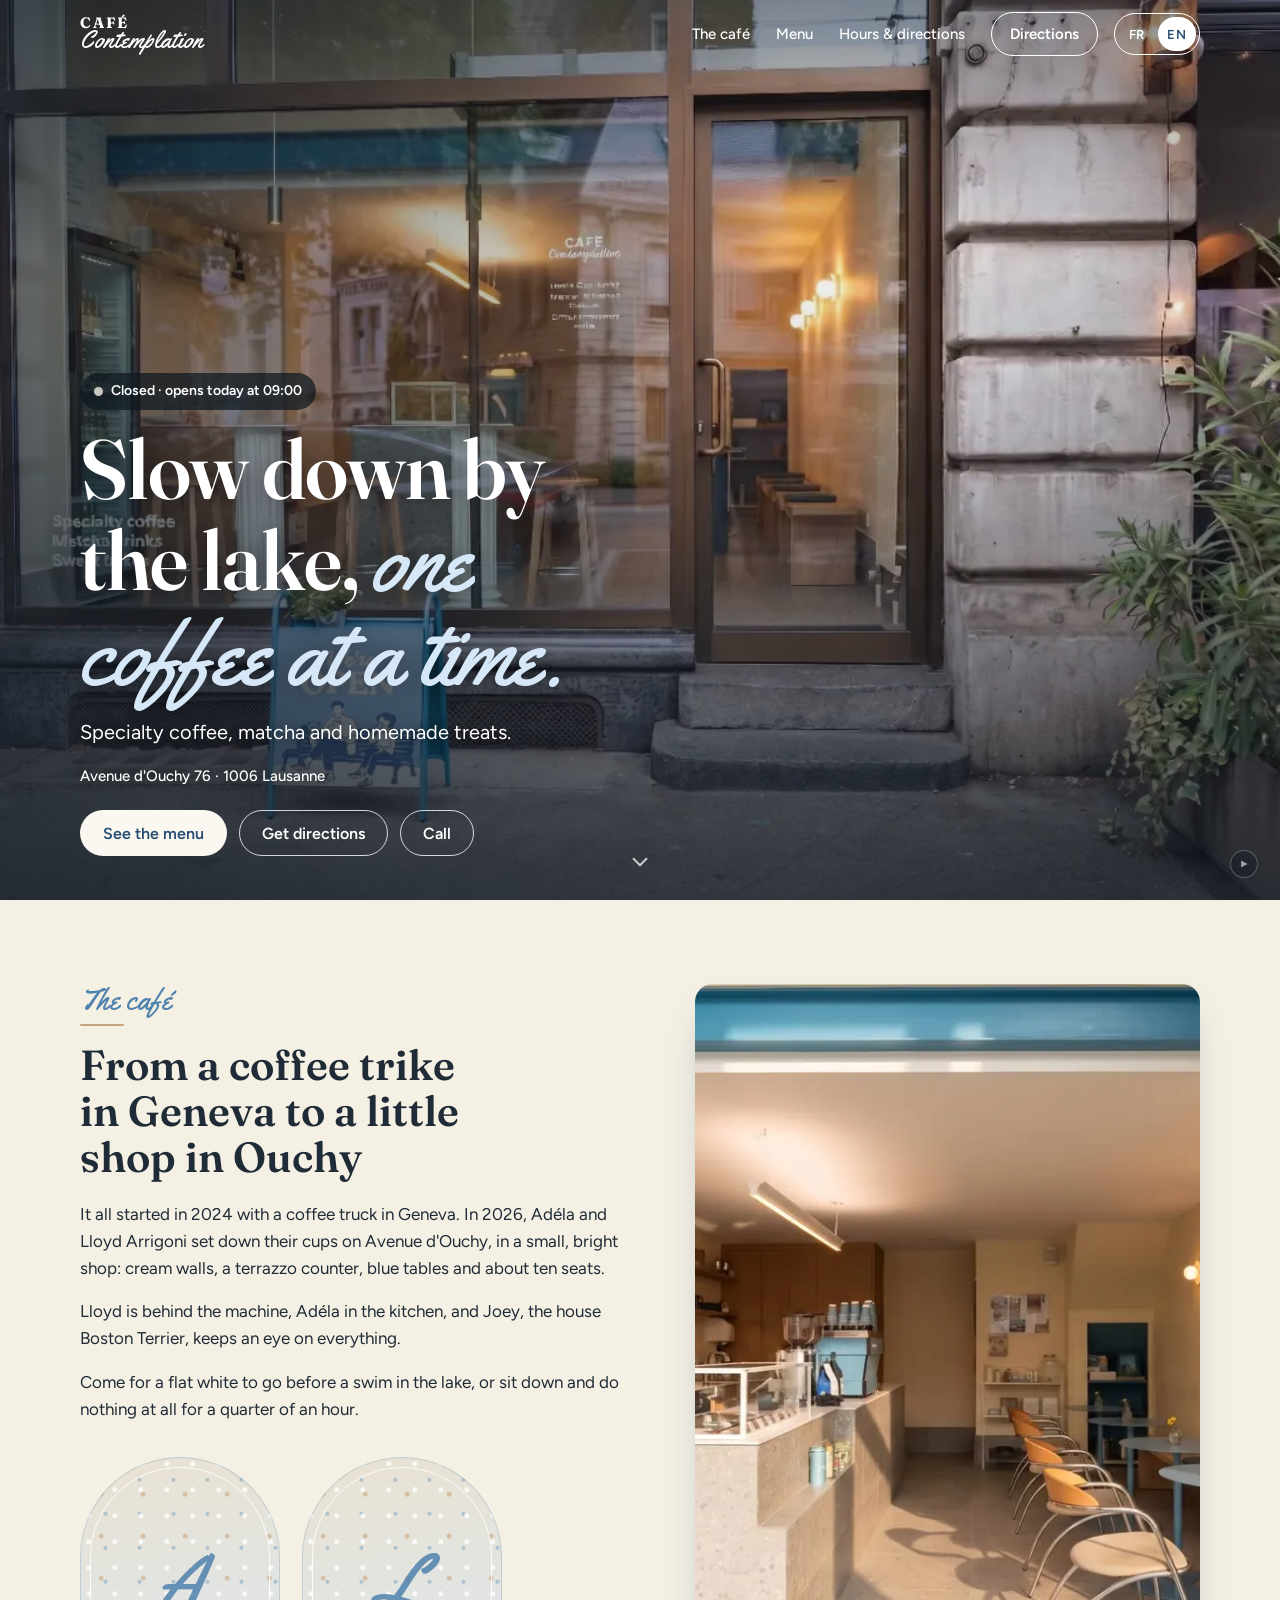
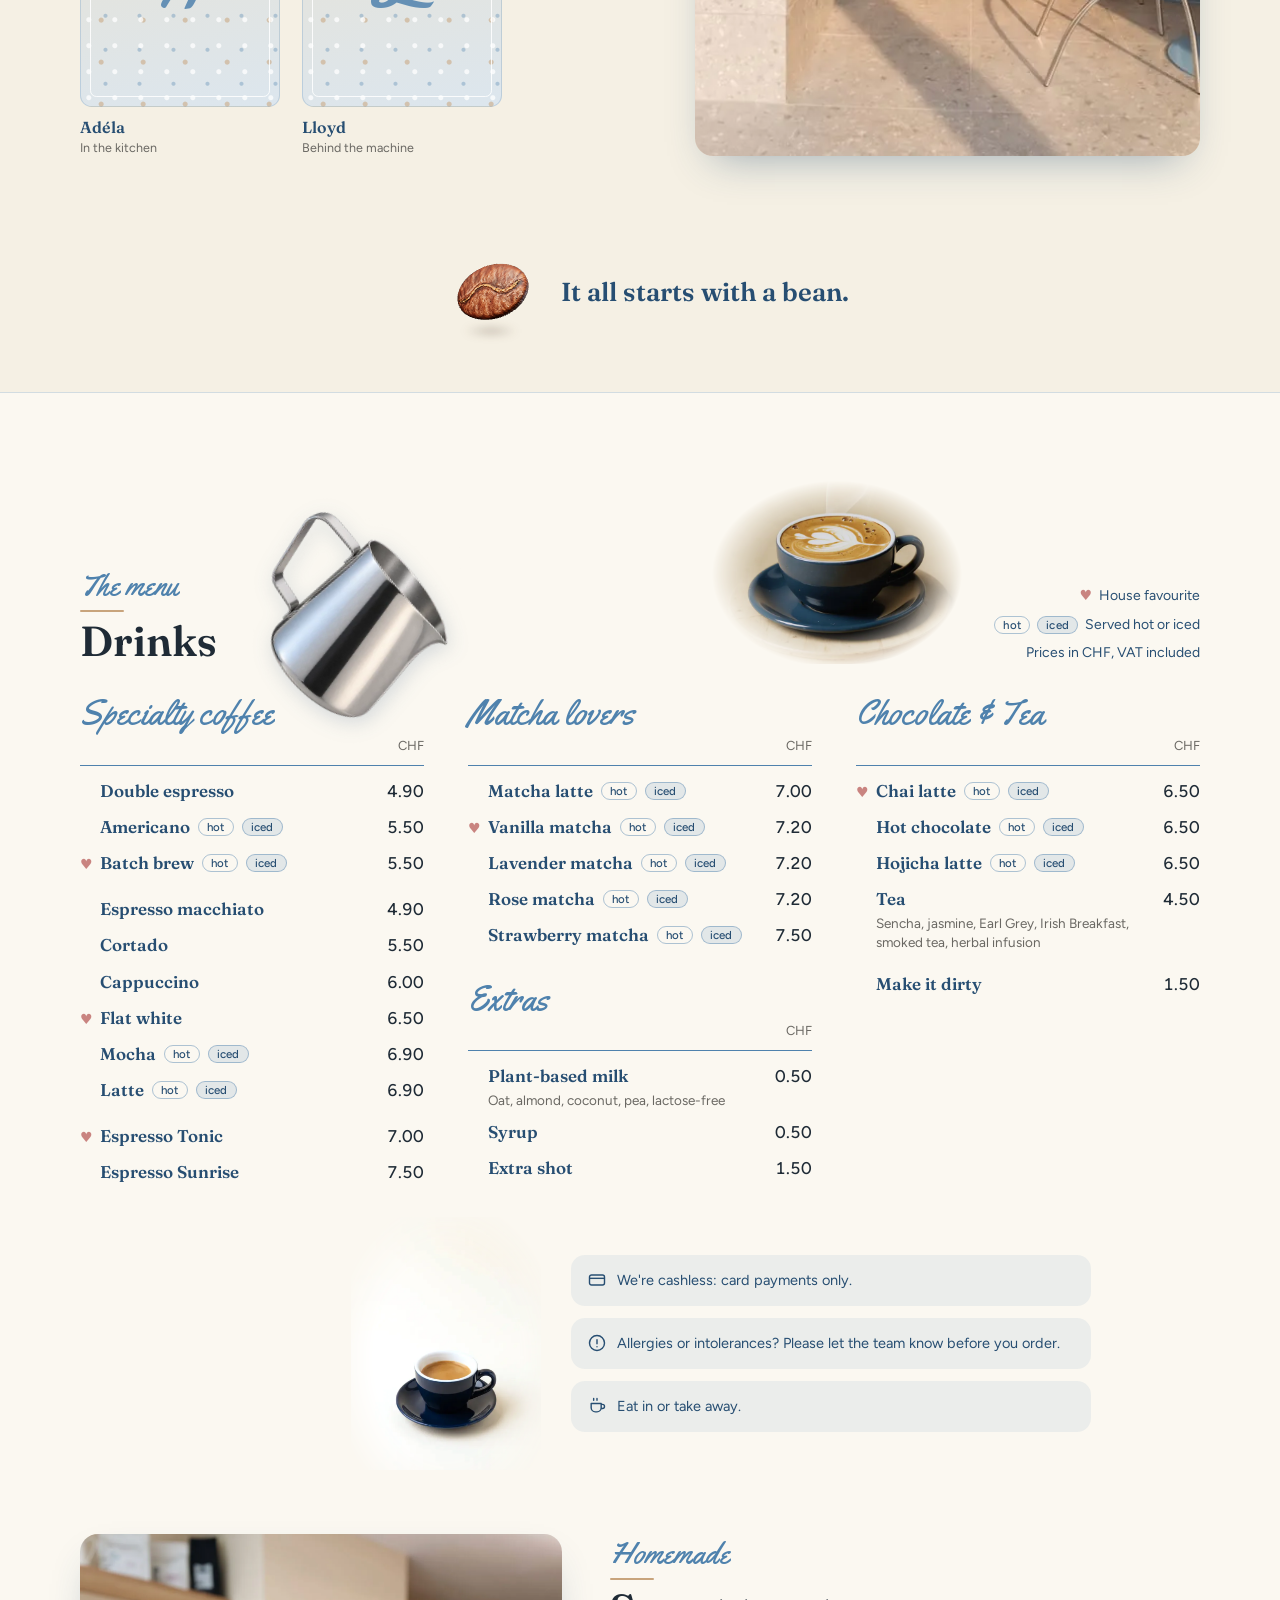
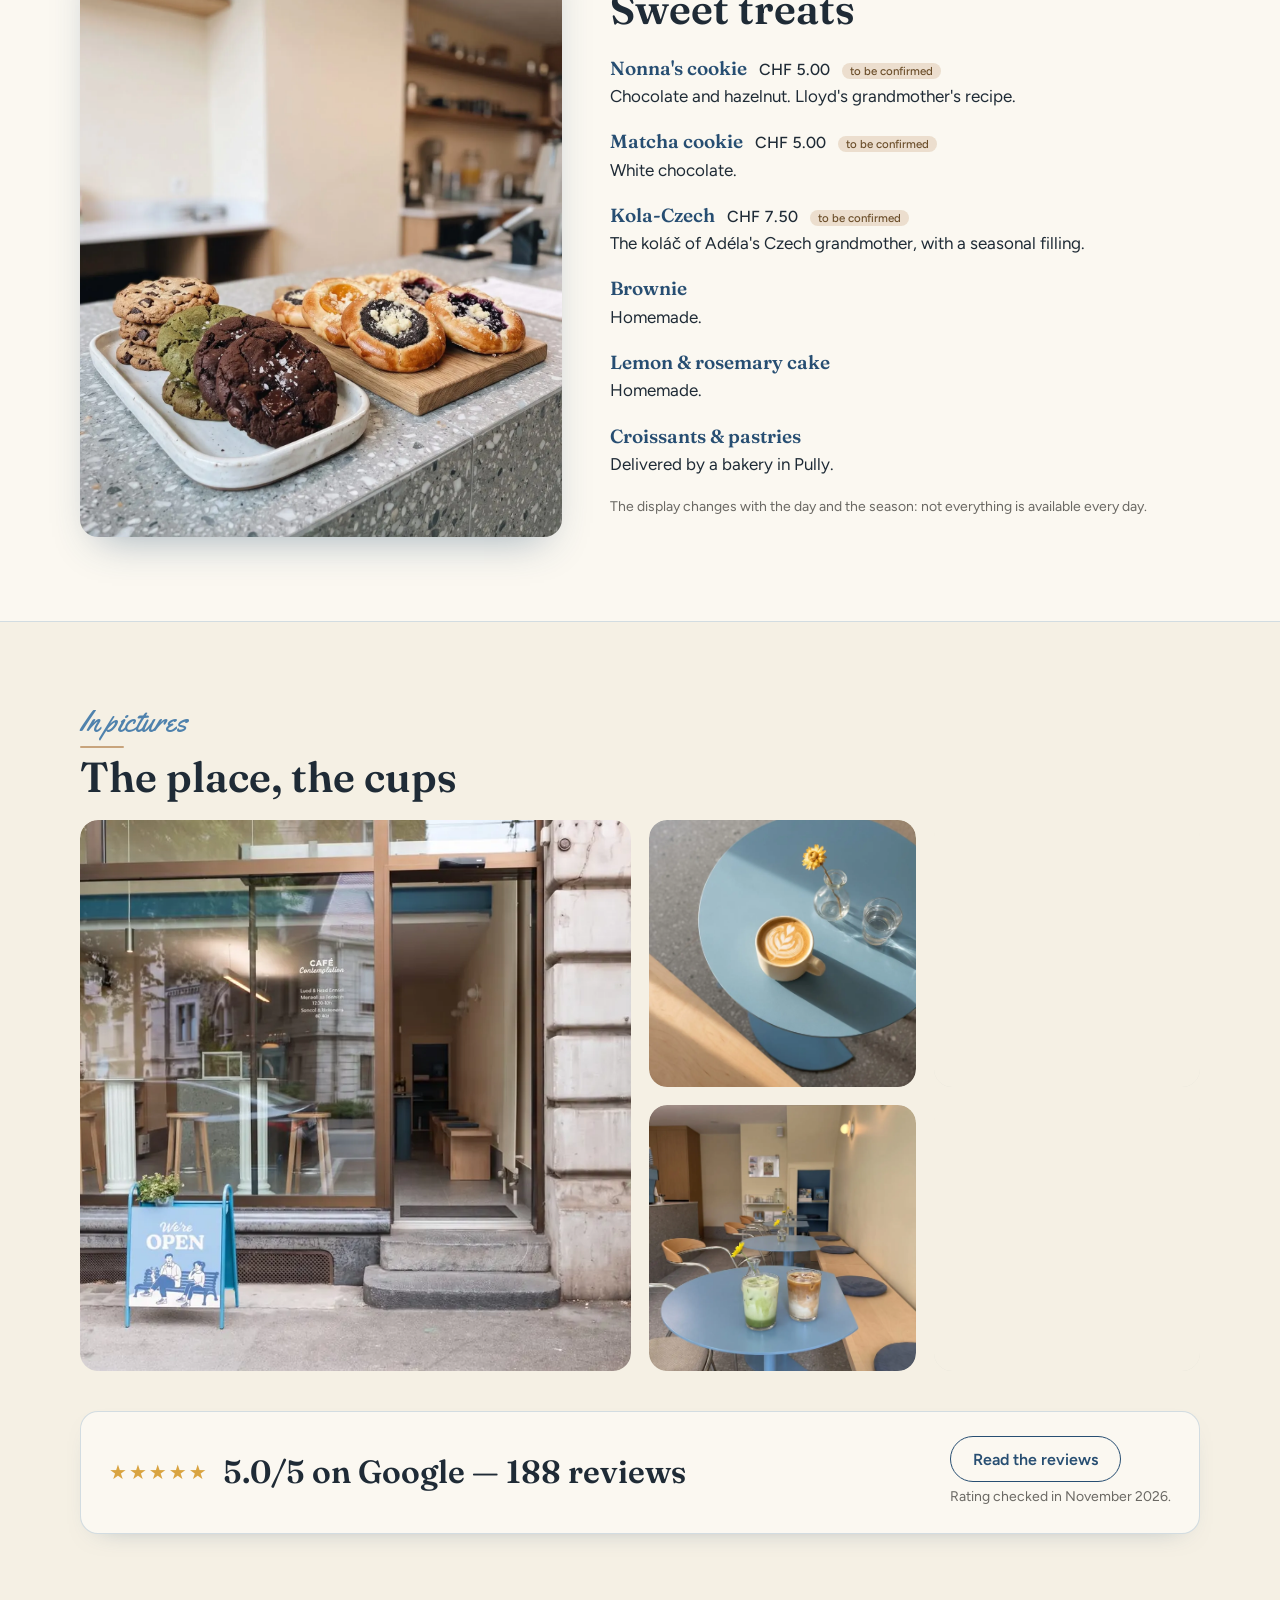
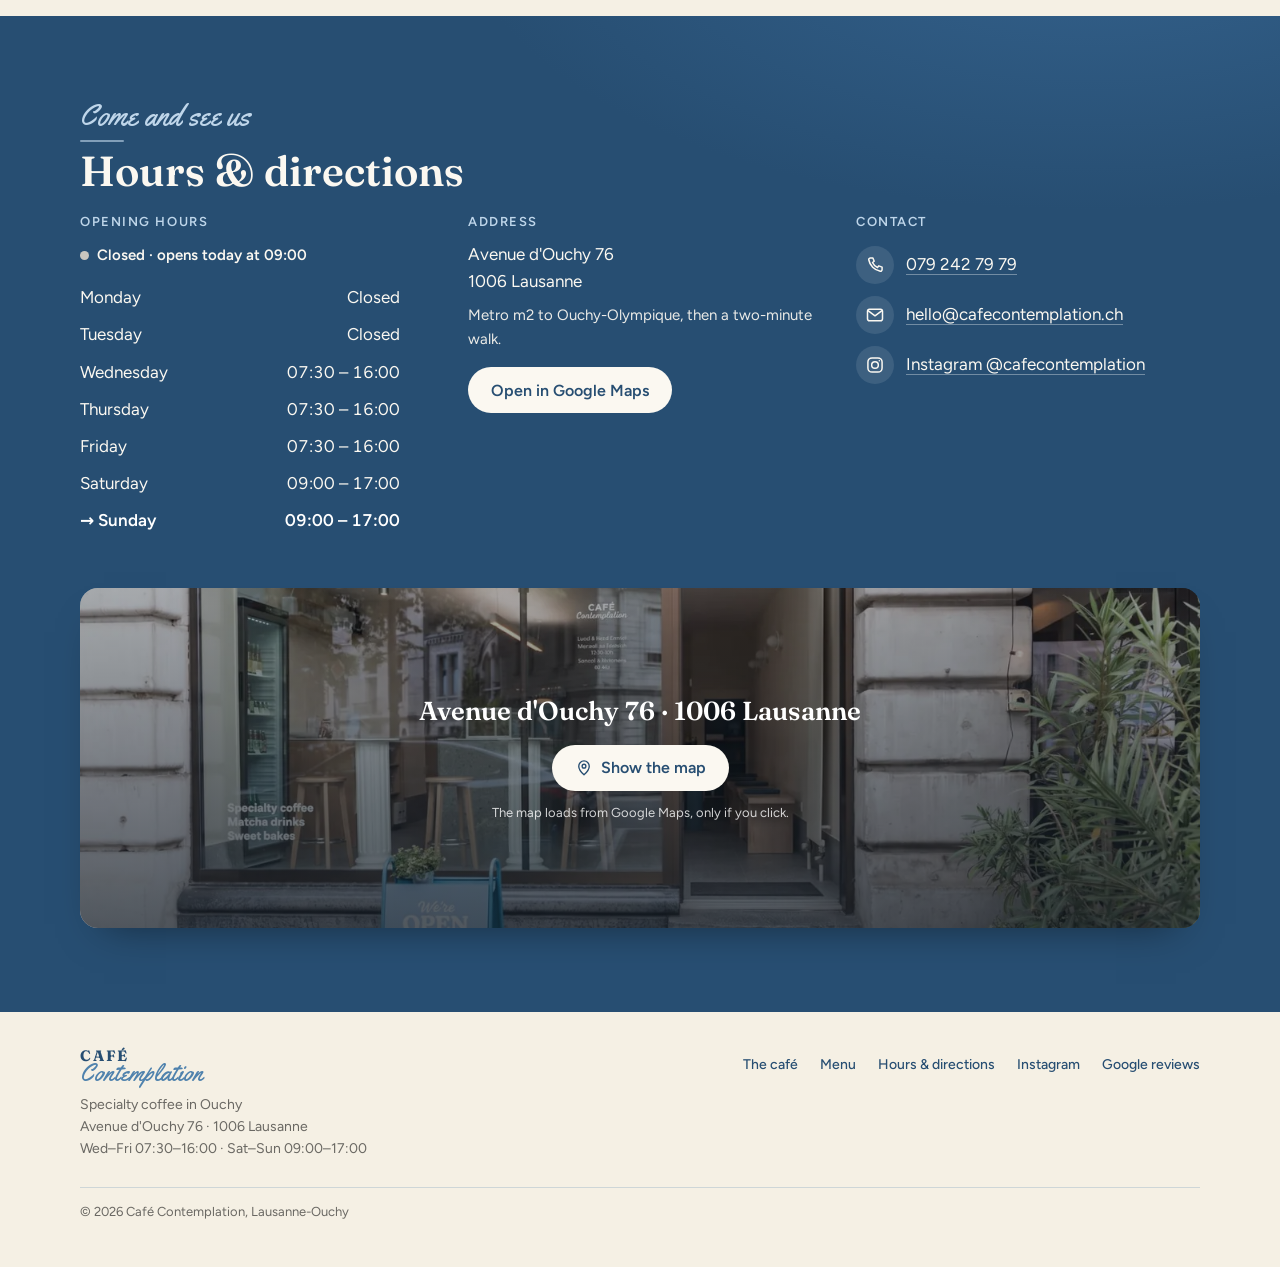
==== index.html @ 6124a5ff "Carte : tasse 3D qui tourne en haut de la carte Vidéo générée avec Artlist (Kling 2.5 Turbo Pro), re" ====
<!DOCTYPE html>
<html lang="fr">
<head>
<meta charset="utf-8">
<meta name="viewport" content="width=device-width, initial-scale=1">
<title>Café Contemplation · Café de spécialité à Ouchy, Lausanne</title>
<meta name="description" content="Café Contemplation : café de spécialité, matcha et douceurs maison à Ouchy, à deux pas du lac Léman. Avenue d'Ouchy 76, 1006 Lausanne. Ouvert du mercredi au dimanche.">
<meta name="theme-color" content="#274E72">
<!-- VERSION DE TEST : demande aux moteurs de recherche de ne pas référencer cette maquette
     (horaires, prix et textes pas encore confirmés). À RETIRER à la mise en ligne définitive. -->
<meta name="robots" content="noindex">
<!-- ADRESSE DU SITE : version de test sur GitHub Pages.
     Au passage sur le domaine définitif (cafecontemplation.ch ?), remplacer
     https://rombmann.github.io/cafe-contemplation/ par la nouvelle adresse dans les 4 lignes ci-dessous. -->
<link rel="canonical" href="https://rombmann.github.io/cafe-contemplation/">
<meta property="og:url" content="https://rombmann.github.io/cafe-contemplation/">
<meta property="og:image" content="https://rombmann.github.io/cafe-contemplation/visuels/partage.jpg">
<meta name="twitter:image" content="https://rombmann.github.io/cafe-contemplation/visuels/partage.jpg">
<meta property="og:image:width" content="1200">
<meta property="og:image:height" content="630">
<meta property="og:image:alt" content="La devanture du Café Contemplation, avenue d'Ouchy 76 à Lausanne">
<meta property="og:type" content="website">
<meta property="og:locale" content="fr_CH">
<meta property="og:site_name" content="Café Contemplation">
<meta property="og:title" content="Café Contemplation · Café de spécialité à Ouchy, Lausanne">
<meta property="og:description" content="Café de spécialité, matcha et douceurs maison à Ouchy, à deux pas du lac Léman.">
<meta name="twitter:card" content="summary_large_image">
<link rel="apple-touch-icon" href="visuels/icone-180.png">
<link rel="manifest" href="site.webmanifest">
<meta name="apple-mobile-web-app-title" content="Contemplation">
<link rel="icon" href="data:image/svg+xml,%3Csvg xmlns='http://www.w3.org/2000/svg' viewBox='0 0 64 64'%3E%3Ccircle cx='32' cy='32' r='32' fill='%234F82AD'/%3E%3Ctext x='32' y='44' font-family='Georgia,serif' font-size='36' font-weight='700' text-anchor='middle' fill='%23FBF8F1'%3EC%3C/text%3E%3C/svg%3E">
<link rel="preload" as="image" href="visuels/poster.webp">
<!-- Polices hébergées sur le site (dossier fonts/, licences jointes) : aucune requête vers Google à l'affichage. -->
<link rel="preload" as="font" type="font/woff2" href="fonts/fraunces-latin.woff2" crossorigin>
<link rel="preload" as="font" type="font/woff2" href="fonts/figtree-latin.woff2" crossorigin>
<style>
/* Fraunces et Figtree : SIL Open Font License 1.1 ; Yellowtail : Apache 2.0 (voir fonts/LICENCE-*.txt) */
@font-face{font-family:"Figtree";font-style:normal;font-weight:400 600;font-display:swap;src:url("fonts/figtree-latin-ext.woff2") format("woff2");unicode-range:U+0100-02BA, U+02BD-02C5, U+02C7-02CC, U+02CE-02D7, U+02DD-02FF, U+0304, U+0308, U+0329, U+1D00-1DBF, U+1E00-1E9F, U+1EF2-1EFF, U+2020, U+20A0-20AB, U+20AD-20C4, U+2113, U+2C60-2C7F, U+A720-A7FF}
@font-face{font-family:"Figtree";font-style:normal;font-weight:400 600;font-display:swap;src:url("fonts/figtree-latin.woff2") format("woff2");unicode-range:U+0000-00FF, U+0131, U+0152-0153, U+02BB-02BC, U+02C6, U+02DA, U+02DC, U+0304, U+0308, U+0329, U+2000-206F, U+20AC, U+2122, U+2191, U+2193, U+2212, U+2215, U+FEFF, U+FFFD}
@font-face{font-family:"Fraunces";font-style:normal;font-weight:400 700;font-display:swap;src:url("fonts/fraunces-latin-ext.woff2") format("woff2");unicode-range:U+0100-02BA, U+02BD-02C5, U+02C7-02CC, U+02CE-02D7, U+02DD-02FF, U+0304, U+0308, U+0329, U+1D00-1DBF, U+1E00-1E9F, U+1EF2-1EFF, U+2020, U+20A0-20AB, U+20AD-20C4, U+2113, U+2C60-2C7F, U+A720-A7FF}
@font-face{font-family:"Fraunces";font-style:normal;font-weight:400 700;font-display:swap;src:url("fonts/fraunces-latin.woff2") format("woff2");unicode-range:U+0000-00FF, U+0131, U+0152-0153, U+02BB-02BC, U+02C6, U+02DA, U+02DC, U+0304, U+0308, U+0329, U+2000-206F, U+20AC, U+2122, U+2191, U+2193, U+2212, U+2215, U+FEFF, U+FFFD}
@font-face{font-family:"Yellowtail";font-style:normal;font-weight:400;font-display:swap;src:url("fonts/yellowtail-latin-ext.woff2") format("woff2");unicode-range:U+0100-02BA, U+02BD-02C5, U+02C7-02CC, U+02CE-02D7, U+02DD-02FF, U+0304, U+0308, U+0329, U+1D00-1DBF, U+1E00-1E9F, U+1EF2-1EFF, U+2020, U+20A0-20AB, U+20AD-20C4, U+2113, U+2C60-2C7F, U+A720-A7FF}
@font-face{font-family:"Yellowtail";font-style:normal;font-weight:400;font-display:swap;src:url("fonts/yellowtail-latin.woff2") format("woff2");unicode-range:U+0000-00FF, U+0131, U+0152-0153, U+02BB-02BC, U+02C6, U+02DA, U+02DC, U+0304, U+0308, U+0329, U+2000-206F, U+20AC, U+2122, U+2191, U+2193, U+2212, U+2215, U+FEFF, U+FFFD}

:root{
  /* Layout: one column that follows the visit — arrive (film), meet the owners, read the card, find the door.
     Single light theme by choice: the page borrows the café's own room. */
  --wall:#F5F0E4;      /* cream walls */
  --paper:#FBF8F1;     /* menu paper */
  --blue:#4F82AD;      /* tables, beam, espresso machine */
  --blue-deep:#274E72; /* aprons, cushions */
  --oak:#C8A47C;       /* bench and cabinetry */
  --stone:#6A6863;     /* terrazzo, used for secondary text */
  --ink:#1F2B36;
  --rose:#C98480;      /* the little hearts on the menu */
  --line:color-mix(in srgb,var(--blue) 24%,transparent);
  --display:"Fraunces", Georgia, "Times New Roman", serif;
  --script:"Yellowtail", "Brush Script MT", cursive;
  --body:"Figtree", system-ui, -apple-system, "Segoe UI", sans-serif;
  --bar-h:0px;
  color-scheme:light;
}
*{box-sizing:border-box}
html{scroll-behavior:smooth;-webkit-text-size-adjust:100%}
body{margin:0;background:var(--wall);color:var(--ink);font-family:var(--body);font-size:17px;line-height:1.6;padding-bottom:var(--bar-h)}
img,video{max-width:100%;display:block}
img{height:auto}
a{color:var(--blue-deep)}
:focus-visible{outline:3px solid #8FC0EA;outline-offset:3px;border-radius:6px}
.wrap{width:min(1120px,100% - 40px);margin-inline:auto}
.sr{position:absolute;width:1px;height:1px;overflow:hidden;clip:rect(0 0 0 0);white-space:nowrap}
.skip{position:absolute;left:12px;top:-60px;z-index:30;background:var(--paper);color:var(--blue-deep);padding:10px 16px;border-radius:999px;font-weight:600}
.skip:focus{top:12px}

/* Buttons */
.btn{display:inline-flex;align-items:center;justify-content:center;gap:8px;min-height:46px;padding:10px 22px;border-radius:999px;font:600 16px var(--body);text-decoration:none;border:1.5px solid transparent;cursor:pointer;background:var(--blue-deep);color:var(--paper)}
.btn:hover{background:#1d3e5c}
.btn.light{background:var(--paper);color:var(--blue-deep)}
.btn.light:hover{background:#fff}
.btn.ghost{background:transparent;color:#fff;border-color:rgba(255,255,255,.8)}
.btn.ghost:hover{background:rgba(255,255,255,.14)}
.btn.line{background:transparent;color:var(--blue-deep);border-color:var(--blue-deep)}
.btn.line:hover{background:color-mix(in srgb,var(--blue) 12%,transparent)}
.btn svg{width:18px;height:18px;flex:none}

/* Header: clear over the film, solid once the page scrolls past it */
header{position:fixed;inset:0 0 auto 0;z-index:20;color:#fff;transition:background .25s,color .25s,border-color .25s;border-bottom:1px solid transparent}
header.solid,header.open{background:var(--wall);color:var(--ink);border-bottom-color:var(--line)}
.bar{display:flex;align-items:center;justify-content:space-between;gap:16px;padding:12px 0}
.brand{display:flex;flex-direction:column;line-height:1;text-decoration:none;color:inherit}
.brand b{font-family:var(--display);font-weight:700;letter-spacing:.14em;font-size:15px}
.brand span{font-family:var(--script);font-size:25px;margin-top:-2px}
header.solid .brand,header.open .brand{color:var(--blue-deep)}
header.solid .brand span,header.open .brand span{color:var(--blue)}
nav ul{display:flex;align-items:center;gap:26px;list-style:none;margin:0;padding:0}
nav a{text-decoration:none;font-weight:500;font-size:15px;color:inherit;display:inline-flex;align-items:center;min-height:44px}
nav a:hover{text-decoration:underline;text-underline-offset:5px}
nav a[aria-current="true"]:not(.nav-cta){text-decoration:underline;text-decoration-thickness:2px;text-underline-offset:6px}
nav a.nav-cta{padding:0 18px;border-radius:999px;border:1.5px solid currentColor;font-weight:600}
nav a.nav-cta:hover{text-decoration:none;background:rgba(127,127,127,.16)}
.burger{display:none;width:46px;height:46px;border:0;background:transparent;color:inherit;cursor:pointer;border-radius:10px;align-items:center;justify-content:center}
.burger svg{width:26px;height:26px}

/* Choix de la langue (FR / EN) */
nav{order:1;margin-left:auto}
.lang{order:2;flex:none;display:flex;align-items:center;gap:2px;padding:3px;border-radius:999px;border:1.5px solid currentColor}
.lang button{min-width:38px;min-height:34px;padding:0 9px;border:0;border-radius:999px;background:transparent;color:inherit;font:600 13px var(--body);letter-spacing:.06em;cursor:pointer;transition:background .2s,color .2s}
.lang button:not([aria-pressed="true"]):hover{background:rgba(127,127,127,.22)}
.lang button[aria-pressed="true"]{background:#fff;color:var(--blue-deep)}
header.solid .lang button[aria-pressed="true"],header.open .lang button[aria-pressed="true"]{background:var(--blue-deep);color:var(--paper)}
.burger{order:3}

/* Hero: the film is the whole first screen, the words sit on it */
.hero{position:relative;min-height:100vh;min-height:100svh;display:flex;align-items:flex-end;background:var(--blue-deep) url("visuels/poster.webp") center/cover no-repeat;color:#fff;overflow:hidden}
.hero video{position:absolute;inset:0;width:100%;height:100%;object-fit:cover}
.hero::after{content:"";position:absolute;inset:0;background:linear-gradient(180deg,rgba(15,24,33,.5) 0%,rgba(15,24,33,.05) 28%,rgba(15,24,33,.12) 45%,rgba(15,24,33,.8) 100%);pointer-events:none}
.hero-text{position:relative;z-index:1;padding:110px 0 44px;display:grid;gap:16px}
.status{display:inline-flex;align-items:center;gap:8px;font-weight:600;font-size:14px;width:fit-content;padding:7px 14px;border-radius:999px;background:rgba(15,24,33,.72)}
.dot{width:9px;height:9px;border-radius:50%;background:#C9C6BF;flex:none}
/* Bandeau de fermeture exceptionnelle (rempli depuis SITE_DATA.fermetures) */
.notice{display:inline-flex;align-items:center;gap:8px;width:fit-content;max-width:100%;margin:0;padding:7px 14px;border-radius:999px;font-weight:600;font-size:14px;line-height:1.35;background:var(--paper);color:var(--blue-deep)}
.notice[hidden]{display:none}
.notice svg{width:17px;height:17px;flex:none}
#infos .notice{background:rgba(255,255,255,.13);color:#fff;border-radius:12px;margin:0 0 12px}
.status[data-state="open"] .dot{background:#6FCB8E}
.status[data-state="soon"] .dot{background:#F0B45A}
.hero h1{font-family:var(--display);font-weight:600;font-size:clamp(38px,7vw,84px);line-height:1.02;margin:0;text-wrap:balance;letter-spacing:-.01em;max-width:14ch;text-shadow:0 2px 24px rgba(0,0,0,.4)}
.hero h1 em{font-family:var(--script);font-style:normal;font-weight:400;color:#D6E8F7;font-size:1.1em}
.hero .lede{margin:0;max-width:46ch;font-size:clamp(17px,2.2vw,20px);text-shadow:0 1px 12px rgba(0,0,0,.55)}
.hero .where{margin:0;font-size:15px;font-weight:500;opacity:.95;text-shadow:0 1px 10px rgba(0,0,0,.55)}
.cta{display:flex;gap:12px;flex-wrap:wrap;align-items:center;margin-top:6px}
/* Contrôle vidéo : petite pastille discrète ; la zone cliquable reste de 44 px */
.film-btn{position:absolute;right:14px;bottom:14px;z-index:2;width:44px;height:44px;padding:0;border:0;background:none;color:#fff;cursor:pointer;display:grid;place-items:center;opacity:.55;transition:opacity .2s}
.film-btn:hover,.film-btn:focus-visible{opacity:1}
.film-btn i{width:28px;height:28px;border-radius:50%;background:rgba(15,24,33,.62);border:1px solid rgba(255,255,255,.45);display:grid;place-items:center}
.film-btn svg{width:10px;height:10px}

/* Sections */
section{padding:84px 0;scroll-margin-top:64px}
.kicker{font-family:var(--script);color:var(--blue);font-size:30px;line-height:1;margin:0 0 6px}
h2{font-family:var(--display);font-weight:600;font-size:clamp(28px,4vw,42px);line-height:1.1;margin:0 0 20px;text-wrap:balance}
.note{font-size:14px;color:var(--stone)}

/* Story */
.story{display:grid;grid-template-columns:1.05fr .95fr;gap:56px;align-items:start}
.story-text p{max-width:58ch;margin:0 0 16px}
.story-img{border-radius:18px;aspect-ratio:4/5;object-fit:cover;width:100%;height:100%}
.portraits{display:grid;grid-template-columns:repeat(2,minmax(0,200px));gap:22px;margin-top:34px}
.portrait{margin:0}
.frame{position:relative;aspect-ratio:4/5;border-radius:120px 120px 14px 14px;overflow:hidden;border:1.5px solid var(--line);
  background:
    radial-gradient(circle at 30% 22%,rgba(255,255,255,.75) 0 2px,transparent 3px) 0 0/26px 26px,
    radial-gradient(circle at 72% 64%,color-mix(in srgb,var(--blue) 35%,transparent) 0 1.5px,transparent 2.5px) 0 0/34px 34px,
    radial-gradient(circle at 48% 86%,color-mix(in srgb,var(--oak) 55%,transparent) 0 2px,transparent 3px) 0 0/42px 42px,
    linear-gradient(170deg,#E9E2D2 0%,#DCE6EE 100%);
  display:flex;align-items:center;justify-content:center}
.frame::before{content:"";position:absolute;inset:9px;border-radius:112px 112px 8px 8px;border:1px solid rgba(255,255,255,.85)}
.frame span{font-family:var(--script);font-size:74px;line-height:1;color:var(--blue);opacity:.85}
.portrait figcaption{margin-top:10px;font-family:var(--display);font-weight:600;color:var(--blue-deep);font-size:16px;line-height:1.3}
.portrait figcaption small{display:block;font-family:var(--body);font-weight:400;font-size:12.5px;color:var(--stone);margin-top:2px}

/* Grain 3D */
/* Petit accent discret entre deux sections : le grain à gauche de la phrase */
.grain{padding:0 0 48px}
.grain-in{display:flex;align-items:center;justify-content:center;gap:10px}
.grain h2{font-size:clamp(20px,2.4vw,26px);font-weight:600;margin:0;color:var(--blue-deep)}
.bean-stage{position:relative;flex:none;width:120px;height:104px;touch-action:pan-y;cursor:grab;user-select:none;-webkit-user-select:none}
.bean-stage:active{cursor:grabbing}
.bean-stage canvas{position:absolute;inset:0;width:100%;height:100%;display:block;opacity:0;transition:opacity 1s ease}
.bean-on .bean-stage canvas{opacity:1}
.bean-shadow{position:absolute;left:50%;bottom:8%;width:46%;height:9%;transform:translateX(-50%);border-radius:50%;background:radial-gradient(closest-side,rgba(60,38,22,.32),rgba(60,38,22,0));filter:blur(4px);opacity:0;transition:opacity 1s ease}
.bean-on .bean-shadow{opacity:1}
.bean-off .bean-stage{display:none}

/* Menu */
#carte{background:var(--paper);border-block:1px solid var(--line)}
.menu-top{display:grid;grid-template-columns:1fr auto auto;align-items:end;gap:16px 32px;margin-bottom:8px}
.tasse3d{width:250px;aspect-ratio:4/3;align-self:center;-webkit-mask-image:radial-gradient(ellipse 50% 50% at 50% 52%,#000 62%,transparent 100%);mask-image:radial-gradient(ellipse 50% 50% at 50% 52%,#000 62%,transparent 100%)}
.tasse3d video{width:100%;height:100%;object-fit:cover;display:block}
.menu-head{position:relative;min-height:96px;display:flex;align-items:flex-end}
.menu-head h2{margin:0}
.pitcher{position:absolute;bottom:-58px;left:230px;width:260px;height:auto;max-width:none;pointer-events:none;display:none;transform-origin:50% 50%;filter:drop-shadow(0 6px 10px rgba(39,78,114,.18))}
.pour-on .pitcher{display:block}
.legend{display:flex;flex-direction:column;align-items:flex-end;gap:6px;font-size:14px;color:var(--blue-deep);margin:0;padding:0;list-style:none}
.legend li{display:inline-flex;align-items:center;gap:7px}
.heart{color:var(--rose);font-size:14px;line-height:1}
.tag{display:inline-block;font:500 11.5px var(--body);letter-spacing:.02em;padding:1px 8px;border-radius:999px;border:1px solid color-mix(in srgb,var(--blue) 45%,transparent);color:var(--blue-deep);white-space:nowrap}
.tag.cold{background:color-mix(in srgb,var(--blue) 14%,transparent)}
.cards{display:grid;grid-template-columns:repeat(3,1fr);gap:28px 44px;margin-top:30px;align-items:start}
.card h3{font-family:var(--script);font-weight:400;color:var(--blue);font-size:34px;margin:0;line-height:1.1}
.card .sub{display:flex;justify-content:space-between;gap:10px;font-size:13px;color:var(--stone);margin:4px 0 12px;border-bottom:1.5px solid var(--blue);padding-bottom:8px}
.card ul{list-style:none;margin:0 0 30px;padding:0;display:grid;gap:9px}
.card li{display:grid;grid-template-columns:14px 1fr auto;column-gap:6px;align-items:baseline}
.card li.gap{margin-top:10px}
.card .name{font-family:var(--display);font-weight:600;color:var(--blue-deep);font-size:17px;line-height:1.3;display:flex;flex-wrap:wrap;align-items:center;gap:4px 8px}
.card .price{font-variant-numeric:tabular-nums;font-weight:500;color:var(--ink);min-width:3.2em;text-align:right}
.card .desc{grid-column:2/3;font-size:13.5px;color:var(--stone);line-height:1.4;margin-top:1px}
.pour-zone{position:relative}
.stream{position:absolute;left:0;top:0;width:100%;height:100%;pointer-events:none;overflow:visible;display:none}
.pour-on .stream{display:block}
.s-milk{fill:none;stroke:#fff;stroke-width:5;stroke-linecap:round}
.s-shadow{fill:none;stroke:rgba(39,78,114,.2);stroke-width:8.5;stroke-linecap:round}
.pitcher{will-change:transform}
.pour-end{display:grid;grid-template-columns:190px 1fr;gap:30px;align-items:center;padding-left:calc((100% - 88px)/3 + 22px - 95px)}
.cup{width:190px;aspect-ratio:3/4;-webkit-mask-image:radial-gradient(ellipse 62% 64% at 50% 56%,#000 60%,transparent 100%);mask-image:radial-gradient(ellipse 62% 64% at 50% 56%,#000 60%,transparent 100%)}
.cup video{width:100%;height:100%;object-fit:cover}
.menu-notes{display:grid;grid-template-columns:1fr;gap:12px;max-width:520px}
.menu-notes p{margin:0;padding:14px 16px;border-radius:14px;background:color-mix(in srgb,var(--blue) 9%,transparent);font-size:14.5px;color:var(--blue-deep);display:flex;gap:10px;align-items:flex-start}
.menu-notes svg{width:20px;height:20px;flex:none;margin-top:1px}

/* Sweets */
.sweets{margin-top:64px;display:grid;grid-template-columns:.9fr 1.1fr;gap:48px;align-items:center}
.sweets img{border-radius:18px;aspect-ratio:4/5;object-fit:cover;width:100%}
.sweets dl{margin:0 0 18px;display:grid;gap:16px}
.sweets dt{font-family:var(--display);font-weight:600;color:var(--blue-deep);font-size:19px;display:flex;flex-wrap:wrap;align-items:baseline;gap:4px 12px}
.sweets dt .price{font-family:var(--body);font-weight:500;font-size:16px;color:var(--ink);font-variant-numeric:tabular-nums}
.tbc{font:500 11.5px var(--body);padding:1px 8px;border-radius:999px;background:color-mix(in srgb,var(--oak) 30%,transparent);color:#6B4E2A}
.sweets dd{margin:0;max-width:50ch}

/* Gallery */
#galerie{padding-bottom:64px}
/* Mosaïque : la façade en grand à gauche, quatre boissons en carré à droite */
.shots{display:grid;grid-template-columns:repeat(4,1fr);gap:18px;margin:0;padding:0;list-style:none}
.shots img{border-radius:18px;width:100%;aspect-ratio:1/1;object-fit:cover}
.shots li.big{grid-column:span 2;grid-row:span 2}
.shots li.big img{aspect-ratio:auto;height:100%}
.shots .shot{display:block;height:100%;border-radius:18px;cursor:zoom-in}
.shots .shot:focus-visible{outline-offset:-4px}

/* Visionneuse de la galerie */
.lightbox{padding:0;border:0;margin:0;width:100%;height:100%;max-width:none;max-height:none;background:rgba(12,18,24,.96);color:#fff;overflow:hidden}
.lightbox[open]{display:grid;place-items:center}
.lightbox::backdrop{background:transparent}
html:has(.lightbox[open]){overflow:hidden}
.lightbox figure{margin:0;display:grid;justify-items:center;gap:14px;padding:64px 16px 40px}
.lightbox img{max-width:min(92vw,1400px);max-height:76vh;width:auto;height:auto;border-radius:12px;box-shadow:0 30px 60px -20px rgba(0,0,0,.6);animation:lbIn .3s ease both;user-select:none;-webkit-user-drag:none}
.lightbox figcaption{max-width:60ch;text-align:center;font-size:14.5px;color:rgba(255,255,255,.85)}
@keyframes lbIn{from{opacity:0;transform:scale(.97)}to{opacity:1;transform:none}}
.lb-btn{position:absolute;width:48px;height:48px;display:grid;place-items:center;border:0;border-radius:50%;background:rgba(255,255,255,.12);color:#fff;cursor:pointer;transition:background .2s}
.lb-btn:hover{background:rgba(255,255,255,.24)}
.lb-btn svg{width:22px;height:22px}
.lb-close{top:14px;right:14px}
.lb-prev{left:14px;top:50%;margin-top:-24px}
.lb-next{right:14px;top:50%;margin-top:-24px}
.lb-count{position:absolute;top:26px;left:22px;margin:0;font-size:14px;color:rgba(255,255,255,.8);font-variant-numeric:tabular-nums}

/* Social proof */
.proof{margin-top:40px;display:flex;align-items:center;justify-content:space-between;gap:16px 28px;flex-wrap:wrap;padding:24px 28px;border-radius:18px;background:var(--paper);border:1px solid var(--line)}
.proof a.score{text-decoration:none;color:var(--ink);display:flex;align-items:center;gap:14px;flex-wrap:wrap}
.proof .num{font-family:var(--display);font-weight:600;font-size:clamp(24px,3.4vw,32px);line-height:1.15}
.stars{color:#D9A441;letter-spacing:2px;font-size:20px}
.proof .note{margin:4px 0 0}
.quotes{display:grid;grid-template-columns:repeat(3,1fr);gap:18px;margin-top:18px}
.quotes blockquote{margin:0;padding:20px;border-radius:16px;background:var(--paper);border:1px solid var(--line);font-family:var(--display);font-size:17px}
.quotes cite{display:block;margin-top:10px;font:500 13px var(--body);color:var(--stone);font-style:normal}

/* Infos */
#infos{background:var(--blue-deep);color:var(--paper)}
#infos h2{color:var(--paper)}
#infos .kicker{color:#BFD6EA}
#infos a:not(.btn){color:var(--paper)}
.info{display:grid;grid-template-columns:1fr 1fr 1fr;gap:44px}
.info h3{font:600 13px var(--body);letter-spacing:.12em;text-transform:uppercase;color:#BFD6EA;margin:0 0 12px}
.info p{margin:0 0 8px}
.info .now{display:inline-flex;align-items:center;gap:8px;font-weight:600;font-size:15px;margin-bottom:12px}
table{border-collapse:collapse;width:100%;max-width:320px}
th,td{padding:5px 0;font-variant-numeric:tabular-nums;font-weight:400;text-align:left}
td{text-align:right}
tr.today th,tr.today td{font-weight:600;color:#fff}
tr.today th::before{content:"→ ";}
.stack{display:grid;gap:10px;margin-top:16px;justify-items:start}
.info .btn.line{color:var(--paper);border-color:rgba(255,255,255,.7)}
.info .btn.line:hover{background:rgba(255,255,255,.12)}
.info .plain{font-size:15px;opacity:.92}
.contact{list-style:none;margin:0;padding:0;display:grid;gap:2px}
.contact a{display:flex;align-items:center;gap:12px;min-height:48px;margin-left:-6px;padding:4px 14px 4px 6px;border-radius:14px;text-decoration:none;width:fit-content;transition:background .2s}
.contact a:hover{background:rgba(255,255,255,.09)}
.contact a span{text-decoration:underline;text-underline-offset:4px;text-decoration-color:rgba(255,255,255,.35)}
.contact svg{width:38px;height:38px;padding:9px;border-radius:50%;background:rgba(255,255,255,.1);flex:none}

/* Carte (chargée au clic) */
.map{position:relative;margin-top:48px;height:340px;border-radius:18px;overflow:hidden;background:#1d3e5c;box-shadow:0 20px 40px -24px rgba(0,0,0,.5)}
.map-bg{position:absolute;inset:0;width:100%;height:100%;object-fit:cover;filter:saturate(.8)}
.map::after{content:"";position:absolute;inset:0;background:linear-gradient(180deg,rgba(15,24,33,.35),rgba(15,24,33,.72));pointer-events:none}
.map-cover{position:relative;z-index:1;height:100%;display:grid;place-content:center;justify-items:center;gap:12px;padding:20px;text-align:center}
.map-addr{margin:0;font-family:var(--display);font-size:clamp(20px,2.4vw,26px);font-weight:600;color:#fff}
.map-note{margin:0;font-size:13px;color:rgba(255,255,255,.8)}
.map iframe{position:absolute;inset:0;z-index:2;width:100%;height:100%;border:0;background:#e9e5dc}
.map.on::after,.map.on .map-cover{display:none}

/* Invitation à défiler (grand écran) */
.scroll-cue{position:absolute;left:50%;bottom:16px;z-index:2;width:44px;height:44px;margin-left:-22px;display:grid;place-items:center;color:#fff;opacity:.75;border-radius:50%;animation:cue 2.4s ease-in-out infinite}
.scroll-cue:hover{opacity:1}
.scroll-cue svg{width:26px;height:26px}
@keyframes cue{0%,100%{transform:translateY(0)}50%{transform:translateY(7px)}}

/* Footer */
footer{padding:36px 0 44px;font-size:14px;color:var(--stone)}
footer .wrap{display:grid;grid-template-columns:1fr auto;gap:18px 40px;align-items:start}
footer .brand{color:var(--blue-deep)}
footer .brand span{color:var(--blue)}
footer p{margin:8px 0 0}
footer ul{list-style:none;margin:0;padding:0;display:flex;gap:6px 22px;flex-wrap:wrap}
footer a{color:var(--blue-deep);text-decoration:none;font-weight:500;display:inline-flex;min-height:36px;align-items:center}
footer a:hover{text-decoration:underline;text-underline-offset:4px}
footer .legal{grid-column:1/-1;border-top:1px solid var(--line);padding-top:14px;font-size:13px}

/* ---- Finitions visuelles ---- */
.btn{transition:background .2s,transform .2s,box-shadow .2s}
.btn:hover{transform:translateY(-1px);box-shadow:0 6px 16px rgba(15,24,33,.18)}
.btn:active{transform:none;box-shadow:none}
.hero::after{background:linear-gradient(90deg,rgba(15,24,33,.55) 0%,rgba(15,24,33,0) 62%),linear-gradient(180deg,rgba(15,24,33,.5) 0%,rgba(15,24,33,.05) 28%,rgba(15,24,33,.12) 45%,rgba(15,24,33,.8) 100%)}
.hero-text > *{animation:rise .9s cubic-bezier(.2,.7,.2,1) both}
.hero-text > :nth-child(2){animation-delay:.08s}
.hero-text > :nth-child(3){animation-delay:.16s}
.hero-text > :nth-child(4){animation-delay:.22s}
.hero-text > :nth-child(5){animation-delay:.3s}
@keyframes rise{from{opacity:0;transform:translateY(18px)}to{opacity:1;transform:none}}
.story-img,.sweets img,.shots img{box-shadow:0 18px 40px -18px rgba(39,78,114,.45)}
.shots li{overflow:hidden;border-radius:18px}
.shots img{transition:transform .6s cubic-bezier(.2,.7,.2,1)}
.shots li:hover img{transform:scale(1.04)}
.kicker::after{content:"";display:block;width:44px;height:2px;margin-top:10px;border-radius:2px;background:var(--oak)}
#infos .kicker::after{background:#BFD6EA;opacity:.6}
#infos{background:radial-gradient(900px 420px at 85% -10%,#34628d 0%,transparent 70%),var(--blue-deep)}
.proof{box-shadow:0 10px 28px -20px rgba(39,78,114,.5)}
.quotes blockquote{box-shadow:0 10px 28px -22px rgba(39,78,114,.5)}
footer .brand{align-items:flex-start}
.rv{opacity:0;transform:translateY(22px);transition:opacity .8s ease,transform .8s cubic-bezier(.2,.7,.2,1)}
.rv.in{opacity:1;transform:none}

/* Mobile action bar */
.dock{display:none}

@media (max-width:860px){
  :root{--bar-h:64px}
  body{font-size:16.5px}
  section{padding:56px 0}
  .burger{display:inline-flex}
  .lang{margin-left:auto}
  nav{position:absolute;left:0;right:0;top:100%;background:var(--wall);border-bottom:1px solid var(--line);display:none;box-shadow:0 18px 30px rgba(15,24,33,.14)}
  header.open nav{display:block}
  nav ul{flex-direction:column;align-items:stretch;gap:0;padding:8px 20px 18px}
  nav a{min-height:52px;font-size:18px;color:var(--ink);border-bottom:1px solid var(--line)}
  nav a.nav-cta{margin-top:14px;justify-content:center;border:0;background:var(--blue-deep);color:var(--paper)}
  .hero{min-height:calc(100vh - var(--bar-h));min-height:calc(100svh - var(--bar-h))}
  .hero-text{padding:96px 0 28px;gap:13px}
  .cta .btn{flex:1 1 auto}
  .film-btn{top:70px;bottom:auto;right:8px}
  .story,.sweets{grid-template-columns:1fr;gap:32px}
  .story-img{aspect-ratio:4/3;order:-1}
  .grain{padding:0 0 32px}
  .grain-in{gap:4px}
  .bean-stage{width:96px;height:84px}
  .portraits{grid-template-columns:repeat(2,minmax(0,1fr));gap:16px;max-width:420px}
  .frame span{font-size:60px}
  .cards{grid-template-columns:1fr;gap:6px}
  #carte > .wrap{display:flex;flex-direction:column}
  .menu-top{display:contents}
  .menu-head{order:1;min-height:84px}
  .tasse3d{order:0;width:min(260px,70vw);margin:0 auto -6px}
  .pour-zone{order:2}
  .legend{order:3;align-items:flex-start;margin:22px 0 0}
  .sweets{order:4}
  .pitcher{width:170px;left:150px;bottom:-48px}
  .pour-on .cards{padding-left:24px;margin-top:74px}
  .pour-end{grid-template-columns:1fr;gap:10px;padding-left:0}
  .cup{width:150px}
  .info,.quotes{grid-template-columns:1fr}
  .map{height:260px;margin-top:36px}
  .scroll-cue{display:none}
  .info{gap:34px}
  .sweets{margin-top:36px}
  .sweets img{aspect-ratio:4/3}
  .shots{grid-template-columns:1fr 1fr;gap:12px}
  .shots li.big{grid-column:1/-1;grid-row:auto}
  .shots li.big img{aspect-ratio:4/3;height:auto}
  .cta a[data-href="tel"]{display:none}   /* « Appeler » est déjà dans la barre du bas */
  .proof{padding:20px}
  .stack{justify-items:stretch}
  footer .wrap{grid-template-columns:1fr}
  .dock{position:fixed;left:0;right:0;bottom:0;z-index:25;height:var(--bar-h);display:grid;grid-template-columns:repeat(3,1fr);background:var(--paper);border-top:1px solid var(--line);padding-bottom:env(safe-area-inset-bottom)}
  .dock a{display:flex;flex-direction:column;align-items:center;justify-content:center;gap:2px;text-decoration:none;color:var(--blue-deep);font:600 12.5px var(--body)}
  .dock a+a{border-left:1px solid var(--line)}
  .dock svg{width:21px;height:21px}
}
@media (prefers-reduced-motion:reduce){
  html{scroll-behavior:auto}
  *,*::before,*::after{transition:none!important;animation:none!important}
}
</style>
</head>
<body>
<a class="skip" href="#contenu" data-i18n="skip">Aller au contenu</a>

<header id="header">
  <div class="wrap bar">
    <a class="brand" href="#top" aria-label="Café Contemplation, retour en haut de page" data-i18n-attr="aria-label:brandHome"><b>CAFÉ</b><span>Contemplation</span></a>
    <button class="burger" id="burger" type="button" aria-expanded="false" aria-controls="nav" aria-label="Ouvrir le menu de navigation">
      <svg viewBox="0 0 24 24" fill="none" stroke="currentColor" stroke-width="2" stroke-linecap="round" aria-hidden="true"><path id="burger-path" d="M4 7h16M4 12h16M4 17h16"/></svg>
    </button>
    <nav id="nav" aria-label="Navigation principale" data-i18n-attr="aria-label:navMain">
      <ul>
        <li><a href="#histoire" data-i18n="navCafe">Le café</a></li>
        <li><a href="#carte" data-i18n="navMenu">La carte</a></li>
        <li><a href="#infos" data-i18n="navInfos">Horaires &amp; accès</a></li>
        <li><a class="nav-cta" data-href="directions" target="_blank" rel="noopener" data-i18n="navDirections">Itinéraire</a></li>
      </ul>
    </nav>
    <!-- Langue : français / anglais (textes anglais dans le bloc « TEXTES EN ANGLAIS » du script) -->
    <div class="lang" role="group" aria-label="Langue · Language">
      <button type="button" data-lang="fr" lang="fr" aria-pressed="true" aria-label="Français">FR</button>
      <button type="button" data-lang="en" lang="en" aria-pressed="false" aria-label="English">EN</button>
    </div>
  </div>
</header>

<main id="contenu">
  <!-- ============ HERO ============ -->
  <div class="hero" id="top">
    <video id="film" muted loop playsinline preload="none" poster="visuels/poster.webp" aria-hidden="true" tabindex="-1"></video>
    <div class="wrap hero-text">
      <p class="status" id="status" role="status" aria-live="polite" data-state="closed" style="margin:0"><span class="dot" aria-hidden="true"></span><span data-status-text>Horaires ci-dessous</span></p>
      <p class="notice" data-notice hidden><svg viewBox="0 0 24 24" fill="none" stroke="currentColor" stroke-width="1.8" stroke-linecap="round" stroke-linejoin="round" aria-hidden="true"><rect x="3.5" y="5" width="17" height="15" rx="2.5"/><path d="M3.5 10h17M8 3v4M16 3v4"/></svg><span></span></p>
      <!-- TEXTE : titre et sous-titre de l'accueil -->
      <h1 data-i18n="heroTitle">Une pause au bord du lac, <em>le temps d'un café.</em></h1>
      <p class="lede" data-i18n="heroLede">Café de spécialité, matcha et douceurs maison.</p>
      <p class="where"><span data-text="addressLine"></span></p>
      <div class="cta">
        <a class="btn light" href="#carte" data-i18n="ctaMenu">Voir la carte</a>
        <a class="btn ghost" data-href="directions" target="_blank" rel="noopener" data-i18n="ctaDirections">Ouvrir l'itinéraire</a>
        <a class="btn ghost" data-href="tel" data-i18n="ctaCall">Appeler</a>
      </div>
    </div>
    <a class="scroll-cue" href="#histoire" aria-label="Défiler vers la suite" data-i18n-attr="aria-label:scrollCue"><svg viewBox="0 0 24 24" fill="none" stroke="currentColor" stroke-width="1.8" stroke-linecap="round" stroke-linejoin="round" aria-hidden="true"><path d="M6 9l6 6 6-6"/></svg></a>
    <button class="film-btn" id="film-btn" type="button" aria-pressed="false" title="Lire la vidéo">
      <i aria-hidden="true"><svg viewBox="0 0 14 14" fill="currentColor"><path id="film-icon" d="M3 2l9 5-9 5z"/></svg></i>
      <span class="sr" id="film-label">Lire la vidéo</span>
    </button>
  </div>

  <!-- ============ LE CAFÉ ============ -->
  <section id="histoire" aria-labelledby="h-histoire">
    <div class="wrap story">
      <div class="story-text">
        <p class="kicker" data-i18n="storyKicker">Le café</p>
        <h2 id="h-histoire" data-i18n="storyTitle">D'un triporteur à Genève à une arcade à Ouchy</h2>
        <!-- TEXTE : histoire du café (version anglaise : clés storyP1 à storyP3 dans « TEXTES EN ANGLAIS ») -->
        <p data-i18n="storyP1">Tout a commencé en 2024 avec un coffee truck à Genève. En 2026, Adéla et Lloyd Arrigoni ont posé leurs tasses avenue d'Ouchy, dans une petite arcade claire : murs crème, comptoir en terrazzo, tables bleues et une dizaine de places.</p>
        <p data-i18n="storyP2">Lloyd est derrière la machine, Adéla aux fourneaux, et Joey, le Boston Terrier de la maison, supervise l'ensemble.</p>
        <p data-i18n="storyP3">On vient pour un flat white à emporter avant la baignade, ou pour s'asseoir et ne rien faire pendant un quart d'heure.</p>

        <!-- PORTRAITS : les monogrammes A et L tiennent la place des photos.
             Une fois les photos validées, remplacer chaque <div class="frame">…</div> par
             <img class="frame" src="visuels/adela.webp" alt="Adéla Arrigoni">. -->
        <div class="portraits">
          <figure class="portrait">
            <div class="frame" aria-hidden="true"><span>A</span></div>
            <figcaption>Adéla<small data-i18n="portraitAdela">Aux fourneaux</small></figcaption>
          </figure>
          <figure class="portrait">
            <div class="frame" aria-hidden="true"><span>L</span></div>
            <figcaption>Lloyd<small data-i18n="portraitLloyd">Derrière la machine</small></figcaption>
          </figure>
        </div>
      </div>
      <img class="story-img" src="visuels/interieur.webp" width="1400" height="782" loading="lazy" decoding="async" alt="La salle du Café Contemplation : comptoir en terrazzo, tables bleues et banquette en chêne" data-i18n-attr="alt:altInterior">
    </div>
  </section>

  <!-- ============ GRAIN 3D (dessiné en direct avec Three.js, voir le script « Grain de café 3D ») ============ -->
  <section class="grain" id="grain" aria-labelledby="h-grain">
    <div class="wrap grain-in">
      <div class="bean-stage" id="bean-stage" aria-hidden="true" title="Faites-le tourner" data-i18n-attr="title:beanTitle">
        <span class="bean-shadow"></span>
        <canvas id="bean"></canvas>
      </div>
      <h2 id="h-grain" data-i18n="grainTitle">Tout commence par un grain.</h2>
    </div>
  </section>

  <!-- ============ LA CARTE (générée depuis SITE_DATA.menu) ============ -->
  <section id="carte" aria-labelledby="h-carte">
    <div class="wrap">
      <div class="menu-top">
      <div class="menu-head" id="menu-head">
        <div id="menu-title">
          <p class="kicker" data-i18n="menuKicker">La carte</p>
          <h2 id="h-carte" data-i18n="menuTitle">Boissons</h2>
        </div>
        <!-- Pot à lait : le filet de lait en part. Purement décoratif. -->
        <img class="pitcher" id="pitcher" src="visuels/pot-a-lait.webp" width="480" height="480" alt="" aria-hidden="true" decoding="async">
      </div>
        <!-- Tasse 3D (vidéo générée) : fait un demi-tour quand la carte arrive à l'écran. Purement décorative. -->
        <div class="tasse3d" aria-hidden="true"><video id="tasse3d" muted playsinline preload="none" poster="visuels/tasse-3d.webp" tabindex="-1" disablepictureinpicture></video></div>
        <ul class="legend" aria-label="Légende de la carte" data-i18n-attr="aria-label:legendLabel">
          <li><span class="heart" aria-hidden="true">♥</span> <span data-i18n="legendFav">Coup de cœur de la maison</span></li>
          <li><span class="tag" data-i18n="tagHot">chaud</span><span class="tag cold" data-i18n="tagIced">glacé</span> <span data-i18n="legendTemp">Servi chaud ou glacé</span></li>
          <li data-i18n="legendPrices">Prix en CHF, TVA incluse</li>
        </ul>
      </div>
      <div class="pour-zone" id="pour-zone">
      <!-- Filet de lait : descend avec le défilement, révèle les lignes de la carte, finit dans la tasse. -->
      <svg class="stream" id="stream" aria-hidden="true" focusable="false"><path class="s-shadow"/><path class="s-milk"/></svg>
      <div class="cards" id="menu"></div>
      <div class="pour-end">
      <div class="cup" id="cup-box"><video id="cup" muted playsinline preload="none" poster="visuels/latte-fin.webp" aria-hidden="true" tabindex="-1" disablepictureinpicture></video></div>
      <div class="menu-notes">
        <p><svg viewBox="0 0 24 24" fill="none" stroke="currentColor" stroke-width="1.7" aria-hidden="true"><rect x="3" y="6" width="18" height="12" rx="2.5"/><path d="M3 10h18"/></svg><span data-text="paymentNote"></span></p>
        <p><svg viewBox="0 0 24 24" fill="none" stroke="currentColor" stroke-width="1.7" stroke-linecap="round" aria-hidden="true"><circle cx="12" cy="12" r="9"/><path d="M12 8v5M12 16.5v.1"/></svg><span data-text="allergyNote"></span></p>
        <p><svg viewBox="0 0 24 24" fill="none" stroke="currentColor" stroke-width="1.7" stroke-linecap="round" stroke-linejoin="round" aria-hidden="true"><path d="M5 9h12v5a5 5 0 0 1-5 5h-2a5 5 0 0 1-5-5zM17 10h1.5a2.5 2.5 0 0 1 0 5H17M8 3v2M12 3v2"/></svg><span data-text="takeawayNote"></span></p>
      </div>
      </div>
      </div>

      <div class="sweets" id="douceurs">
        <img src="visuels/patisseries.webp" width="1344" height="1800" loading="lazy" decoding="async" alt="Cookies et koláče maison présentés sur le comptoir en terrazzo" data-i18n-attr="alt:altSweets">
        <div>
          <p class="kicker" data-i18n="sweetsKicker">Fait maison</p>
          <h2 data-i18n="sweetsTitle">Douceurs</h2>
          <dl id="sweets-list"></dl>
          <p class="note" data-text="sweetsNote"></p>
        </div>
      </div>
    </div>
  </section>

  <!-- ============ GALERIE + AVIS ============ -->
  <section id="galerie" aria-labelledby="h-galerie">
    <div class="wrap">
      <p class="kicker" data-i18n="galleryKicker">En images</p>
      <h2 id="h-galerie" data-i18n="galleryTitle">Le lieu, les tasses</h2>
      <ul class="shots">
        <!-- Chaque photo s'ouvre en grand au clic (visionneuse plus bas) ; sans script, le lien ouvre simplement l'image. -->
        <li class="big"><a class="shot" href="visuels/facade.webp"><img src="visuels/facade.webp" width="1400" height="782" loading="lazy" decoding="async" alt="La devanture du Café Contemplation, avenue d'Ouchy 76 à Lausanne" data-i18n-attr="alt:altFacade"></a></li>
        <li><a class="shot" href="visuels/flat-white.webp"><img src="visuels/flat-white.webp" width="1200" height="1490" loading="lazy" decoding="async" alt="Flat white et son latte art sur une table bleue" data-i18n-attr="alt:altFlatWhite"></a></li>
        <li><a class="shot" href="visuels/boisson-matcha-rose-cookies.webp"><img src="visuels/boisson-matcha-rose-cookies.webp" width="560" height="560" loading="lazy" decoding="async" alt="Flat white, matcha rose glacé et cookies maison sur une table bleue" data-i18n-attr="alt:altMatchaRose"></a></li>
        <li><a class="shot" href="visuels/matcha.webp"><img src="visuels/matcha.webp" width="1200" height="1490" loading="lazy" decoding="async" alt="Matcha latte glacé et latte glacé sur une table du café" data-i18n-attr="alt:altMatcha"></a></li>
        <li><a class="shot" href="visuels/boisson-flat-white-espresso-tonic.webp"><img src="visuels/boisson-flat-white-espresso-tonic.webp" width="720" height="720" loading="lazy" decoding="async" alt="Flat white au latte art en cygne et espresso tonic glacé" data-i18n-attr="alt:altTonic"></a></li>
      </ul>

      <div class="proof" id="avis">
        <a class="score" data-href="reviews" target="_blank" rel="noopener">
          <span class="stars" aria-hidden="true">★★★★★</span>
          <span class="num"><span data-text="ratingLine"></span></span>
        </a>
        <div>
          <a class="btn line" data-href="reviews" target="_blank" rel="noopener" data-i18n="seeReviews">Voir les avis</a>
          <p class="note" data-text="ratingNote"></p>
        </div>
      </div>
      <!-- TÉMOIGNAGES : ajouter des citations validées dans SITE_DATA.testimonials ; elles s'affichent ici automatiquement. -->
      <div class="quotes" id="quotes" hidden></div>
    </div>
  </section>

  <!-- ============ HORAIRES & ACCÈS ============ -->
  <section id="infos" aria-labelledby="h-infos">
    <div class="wrap">
      <p class="kicker" data-i18n="infosKicker">Passez nous voir</p>
      <h2 id="h-infos" data-i18n="infosTitle">Horaires &amp; accès</h2>
      <div class="info">
        <div>
          <h3 data-i18n="hoursH">Horaires</h3>
          <p class="notice" data-notice hidden><svg viewBox="0 0 24 24" fill="none" stroke="currentColor" stroke-width="1.8" stroke-linecap="round" stroke-linejoin="round" aria-hidden="true"><rect x="3.5" y="5" width="17" height="15" rx="2.5"/><path d="M3.5 10h17M8 3v4M16 3v4"/></svg><span></span></p>
          <p class="now" data-state="closed"><span class="dot" aria-hidden="true"></span><span data-status-text></span></p>
          <table id="hours"><caption class="sr" data-i18n="hoursCaption">Horaires d'ouverture par jour</caption><tbody></tbody></table>
        </div>
        <div>
          <h3 data-i18n="addressH">Adresse</h3>
          <p><span data-text="street"></span><br><span data-text="city"></span></p>
          <p class="plain" data-text="accessNote"></p>
          <div class="stack">
            <a class="btn light" data-href="maps" target="_blank" rel="noopener" data-i18n="openMaps">Ouvrir dans Google Maps</a>
          </div>
        </div>
        <div>
          <h3 data-i18n="contactH">Contact</h3>
          <ul class="contact">
            <li><a data-href="tel"><svg viewBox="0 0 24 24" fill="none" stroke="currentColor" stroke-width="1.8" stroke-linecap="round" stroke-linejoin="round" aria-hidden="true"><path d="M6.5 3.5h3l1.5 4-2 1.5a12 12 0 0 0 6 6l1.5-2 4 1.5v3a2 2 0 0 1-2.2 2A17 17 0 0 1 4.5 5.7a2 2 0 0 1 2-2.2z"/></svg><span data-text="phoneDisplay"></span></a></li>
            <li><a data-href="mailto"><svg viewBox="0 0 24 24" fill="none" stroke="currentColor" stroke-width="1.8" stroke-linecap="round" stroke-linejoin="round" aria-hidden="true"><rect x="3" y="5" width="18" height="14" rx="2.5"/><path d="M4 7l8 6 8-6"/></svg><span data-text="email"></span></a></li>
            <li><a data-href="instagram" target="_blank" rel="noopener"><svg viewBox="0 0 24 24" fill="none" stroke="currentColor" stroke-width="1.8" stroke-linecap="round" stroke-linejoin="round" aria-hidden="true"><rect x="3.5" y="3.5" width="17" height="17" rx="5"/><circle cx="12" cy="12" r="4"/><circle cx="17.2" cy="6.8" r=".9" fill="currentColor" stroke="none"/></svg><span data-text="instagramHandle"></span></a></li>
          </ul>
        </div>
      </div>

      <!-- Carte : chargée depuis Google Maps seulement au clic (rien n'est envoyé à Google avant). -->
      <div class="map" id="map">
        <img class="map-bg" src="visuels/facade.webp" width="1400" height="782" loading="lazy" decoding="async" alt="">
        <div class="map-cover">
          <p class="map-addr"><span data-text="street"></span> · <span data-text="city"></span></p>
          <button class="btn light" type="button" id="map-btn"><svg viewBox="0 0 24 24" fill="none" stroke="currentColor" stroke-width="1.8" stroke-linecap="round" stroke-linejoin="round" aria-hidden="true"><path d="M12 21s7-6.2 7-11.5A7 7 0 0 0 5 9.5C5 14.8 12 21 12 21z"/><circle cx="12" cy="9.5" r="2.5"/></svg><span data-i18n="showMap">Afficher la carte</span></button>
          <p class="map-note" data-i18n="mapNote">La carte est chargée depuis Google Maps, seulement si vous cliquez.</p>
        </div>
      </div>
    </div>
  </section>
</main>

<footer>
  <div class="wrap">
    <div>
      <a class="brand" href="#top" aria-label="Café Contemplation, retour en haut de page" data-i18n-attr="aria-label:brandHome"><b>CAFÉ</b><span>Contemplation</span></a>
      <p><span data-i18n="footerTagline">Café de spécialité à Ouchy</span><br><span data-text="addressLine"></span><br><span data-hours-summary></span></p>
    </div>
    <ul aria-label="Liens du site" data-i18n-attr="aria-label:footerLinks">
      <li><a href="#histoire" data-i18n="navCafe">Le café</a></li>
      <li><a href="#carte" data-i18n="navMenu">La carte</a></li>
      <li><a href="#infos" data-i18n="navInfos">Horaires &amp; accès</a></li>
      <li><a data-href="instagram" target="_blank" rel="noopener">Instagram</a></li>
      <li><a data-href="reviews" target="_blank" rel="noopener" data-i18n="footerReviews">Avis Google</a></li>
    </ul>
    <p class="legal">© <span id="year">2026</span> Café Contemplation, Lausanne-Ouchy
      <!-- À AJOUTER AVANT MISE EN LIGNE (textes à fournir, ne pas inventer) :
           · <a href="mentions-legales.html">Mentions légales</a>
           · <a href="confidentialite.html">Politique de confidentialité</a>
           · Gestion des cookies, seulement si des outils de suivi sont ajoutés
           · Crédits photo si nécessaire -->
    </p>
  </div>
</footer>

<!-- Visionneuse de la galerie (ouverte au clic sur une photo) -->
<dialog class="lightbox" id="lightbox" aria-label="Photo agrandie" data-i18n-attr="aria-label:lbLabel">
  <figure><img id="lb-img" alt=""><figcaption id="lb-cap" aria-hidden="true"></figcaption></figure>
  <p class="lb-count" id="lb-count"></p>
  <button class="lb-btn lb-close" id="lb-close" type="button" aria-label="Fermer la photo" data-i18n-attr="aria-label:lbClose"><svg viewBox="0 0 24 24" fill="none" stroke="currentColor" stroke-width="2" stroke-linecap="round" aria-hidden="true"><path d="M6 6l12 12M18 6L6 18"/></svg></button>
  <button class="lb-btn lb-prev" id="lb-prev" type="button" aria-label="Photo précédente" data-i18n-attr="aria-label:lbPrev"><svg viewBox="0 0 24 24" fill="none" stroke="currentColor" stroke-width="2" stroke-linecap="round" stroke-linejoin="round" aria-hidden="true"><path d="M15 5l-7 7 7 7"/></svg></button>
  <button class="lb-btn lb-next" id="lb-next" type="button" aria-label="Photo suivante" data-i18n-attr="aria-label:lbNext"><svg viewBox="0 0 24 24" fill="none" stroke="currentColor" stroke-width="2" stroke-linecap="round" stroke-linejoin="round" aria-hidden="true"><path d="M9 5l7 7-7 7"/></svg></button>
</dialog>

<!-- Barre d'actions mobile -->
<div class="dock" role="navigation" aria-label="Actions rapides" data-i18n-attr="aria-label:dockLabel">
  <a href="#carte"><svg viewBox="0 0 24 24" fill="none" stroke="currentColor" stroke-width="1.8" stroke-linecap="round" stroke-linejoin="round" aria-hidden="true"><path d="M5 9h12v5a5 5 0 0 1-5 5h-2a5 5 0 0 1-5-5zM17 10h1.5a2.5 2.5 0 0 1 0 5H17"/></svg><span data-i18n="dockMenu">Menu</span></a>
  <a data-href="directions" target="_blank" rel="noopener"><svg viewBox="0 0 24 24" fill="none" stroke="currentColor" stroke-width="1.8" stroke-linecap="round" stroke-linejoin="round" aria-hidden="true"><path d="M12 21s7-6.2 7-11.5A7 7 0 0 0 5 9.500C5 14.800 12 21 12 21z"/><circle cx="12" cy="9.500" r="2.5"/></svg><span data-i18n="dockDirections">Itinéraire</span></a>
  <a data-href="tel"><svg viewBox="0 0 24 24" fill="none" stroke="currentColor" stroke-width="1.8" stroke-linecap="round" stroke-linejoin="round" aria-hidden="true"><path d="M6.500 3.500h3l1.500 4-2 1.500a12 12 0 0 0 6 6l1.500-2 4 1.500v3a2 2 0 0 1-2.200 2A17 17 0 0 1 4.500 5.700a2 2 0 0 1 2-2.200z"/></svg><span data-i18n="dockCall">Appeler</span></a>
</div>

<!-- Données du café, rechargées à chaque visite (jamais une version en cache) : les changements faits dans l'admin s'affichent tout de suite -->
<script>document.write('<script src="donnees.js?v=' + Date.now() + '"><\/script>');</script>
<script>
/* =====================================================================
   MODIFIER LES DONNÉES DU SITE ICI
   Tout ce qui change dans la vie du café se trouve dans SITE_DATA (contact,
   liens, notes) et dans le fichier donnees.js (horaires, fermetures, note
   Google, carte, prix, douceurs), que le café modifie lui-même depuis
   l'admin (/admin). La page se construit à partir de ces données : un prix
   ou un produit ne se modifie qu'à un seul endroit.
   (Les textes d'accueil et l'histoire du café sont dans le HTML plus haut,
   repérés par les commentaires « TEXTE ».)

   VERSION ANGLAISE : à côté d'un texte français, ajouter le même champ suivi
   de « _en » (ex. name: "Chocolat chaud", name_en: "Hot chocolate").
   Sans « _en », le texte français s'affiche aussi en anglais.
   Les textes fixes de la page (titres, boutons…) se traduisent plus bas,
   dans le bloc « TEXTES EN ANGLAIS ».
   ===================================================================== */
const SITE_DATA = {
  name: "Café Contemplation",

  /* --- Horaires, fermetures exceptionnelles, note Google, carte et douceurs : dans donnees.js
         (modifiables depuis l'admin, adresse du site + /admin). Format des champs :
         hours        7 jours, du lundi au dimanche : { day, open: "HH:MM", close: "HH:MM" } ou { day, closed: true }
         fermetures   [{ du: "AAAA-MM-JJ", au: "AAAA-MM-JJ" (facultatif, inclus), motif, motif_en }]
                      Un bandeau les annonce en haut du site fermetureAnnonceJours jours avant, et le statut
                      « Ouvert / Fermé » indique la date de réouverture.
         google       { ratingValue, reviewCount, checkedOn: "AAAA-MM" } (saisie à la main, pas de synchronisation)
         menu         catégories { id, title, title_en, after, items } ; produits :
                        name / name_en, price (CHF), temps ["chaud","glacé"], fav (coup de cœur),
                        desc / desc_en, gap (espace avant), available: false (masqué)
         douceurs     { name / name_en, desc / desc_en, price (facultatif), confirm (« à confirmer »), available } --- */
  timezone: "Europe/Zurich",
  closingSoonMinutes: 30,           // « Ferme bientôt » s'affiche dans la dernière demi-heure

  /* --- Adresse et contact --- */
  contact: {
    street: "Avenue d'Ouchy 76",
    postalCode: "1006",
    city: "Lausanne",
    country: "CH",
    phone: "+41792427979",          // format international, pour les liens « Appeler »
    phoneDisplay: "079 242 79 79",
    email: "hello@cafecontemplation.ch",
    instagramHandle: "@cafecontemplation",
    instagramUrl: "https://www.instagram.com/cafecontemplation/",
    /* À CONFIRMER avec le propriétaire : indication d'accès rédigée pour la démo. */
    accessNote: "Métro m2, arrêt Ouchy-Olympique, puis deux minutes à pied.",
    accessNote_en: "Metro m2 to Ouchy-Olympique, then a two-minute walk."
  },

  /* --- Liens Google --- */
  links: {
    googlePlace: "https://www.google.com/maps?cid=3760850297155048983",   // fiche Google du café (avis, photos)
    directions: "https://www.google.com/maps/dir/?api=1&destination=Caf%C3%A9+Contemplation%2C+Avenue+d%27Ouchy+76%2C+1006+Lausanne"
  },

  /* --- Citations de clients : laisser vide tant qu'aucune n'est validée. Exemple : { text: "…", author: "Prénom N." } --- */
  testimonials: [],

  notes: {
    payment: "Nous sommes cashless : paiement par carte uniquement.",
    allergy: "Allergies ou intolérances ? Adressez-vous à l'équipe avant de commander.",
    takeaway: "Sur place ou à emporter.",
    sweets: "La vitrine change selon le jour et la saison : tout n'est pas disponible en permanence."
  },
  notes_en: {
    payment: "We're cashless: card payments only.",
    allergy: "Allergies or intolerances? Please let the team know before you order.",
    takeaway: "Eat in or take away.",
    sweets: "The display changes with the day and the season: not everything is available every day."
  }
};
/* Données modifiables depuis l'admin (fichier donnees.js, chargé juste avant ce script) */
Object.assign(SITE_DATA, window.DONNEES);
/* ===================== FIN DES DONNÉES ===================== */


/* =====================================================================
   TEXTES EN ANGLAIS
   Le français est écrit dans le HTML ; chaque texte traduit y porte une clé
   (attribut data-i18n="clé", ou data-i18n-attr="aria-label:clé" pour les attributs).
   Pour modifier l'anglais : changer le texte en face de la clé, ci-dessous.
   ===================================================================== */
const TEXT_EN = {
  docTitle: "Café Contemplation · Specialty coffee in Ouchy, Lausanne",
  docDesc: "Café Contemplation: specialty coffee, matcha and homemade treats in Ouchy, a stone's throw from Lake Geneva. Avenue d'Ouchy 76, 1006 Lausanne. Open Wednesday to Sunday.",
  skip: "Skip to content",
  brandHome: "Café Contemplation, back to top",
  navMain: "Main navigation",
  navCafe: "The café",
  navMenu: "Menu",
  navInfos: "Hours &amp; directions",
  navDirections: "Directions",
  heroTitle: "Slow down by the lake, <em>one coffee at a time.</em>",
  heroLede: "Specialty coffee, matcha and homemade treats.",
  ctaMenu: "See the menu",
  ctaDirections: "Get directions",
  ctaCall: "Call",
  scrollCue: "Scroll down",
  storyKicker: "The café",
  storyTitle: "From a coffee trike in Geneva to a little shop in Ouchy",
  storyP1: "It all started in 2024 with a coffee truck in Geneva. In 2026, Adéla and Lloyd Arrigoni set down their cups on Avenue d'Ouchy, in a small, bright shop: cream walls, a terrazzo counter, blue tables and about ten seats.",
  storyP2: "Lloyd is behind the machine, Adéla in the kitchen, and Joey, the house Boston Terrier, keeps an eye on everything.",
  storyP3: "Come for a flat white to go before a swim in the lake, or sit down and do nothing at all for a quarter of an hour.",
  portraitAdela: "In the kitchen",
  portraitLloyd: "Behind the machine",
  altInterior: "Inside Café Contemplation: terrazzo counter, blue tables and an oak bench",
  beanTitle: "Give it a spin",
  grainTitle: "It all starts with a bean.",
  menuKicker: "The menu",
  menuTitle: "Drinks",
  legendLabel: "Menu key",
  legendFav: "House favourite",
  legendTemp: "Served hot or iced",
  legendPrices: "Prices in CHF, VAT included",
  tagHot: "hot",
  tagIced: "iced",
  altSweets: "Homemade cookies and koláče on the terrazzo counter",
  sweetsKicker: "Homemade",
  sweetsTitle: "Sweet treats",
  galleryKicker: "In pictures",
  galleryTitle: "The place, the cups",
  altFacade: "The Café Contemplation shopfront, Avenue d'Ouchy 76, Lausanne",
  altFlatWhite: "A flat white with latte art on a blue table",
  altMatchaRose: "A flat white, an iced rose matcha and homemade cookies on a blue table",
  altMatcha: "An iced matcha latte and an iced latte on a café table",
  altTonic: "A flat white with swan latte art and an iced espresso tonic",
  seeReviews: "Read the reviews",
  infosKicker: "Come and see us",
  infosTitle: "Hours &amp; directions",
  hoursH: "Opening hours",
  hoursCaption: "Opening hours by day",
  addressH: "Address",
  contactH: "Contact",
  openMaps: "Open in Google Maps",
  showMap: "Show the map",
  mapNote: "The map loads from Google Maps, only if you click.",
  footerTagline: "Specialty coffee in Ouchy",
  footerLinks: "Site links",
  footerReviews: "Google reviews",
  lbLabel: "Enlarged photo",
  lbClose: "Close the photo",
  lbPrev: "Previous photo",
  lbNext: "Next photo",
  dockLabel: "Quick actions",
  dockMenu: "Menu",
  dockDirections: "Directions",
  dockCall: "Call"
};

/* Petits textes fabriqués par les scripts (statut, fermetures, boutons…), dans les deux langues.
   {t} = heure, {d} = jour, {date} = date, etc. */
const UI = {
  fr: {
    open: "Ouvert · jusqu'à {t}", soon: "Ferme bientôt · à {t}", today: "Fermé · ouvre aujourd'hui à {t}",
    next: "Fermé · ouvre {d} à {t}", reopen: "Fermeture exceptionnelle · réouverture {d} à {t}",
    tomorrow: "demain", onDate: "le {date}", closed: "Fermé",
    nToday: "Fermé aujourd'hui", nOn: "Fermé le {date}", nUntil: "Fermé jusqu'au {date} inclus", nRange: "Fermé du {a} au {b}",
    fav: "Coup de cœur : ", francs: " francs", tbc: "à confirmer", hot: "chaud", iced: "glacé",
    rating: "{r}/5 sur Google — {n} avis", ratingNote: "Note relevée en {m}.", ratingAria: "{line}. Voir la fiche Google", call: "Appeler le {p}",
    navOpen: "Ouvrir le menu de navigation", navClose: "Fermer le menu de navigation",
    play: "Lire la vidéo", pause: "Pause vidéo", mapTitle: "Carte : {q}"
  },
  en: {
    open: "Open · until {t}", soon: "Closing soon · at {t}", today: "Closed · opens today at {t}",
    next: "Closed · opens {d} at {t}", reopen: "Temporarily closed · reopens {d} at {t}",
    tomorrow: "tomorrow", onDate: "on {date}", closed: "Closed",
    nToday: "Closed today", nOn: "Closed on {date}", nUntil: "Closed until {date} inclusive", nRange: "Closed from {a} to {b}",
    fav: "House favourite: ", francs: " Swiss francs", tbc: "to be confirmed", hot: "hot", iced: "iced",
    rating: "{r}/5 on Google — {n} reviews", ratingNote: "Rating checked in {m}.", ratingAria: "{line}. See the Google listing", call: "Call {p}",
    navOpen: "Open the navigation menu", navClose: "Close the navigation menu",
    play: "Play the video", pause: "Pause the video", mapTitle: "Map: {q}"
  }
};
const EN_DAYS = ["Monday", "Tuesday", "Wednesday", "Thursday", "Friday", "Saturday", "Sunday"];


/* ---------- Langue affichée ----------
   Ordre de priorité : ?lang=en ou ?lang=fr dans l'adresse, puis le dernier choix du visiteur (bouton FR / EN),
   puis l'anglais si son navigateur ne demande pas du tout le français. Les robots des moteurs de recherche
   restent en français, la langue principale du site. */
var LANG = (function(){
  try { var q = new URLSearchParams(location.search).get("lang"); if (q === "fr" || q === "en") return q; } catch (e) {}
  try { var s = localStorage.getItem("lang"); if (s === "fr" || s === "en") return s; } catch (e) {}
  if (/bot|crawl|spider|slurp|lighthouse/i.test(navigator.userAgent || "")) return "fr";
  var prefs = navigator.languages && navigator.languages.length ? navigator.languages : [navigator.language || "fr"];
  return prefs.some(function(l){ return /^fr\b/i.test(l); }) ? "fr" : "en";
})();
function t(key, vars){                          // petit texte d'interface dans la langue affichée
  var s = UI[LANG][key]; if (s == null) s = UI.fr[key];
  return String(s).replace(/\{(\w+)\}/g, function(_, k){ return vars && vars[k] != null ? vars[k] : ""; });
}
function tr(obj, field){ return LANG === "en" && obj[field + "_en"] ? obj[field + "_en"] : obj[field]; }   // champ « _en » s'il existe
function locale(){ return LANG === "en" ? "en-GB" : "fr-CH"; }

/* Textes fixes du HTML : le français d'origine est gardé en mémoire pour pouvoir y revenir. */
var FR_TEXT = new WeakMap(), FR_ATTR = new WeakMap();
function applyStaticTexts(){
  document.querySelectorAll("[data-i18n]").forEach(function(e){
    if (!FR_TEXT.has(e)) FR_TEXT.set(e, e.innerHTML);
    var en = TEXT_EN[e.getAttribute("data-i18n")];
    e.innerHTML = LANG === "en" && en != null ? en : FR_TEXT.get(e);
  });
  document.querySelectorAll("[data-i18n-attr]").forEach(function(e){
    if (!FR_ATTR.has(e)) FR_ATTR.set(e, {});
    var saved = FR_ATTR.get(e);
    e.getAttribute("data-i18n-attr").split(",").forEach(function(pair){
      var p = pair.split(":"), attr = p[0].trim(), key = p[1].trim();
      if (!(attr in saved)) saved[attr] = e.getAttribute(attr);
      var en = TEXT_EN[key];
      e.setAttribute(attr, LANG === "en" && en != null ? en : saved[attr]);
    });
  });
  var desc = document.querySelector('meta[name="description"]');
  if (!FR_TEXT.has(document)) FR_TEXT.set(document, { title: document.title, desc: desc ? desc.content : "" });
  var fr = FR_TEXT.get(document);
  document.title = LANG === "en" ? TEXT_EN.docTitle : fr.title;
  if (desc) desc.content = LANG === "en" ? TEXT_EN.docDesc : fr.desc;
  document.documentElement.lang = LANG;
  document.querySelectorAll("[data-lang]").forEach(function(b){ b.setAttribute("aria-pressed", String(b.getAttribute("data-lang") === LANG)); });
}

/* Changement de langue (bouton FR / EN) : tout ce qui est fabriqué à partir des données est refait. */
function setLang(lang){
  if (lang === LANG) return;
  LANG = lang;
  try { localStorage.setItem("lang", lang); } catch (e) {}
  try {
    var u = new URL(location.href);
    if (lang === "en") u.searchParams.set("lang", "en"); else u.searchParams.delete("lang");
    history.replaceState(null, "", u.pathname + u.search + u.hash);
  } catch (e) {}
  applyStaticTexts();
  bind();
  renderMenu();
  HOURS.render();
  window.dispatchEvent(new Event("langchange"));
}


/* ---------- Petits outils ---------- */
function el(tag, attrs, kids){
  var n = document.createElement(tag);
  if (attrs) Object.keys(attrs).forEach(function(k){
    if (k === "text") n.textContent = attrs[k]; else n.setAttribute(k, attrs[k]);
  });
  (kids || []).forEach(function(c){ if (c) n.appendChild(c); });
  return n;
}
function chf(n){ return n.toFixed(2); }
function mins(s){ var p = s.split(":"); return +p[0] * 60 + +p[1]; }

/* ---------- Textes et liens tirés des données (refaits au changement de langue) ---------- */
function bind(){
  var c = SITE_DATA.contact, g = SITE_DATA.google, n = (LANG === "en" && SITE_DATA.notes_en) || SITE_DATA.notes;
  var cityLine = c.postalCode + " " + c.city;
  var rating = new Intl.NumberFormat(locale(), { minimumFractionDigits: 1, maximumFractionDigits: 1 }).format(g.ratingValue);
  var ym = String(g.checkedOn).split("-");
  var month = ym.length === 2 ? new Intl.DateTimeFormat(locale(), { month: "long", year: "numeric", timeZone: "UTC" }).format(new Date(Date.UTC(+ym[0], ym[1] - 1, 1))) : g.checkedOn;
  var text = {
    street: c.street, city: cityLine, addressLine: c.street + " · " + cityLine,
    phoneDisplay: c.phoneDisplay, email: c.email, instagramHandle: "Instagram " + c.instagramHandle,
    accessNote: tr(c, "accessNote"), paymentNote: n.payment, allergyNote: n.allergy, takeawayNote: n.takeaway, sweetsNote: n.sweets,
    ratingLine: t("rating", { r: rating, n: g.reviewCount }),
    ratingNote: t("ratingNote", { m: month })
  };
  var place = SITE_DATA.links.googlePlace;
  var href = {
    tel: "tel:" + c.phone, mailto: "mailto:" + c.email, instagram: c.instagramUrl,
    directions: SITE_DATA.links.directions, maps: place, reviews: place
  };
  document.querySelectorAll("[data-text]").forEach(function(e){ var v = text[e.getAttribute("data-text")]; if (v) e.textContent = v; });
  document.querySelectorAll("[data-href]").forEach(function(e){ var v = href[e.getAttribute("data-href")]; if (v) e.setAttribute("href", v); });
  document.querySelectorAll('a[data-href="tel"].btn, .dock a[data-href="tel"]').forEach(function(e){ e.setAttribute("aria-label", t("call", { p: c.phoneDisplay })); });
  document.querySelectorAll('a.score').forEach(function(e){ e.setAttribute("aria-label", t("ratingAria", { line: text.ratingLine })); });
  document.getElementById("year").textContent = new Date().getFullYear();
}
bind();

/* ---------- Carte géographique (Horaires & accès) : Google Maps n'est contacté qu'au clic ---------- */
(function mapOnClick(){
  var box = document.getElementById("map"), btn = document.getElementById("map-btn");
  if (!box || !btn) return;
  var c = SITE_DATA.contact;
  var q = SITE_DATA.name + ", " + c.street + ", " + c.postalCode + " " + c.city;
  btn.addEventListener("click", function(){
    var f = document.createElement("iframe");
    f.src = "https://www.google.com/maps?q=" + encodeURIComponent(q) + "&z=16&hl=" + LANG + "&output=embed";
    f.title = t("mapTitle", { q: q });
    f.setAttribute("referrerpolicy", "no-referrer-when-downgrade");
    f.setAttribute("allowfullscreen", "");
    box.appendChild(f); box.classList.add("on");
    f.focus();
  });
})();

/* ---------- Visionneuse de la galerie : clic/toucher pour agrandir, flèches ou balayage pour naviguer ---------- */
(function lightbox(){
  var dlg = document.getElementById("lightbox");
  if (!dlg || typeof dlg.showModal !== "function") return;     // navigateur trop ancien : le lien ouvre l'image
  var links = [].slice.call(document.querySelectorAll(".shots .shot"));
  var img = document.getElementById("lb-img"), cap = document.getElementById("lb-cap"), count = document.getElementById("lb-count");
  var idx = 0, opener = null, x0 = null;
  function show(i){
    idx = (i + links.length) % links.length;
    var a = links[idx], t = a.querySelector("img");
    img.style.animation = "none"; void img.offsetWidth; img.style.animation = "";   // relance le petit fondu
    img.src = a.getAttribute("href"); img.alt = t.alt; cap.textContent = t.alt;
    count.textContent = (idx + 1) + " / " + links.length;
  }
  links.forEach(function(a, i){
    a.addEventListener("click", function(e){ e.preventDefault(); opener = a; show(i); dlg.showModal(); });
  });
  document.getElementById("lb-prev").addEventListener("click", function(){ show(idx - 1); });
  document.getElementById("lb-next").addEventListener("click", function(){ show(idx + 1); });
  document.getElementById("lb-close").addEventListener("click", function(){ dlg.close(); });
  dlg.addEventListener("keydown", function(e){
    if (e.key === "ArrowLeft"){ e.preventDefault(); show(idx - 1); }
    if (e.key === "ArrowRight"){ e.preventDefault(); show(idx + 1); }
  });
  var swiped = false;
  dlg.addEventListener("click", function(e){                    // clic à côté de la photo : fermer (sauf juste après un balayage)
    if (swiped){ swiped = false; return; }
    if (e.target === dlg || e.target.tagName === "FIGURE") dlg.close();
  });
  dlg.addEventListener("pointerdown", function(e){ x0 = e.clientX; swiped = false; });
  dlg.addEventListener("pointerup", function(e){
    if (x0 === null) return; var dx = e.clientX - x0; x0 = null;
    if (Math.abs(dx) > 50){ swiped = true; show(idx + (dx < 0 ? 1 : -1)); }
  });
  dlg.addEventListener("close", function(){ if (opener) opener.focus(); });
})();

/* ---------- Carte (refaite au changement de langue) ---------- */
function renderMenu(){
  var root = document.getElementById("menu"), cols = {};
  root.textContent = "";
  SITE_DATA.menu.forEach(function(cat){
    var items = cat.items.filter(function(i){ return i.available !== false; });
    if (!items.length) return;
    var ul = el("ul");
    items.forEach(function(i){
      var name = el("span", { "class": "name" }, [document.createTextNode(tr(i, "name"))]);
      (i.temps || []).forEach(function(tp){
        var iced = tp === "glacé";
        name.appendChild(el("span", { "class": "tag" + (iced ? " cold" : ""), text: iced ? t("iced") : tp === "chaud" ? t("hot") : tp }));
      });
      var mark = i.fav
        ? el("span", { "class": "heart" }, [el("span", { "aria-hidden": "true", text: "♥" }), el("span", { "class": "sr", text: t("fav") })])
        : el("span", { "aria-hidden": "true" });
      var desc = tr(i, "desc");
      var li = el("li", i.gap ? { "class": "gap" } : null, [
        mark, name,
        el("span", { "class": "price" }, [document.createTextNode(chf(i.price)), el("span", { "class": "sr", text: t("francs") })]),
        desc ? el("span", { "class": "desc", text: desc }) : null
      ]);
      ul.appendChild(li);
    });
    var block = [
      el("h3", { text: tr(cat, "title") }),
      el("p", { "class": "sub" }, [el("span", { "aria-hidden": "true" }), el("span", { text: "CHF" })]),
      ul
    ];
    var host = cat.after && cols[cat.after];
    if (!host){ host = el("div", { "class": "card" }); cols[cat.id] = host; root.appendChild(host); }
    block.forEach(function(b){ host.appendChild(b); });
  });

  var dl = document.getElementById("sweets-list");
  dl.textContent = "";
  SITE_DATA.douceurs.filter(function(d){ return d.available !== false; }).forEach(function(d){
    dl.appendChild(el("div", null, [
      el("dt", null, [
        el("span", { text: tr(d, "name") }),
        typeof d.price === "number" ? el("span", { "class": "price", text: "CHF " + chf(d.price) }) : null,
        d.confirm ? el("span", { "class": "tbc", text: t("tbc") }) : null
      ]),
      el("dd", { text: tr(d, "desc") })
    ]));
  });

  var q = document.getElementById("quotes");
  q.textContent = "";
  if (SITE_DATA.testimonials.length){
    SITE_DATA.testimonials.forEach(function(quote){
      var open = LANG === "en" ? "“" : "« ", close = LANG === "en" ? "”" : " »";
      q.appendChild(el("blockquote", null, [el("p", { text: open + tr(quote, "text") + close, style: "margin:0" }), el("cite", { text: quote.author })]));
    });
    q.hidden = false;
  }
  window.dispatchEvent(new Event("menu-rendered"));   // l'animation du lait recalcule ses repères
}
renderMenu();

/* ---------- Horaires et statut ouvert / fermé (heure suisse) ---------- */
/* Dates « AAAA-MM-JJ » : calculées en UTC pour éviter les surprises du passage à l'heure d'été. */
function addDays(s, n){ var p = s.split("-"); return new Date(Date.UTC(+p[0], p[1] - 1, +p[2] + n)).toISOString().slice(0, 10); }
function longDate(s){ var p = s.split("-"); return new Intl.DateTimeFormat(locale(), { timeZone: "UTC", weekday: "long", day: "numeric", month: "long" }).format(new Date(Date.UTC(+p[0], p[1] - 1, +p[2]))); }
function dayName(i){ return LANG === "en" ? EN_DAYS[i] : SITE_DATA.hours[i].day; }
function closureOn(s){                          // fermeture exceptionnelle qui couvre ce jour, sinon null
  var list = SITE_DATA.fermetures || [];
  for (var i = 0; i < list.length; i++){ var f = list[i]; if (s >= f.du && s <= (f.au || f.du)) return f; }
  return null;
}
function computeStatus(now){
  // now = { date: "AAAA-MM-JJ", day: 0..6 (0 = lundi), minutes: minutes depuis minuit }
  var H = SITE_DATA.hours, d = H[now.day], soon = SITE_DATA.closingSoonMinutes;
  var shut = now.date ? closureOn(now.date) : null;
  if (!shut && d && !d.closed){
    var o = mins(d.open), c = mins(d.close);
    if (now.minutes >= o && now.minutes < c){
      return (c - now.minutes <= soon)
        ? { state: "soon", text: t("soon", { t: d.close }) }
        : { state: "open", text: t("open", { t: d.close }) };
    }
    if (now.minutes < o) return { state: "closed", text: t("today", { t: d.open }) };
  }
  for (var i = 1; i <= 90; i++){                 // prochain jour ouvert, en sautant les fermetures exceptionnelles
    var wd = (now.day + i) % 7, n = H[wd], date = now.date ? addDays(now.date, i) : null;
    if (!n || n.closed || (date && closureOn(date))) continue;
    var name = LANG === "en" ? dayName(wd) : dayName(wd).toLowerCase();
    var when = i === 1 ? t("tomorrow") : (i < 7 || !date) ? name : t("onDate", { date: longDate(date) });
    return { state: "closed", text: t(shut ? "reopen" : "next", { d: when, t: n.open }) };
  }
  return { state: "closed", text: t("closed") };
}
function closureNotice(today){                  // texte du bandeau : fermeture en cours ou dans les prochains jours
  var next = null, horizon = addDays(today, SITE_DATA.fermetureAnnonceJours || 14);
  (SITE_DATA.fermetures || []).forEach(function(f){
    if ((f.au || f.du) < today || f.du > horizon) return;
    if (!next || f.du < next.du) next = f;
  });
  if (!next) return "";
  var end = next.au || next.du, txt, motif = tr(next, "motif");
  if (end === next.du) txt = next.du <= today ? t("nToday") : t("nOn", { date: longDate(next.du) });
  else txt = next.du <= today ? t("nUntil", { date: longDate(end) }) : t("nRange", { a: longDate(next.du), b: longDate(end) });
  return txt + (motif ? " · " + motif : "");
}
function hoursSummary(){                        // « Mer–Ven 07:30–16:00 · Sam–Dim 09:00–17:00 » / « Wed–Fri … »
  var H = SITE_DATA.hours, out = [], i = 0;
  while (i < H.length){
    var j = i, key = H[i].closed ? "x" : H[i].open + H[i].close;
    while (j + 1 < H.length && (H[j + 1].closed ? "x" : H[j + 1].open + H[j + 1].close) === key) j++;
    if (key !== "x") out.push(dayName(i).slice(0, 3) + (j > i ? "–" + dayName(j).slice(0, 3) : "") + " " + H[i].open + "–" + H[i].close);
    i = j + 1;
  }
  return out.join(" · ");
}
function zurichNow(){
  var parts = new Intl.DateTimeFormat("en-GB", { timeZone: SITE_DATA.timezone, year: "numeric", month: "2-digit", day: "2-digit", weekday: "short", hour: "2-digit", minute: "2-digit", hour12: false }).formatToParts(new Date());
  var o = {}; parts.forEach(function(p){ o[p.type] = p.value; });
  return { date: o.year + "-" + o.month + "-" + o.day, day: ["Mon", "Tue", "Wed", "Thu", "Fri", "Sat", "Sun"].indexOf(o.weekday), minutes: (parseInt(o.hour, 10) % 24) * 60 + parseInt(o.minute, 10) };
}
var HOURS = (function hours(){
  var body = document.querySelector("#hours tbody");
  function table(){
    body.textContent = "";
    SITE_DATA.hours.forEach(function(d, i){
      body.appendChild(el("tr", { "data-day": i }, [
        el("th", { scope: "row", text: dayName(i) }),
        el("td", { text: d.closed ? t("closed") : d.open + " – " + d.close })
      ]));
    });
    document.querySelectorAll("[data-hours-summary]").forEach(function(e){ e.textContent = hoursSummary(); });
  }
  table();
  var last = "", lastNotice = null;
  function refresh(){
    var now, s;
    try { now = zurichNow(); s = computeStatus(now); } catch (e) { return; }
    document.querySelectorAll("#hours tr").forEach(function(tr){
      var today = +tr.getAttribute("data-day") === now.day;
      tr.classList.toggle("today", today);
      if (today) tr.setAttribute("aria-current", "date"); else tr.removeAttribute("aria-current");
    });
    var notice = closureNotice(now.date);
    if (notice !== lastNotice){
      lastNotice = notice;
      document.querySelectorAll("[data-notice]").forEach(function(n){ n.querySelector("span").textContent = notice; n.hidden = !notice; });
    }
    if (s.text === last) return;   // n'annonce que les changements
    last = s.text;
    document.querySelectorAll("[data-status-text]").forEach(function(node){
      node.textContent = s.text; node.parentNode.setAttribute("data-state", s.state);
    });
  }
  refresh(); setInterval(refresh, 30000);
  return { render: function(){ table(); last = ""; lastNotice = null; refresh(); } };   // appelé au changement de langue
})();

/* ---------- Données structurées pour les moteurs de recherche ---------- */
(function jsonLd(){
  var c = SITE_DATA.contact, g = SITE_DATA.google;
  var en = ["Monday", "Tuesday", "Wednesday", "Thursday", "Friday", "Saturday", "Sunday"];
  var data = {
    "@context": "https://schema.org", "@type": "CafeOrCoffeeShop", name: SITE_DATA.name,
    description: "Café de spécialité, matcha et douceurs maison à Ouchy, Lausanne.",
    address: { "@type": "PostalAddress", streetAddress: c.street, postalCode: c.postalCode, addressLocality: c.city, addressCountry: c.country },
    telephone: c.phone, email: c.email, sameAs: [c.instagramUrl], servesCuisine: "Café de spécialité", priceRange: "CHF", paymentAccepted: "Carte",
    openingHoursSpecification: SITE_DATA.hours.map(function(d, i){ return d.closed ? null : { "@type": "OpeningHoursSpecification", dayOfWeek: en[i], opens: d.open, closes: d.close }; }).filter(Boolean)
      .concat((SITE_DATA.fermetures || []).map(function(f){ return { "@type": "OpeningHoursSpecification", opens: "00:00", closes: "00:00", validFrom: f.du, validThrough: f.au || f.du }; })),
    aggregateRating: { "@type": "AggregateRating", ratingValue: g.ratingValue, reviewCount: g.reviewCount }
  };
  var s = document.createElement("script"); s.type = "application/ld+json"; s.textContent = JSON.stringify(data); document.head.appendChild(s);
})();

/* ---------- En-tête et menu mobile ---------- */
(function header(){
  var h = document.getElementById("header"), hero = document.getElementById("top"), b = document.getElementById("burger"), p = document.getElementById("burger-path");
  var heroH = hero.offsetHeight;   // mémorisée : pas de lecture de la mise en page à chaque défilement
  function upd(){ h.classList.toggle("solid", window.scrollY > heroH - 70); }
  window.addEventListener("scroll", upd, { passive: true });
  window.addEventListener("resize", function(){ heroH = hero.offsetHeight; upd(); }); upd();
  function set(open){
    h.classList.toggle("open", open);
    b.setAttribute("aria-expanded", String(open));
    b.setAttribute("aria-label", t(open ? "navClose" : "navOpen"));
    p.setAttribute("d", open ? "M6 6l12 12M18 6L6 18" : "M4 7h16M4 12h16M4 17h16");
  }
  b.setAttribute("aria-label", t("navOpen"));
  window.addEventListener("langchange", function(){ b.setAttribute("aria-label", t(h.classList.contains("open") ? "navClose" : "navOpen")); });
  // Bouton FR / EN
  document.querySelectorAll("[data-lang]").forEach(function(btn){
    btn.addEventListener("click", function(){ setLang(btn.getAttribute("data-lang")); });
  });
  b.addEventListener("click", function(){ set(!h.classList.contains("open")); });
  document.querySelectorAll("#nav a").forEach(function(a){ a.addEventListener("click", function(){ set(false); }); });
  document.addEventListener("keydown", function(e){ if (e.key === "Escape" && h.classList.contains("open")){ set(false); b.focus(); } });

  // Le menu souligne la section en cours de lecture
  if (!("IntersectionObserver" in window)) return;
  var links = {};
  document.querySelectorAll('#nav a[href^="#"]').forEach(function(a){ links[a.getAttribute("href").slice(1)] = a; });
  var spy = new IntersectionObserver(function(es){
    es.forEach(function(e){
      var a = links[e.target.id]; if (!a) return;
      if (e.isIntersecting){
        Object.keys(links).forEach(function(k){ links[k].removeAttribute("aria-current"); });
        a.setAttribute("aria-current", "true");
      } else if (a.getAttribute("aria-current")) a.removeAttribute("aria-current");
    });
  }, { rootMargin: "-45% 0px -50% 0px" });
  Object.keys(links).forEach(function(id){ var s = document.getElementById(id); if (s) spy.observe(s); });
})();

/* ---------- Filet de lait sur la carte ----------
   Sans animation (réglage « réduire les animations », ou script indisponible) :
   la carte est entièrement visible et la tasse montre directement le cœur. */
(function pour(){
  var zone = document.getElementById("pour-zone"), svg = document.getElementById("stream"),
      box = document.getElementById("cup-box"), cup = document.getElementById("cup"),
      pitcher = document.getElementById("pitcher"), title = document.getElementById("menu-title");
  var reduce = window.matchMedia && window.matchMedia("(prefers-reduced-motion: reduce)").matches;
  if (reduce || !svg.querySelector) return;

  var LATTE_VIDEO = "video/latte-scrub.mp4";  // vidéo du lait versé, suivie image par image au défilement ; vide = images fixes
  var VIDEO_FILL_END = 4.2, VIDEO_END = 5.2;  // secondes : fin du versement, puis cœur terminé
  var SPOUT = { x: 0.2, y: 0.685 };       // position du bec dans l'image du pot (0 à 1), image non retournée
  var FILL = 260, TAIL = 150;                 // distance de défilement (px) pour remplir la tasse, puis tarir le filet

  var FPS = 24;                               // images par seconde de la vidéo de la tasse
  var SMOOTH = 85;                            // ms : inertie du filet (plus grand = plus « liquide », mais plus en retard)

  var paths = svg.querySelectorAll("path"), milk = paths[1], rows = [];
  var H = 0, len = 0, top0 = 0, zoneY = 0, cupH = 0, vReady = false, vAsked = false, target = 0;
  var goal = 0, cur = null, loop = 0, lastT = 0, last = {};
  document.documentElement.classList.add("pour-on");
  cup.poster = "visuels/latte-debut.webp";

  function loadVideo(){
    if (vAsked || !LATTE_VIDEO) return; vAsked = true;
    cup.preload = "auto"; cup.src = LATTE_VIDEO;
    cup.addEventListener("loadeddata", function(){
      vReady = true;
      var pr = cup.play();                      // amorce l'affichage des images sur mobile, puis pause
      if (pr && pr.then) pr.then(function(){ cup.pause(); seek(); }).catch(function(){ seek(); }); else { cup.pause(); seek(); }
    });
    cup.addEventListener("seeked", seek);       // une seule recherche à la fois : la suivante part quand l'image est prête
    cup.addEventListener("error", function(){ vReady = false; LATTE_VIDEO = ""; render(cur || 0); });
    cup.load();
  }
  function seek(){
    if (!vReady || cup.seeking) return;
    var t = (Math.round(target * FPS) + 0.1) / FPS;   // vise le milieu d'une image : pas de recherche inutile
    if (Math.abs(cup.currentTime - t) > 0.5 / FPS){ try { cup.currentTime = t; } catch (e) {} }
  }

  function layout(){
    var zr = zone.getBoundingClientRect(), br = box.getBoundingClientRect(), small = window.matchMedia("(max-width: 860px)").matches;
    H = br.top - zr.top + br.height * 0.11;     // le filet dessiné rejoint celui de la vidéo
    var xc = br.left - zr.left + br.width / 2, rail = small ? 8 : xc;

    // Pot à lait : à droite du titre ; sur grand écran il est retourné pour verser au-dessus de la gouttière entre les colonnes.
    var hr = pitcher.parentNode.getBoundingClientRect(), tr = title.getBoundingClientRect();
    var pw = pitcher.offsetWidth, fx = small ? SPOUT.x : 1 - SPOUT.x;
    var minLeft = tr.right - hr.left + 14;
    var left = small ? minLeft : Math.max(minLeft, (zr.left + xc) - hr.left - fx * pw);
    pitcher.style.left = left + "px";
    pitcher.dataset.flip = small ? "" : "1";
    pitcher.dataset.tx = (fx - 0.5) * pw; pitcher.dataset.ty = (SPOUT.y - 0.5) * pitcher.offsetHeight;   // bec, mesuré depuis le centre
    pitcher.style.transform = "none"; last = {};
    var pr = pitcher.getBoundingClientRect();
    var sx = pr.left - zr.left + fx * pr.width, sy = pr.top - zr.top + SPOUT.y * pr.height;
    top0 = sy;

    // Trajet : bec -> rail vertical -> tasse
    var k = Math.max(40, Math.min(110, (zr.top + 34 - pr.bottom) + 60));
    var d = "M" + sx + " " + sy;
    if (Math.abs(sx - rail) < 2) d += " L" + rail + " " + (sy + 20);
    else d += " C" + sx + " " + (sy + k * 0.75) + " " + rail + " " + (sy + k * 0.2) + " " + rail + " " + (sy + k * 1.25);
    if (small) d += " L" + rail + " " + (H - 120) + " C" + rail + " " + (H - 50) + " " + xc + " " + (H - 80) + " " + xc + " " + H;
    else d += " L" + xc + " " + H;
    paths.forEach(function(p){ p.setAttribute("d", d); });
    len = milk.getTotalLength();
    zoneY = zr.top + window.scrollY; cupH = br.height;
    rows = [].map.call(document.querySelectorAll("#menu li"), function(li){
      var r = li.getBoundingClientRect(); return { el: li, y: r.top - zr.top + r.height / 2, done: li.classList.contains("wet") };
    });
    goal = measure(); cur = goal; render(cur);
  }

  // Avancée du défilement depuis le bec, sans relire la mise en page à chaque image
  function measure(){ return window.innerHeight * 0.72 - (zoneY - window.scrollY + top0); }

  // Le filet rattrape le défilement en douceur : plus d'à-coups à la molette ni au doigt
  function frame(now){
    loop = 0;
    if (!isFinite(now)) now = performance.now();
    var dt = Math.max(0, Math.min(64, now - lastT)); lastT = now;
    if (cur === null || !isFinite(cur)) cur = goal;
    cur += (goal - cur) * (1 - Math.exp(-dt / SMOOTH));
    if (Math.abs(goal - cur) < 0.4) cur = goal;
    render(cur);
    if (cur !== goal) loop = requestAnimationFrame(frame);
  }

  function render(S){
    var S2 = (H - top0) + Math.max(0, cupH - window.innerHeight * 0.2);   // le filet touche la tasse quand elle est bien visible
    var p = Math.max(0, Math.min(1, S / S2));                      // 1. le filet descend
    var q = Math.max(0, Math.min(1, (S - S2) / FILL));             // 2. la tasse se remplit
    var r = Math.max(0, Math.min(1, (S - S2 - FILL) / TAIL));      // 3. le filet se tarit
    var head = p * len, tail = r * len, vis = Math.max(0, head - tail);
    var dash = "0 " + tail.toFixed(1) + " " + vis.toFixed(1) + " " + (len + 10).toFixed(1), shown = vis > 1 ? "visible" : "hidden";
    if (dash !== last.dash || shown !== last.shown){      // rien n'est réécrit quand le filet ne bouge pas (hors de l'écran par exemple)
      last.dash = dash; last.shown = shown;
      paths.forEach(function(x){ x.style.strokeDasharray = dash; x.style.visibility = shown; });
    }
    var tilt = (1 - Math.min(1, p / 0.04)) * (r > 0 ? 0 : 1) + r;   // le pot se redresse avant et après le versement
    var flip = !!pitcher.dataset.flip, tx = +pitcher.dataset.tx || 0, ty = +pitcher.dataset.ty || 0;
    var tf = "translate(" + tx + "px," + ty + "px) rotate(" + (tilt * 16 * (flip ? -1 : 1)).toFixed(2) + "deg) translate(" + (-tx) + "px," + (-ty) + "px)" + (flip ? " scaleX(-1)" : "");   // pivote autour du bec
    if (tf !== last.tf){ last.tf = tf; pitcher.style.transform = tf; }
    var front = top0 + p * (H - top0);
    rows.forEach(function(w){ if (!w.done && front >= w.y){ w.done = true; w.el.classList.add("wet"); } });
    if (S > -window.innerHeight) loadVideo();                       // charge la vidéo un écran avant d'en avoir besoin
    if (LATTE_VIDEO){
      target = q * VIDEO_FILL_END + r * (VIDEO_END - VIDEO_FILL_END);
      seek();
    } else {
      var poster = q > 0.5 ? "visuels/latte-fin.webp" : "visuels/latte-debut.webp";
      if (cup.getAttribute("poster") !== poster) cup.poster = poster;
    }
  }
  function ask(){
    goal = measure();
    if (!loop){ lastT = performance.now(); loop = requestAnimationFrame(frame); }
  }
  window.addEventListener("scroll", ask, { passive: true });
  // Sur iPhone, la barre de Safari change la hauteur en défilant : on ne recalcule tout que si la largeur change.
  var lastW = window.innerWidth, rz = 0;
  window.addEventListener("resize", function(){
    clearTimeout(rz);
    rz = setTimeout(function(){ if (window.innerWidth !== lastW){ lastW = window.innerWidth; layout(); } else ask(); }, 120);
  });
  window.addEventListener("load", layout);
  window.addEventListener("menu-rendered", layout);   // carte refaite (changement de langue) : nouvelles lignes à révéler
  pitcher.addEventListener("load", layout);
  if (document.fonts && document.fonts.ready) document.fonts.ready.then(layout);
  layout();
})();

/* ---------- Apparition douce des blocs (hors carte, dont le défilement est calculé) ---------- */
(function reveal(){
  if (!("IntersectionObserver" in window) || (window.matchMedia && window.matchMedia("(prefers-reduced-motion: reduce)").matches)) return;
  var io = new IntersectionObserver(function(es){
    es.forEach(function(e){ if (e.isIntersecting){ e.target.classList.add("in"); io.unobserve(e.target); } });
  }, { threshold: 0.12, rootMargin: "0px 0px -6% 0px" });
  document.querySelectorAll(".story-text,.story-img,.sweets > *,.shots li,.proof,.info > div").forEach(function(n, i){
    n.classList.add("rv"); n.style.transitionDelay = (i % 3) * 90 + "ms"; io.observe(n);
  });
})();

/* ---------- Tasse 3D en haut de la carte ----------
   Chargée seulement quand la carte approche ; fait un demi-tour à chaque arrivée à l'écran, puis s'arrête.
   Réduire les animations : l'image fixe reste. */
(function tasse3d(){
  var v = document.getElementById("tasse3d");
  if (!v || !("IntersectionObserver" in window)) return;
  if (window.matchMedia && window.matchMedia("(prefers-reduced-motion: reduce)").matches) return;
  var charge = false;
  new IntersectionObserver(function(es){
    if (!charge && es[0].isIntersecting){ charge = true; v.preload = "auto"; v.src = "video/tasse-3d.mp4"; }
  }, { rootMargin: "600px 0px" }).observe(v);
  new IntersectionObserver(function(es){
    if (es[0].isIntersecting){ try { v.currentTime = 0; } catch (e) {} var p = v.play(); if (p && p.catch) p.catch(function(){}); }
    else v.pause();
  }, { threshold: 0.6 }).observe(v);
  v.addEventListener("error", function(){ v.removeAttribute("src"); v.load(); });   // l'image fixe reste
})();

/* ---------- Vidéo d'accueil ----------
   L'image fixe (poster) est toujours là. La vidéo ne se charge que si le
   visiteur n'a pas demandé de réduire les animations ni d'économiser ses données ;
   sur petit écran, une version allégée est utilisée. */
(function film(){
  var v = document.getElementById("film"), b = document.getElementById("film-btn"), label = document.getElementById("film-label"), icon = document.getElementById("film-icon");
  var reduce = window.matchMedia && window.matchMedia("(prefers-reduced-motion: reduce)").matches;
  var save = navigator.connection && navigator.connection.saveData;
  var small = window.matchMedia && window.matchMedia("(max-width: 700px)").matches;
  var loaded = false;
  function load(){ if (loaded) return; loaded = true; v.src = small ? "video/drone-mobile-v4.mp4" : "video/drone.mp4"; }
  function play(){ load(); var p = v.play(); if (p && p.catch) p.catch(function(){}); }
  function sync(){
    var on = !v.paused;
    label.textContent = t(on ? "pause" : "play"); b.title = label.textContent;
    b.setAttribute("aria-pressed", String(on));
    icon.setAttribute("d", on ? "M3 2h3v10H3zM8 2h3v10H8z" : "M3 2l9 5-9 5z");
  }
  v.addEventListener("play", sync); v.addEventListener("pause", sync); window.addEventListener("langchange", sync);
  v.addEventListener("error", function(){ v.style.display = "none"; b.hidden = true; });   // le poster reste en fond
  b.addEventListener("click", function(){ userPaused = !v.paused; if (v.paused) play(); else v.pause(); });
  // Hors de l'écran, la vidéo se met en pause (le téléphone n'a plus à la décoder pendant qu'on lit la carte), et reprend au retour
  var userPaused = false, autoPaused = false, off = false;
  if ("IntersectionObserver" in window) new IntersectionObserver(function(es){
    var on = es[0].isIntersecting; off = !on;
    if (!on && !v.paused){ autoPaused = true; v.pause(); }
    else if (on && autoPaused && !userPaused){ autoPaused = false; play(); }
  }).observe(v);
  sync();
  // Démarrage auto : l'image fixe reste affichée jusqu'à ce que la vidéo soit assez chargée pour ne pas s'interrompre.
  if (!reduce && !save){
    var started = false;
    function start(){ if (started) return; started = true; if (off){ autoPaused = true; return; } play(); }   // déjà plus bas dans la page : elle partira au retour
    v.preload = "auto"; load();
    v.addEventListener("canplaythrough", start, { once: true });
    setTimeout(start, 6000);                  // filet de sécurité si le navigateur ne signale jamais « assez chargé »
  }
})();

/* ---------- Langue au chargement : textes fixes du HTML (le reste est déjà fabriqué dans la bonne langue) ---------- */
applyStaticTexts();
</script>

<!-- ---------- Grain de café 3D ----------
     Three.js n'est téléchargé que lorsque la section approche de l'écran.
     Sans WebGL ou si le chargement échoue, la section garde son texte et le grain est masqué. -->
<script type="importmap">{ "imports": { "three": "./vendor/three/three.module.min.js" } }</script>
<script type="module">
const section = document.getElementById("grain"), stage = document.getElementById("bean-stage"), canvas = document.getElementById("bean");
const reduce = matchMedia("(prefers-reduced-motion: reduce)").matches;

/* Préparation en petites étapes, seulement quand la page est calme : jamais de gros calcul pendant que
   l'on fait défiler (sinon le défilement se fige un instant et devient difficile à contrôler). */
let lastScroll = 0;
addEventListener("scroll", () => { lastScroll = performance.now(); }, { passive: true });
const idle = (fn, timeout) => window.requestIdleCallback ? requestIdleCallback(fn, { timeout }) : setTimeout(fn, 1);
function calme(){
  return new Promise((ok) => (function attendre(){
    const reste = 180 - (performance.now() - lastScroll);
    if (reste > 0) setTimeout(attendre, reste);
    else idle(ok, 1000);
  })());
}

const near = new IntersectionObserver((es) => {
  if (es.some((e) => e.isIntersecting)) { near.disconnect(); start().catch(() => section.classList.add("bean-off")); }
}, { rootMargin: "1400px 0px" });
near.observe(section);

async function start(){
  const THREE = await import("three");
  const { RoomEnvironment } = await import("./vendor/three/RoomEnvironment.js");   // Three.js 0.160.0 (licence MIT), hébergé sur le site
  await calme();

  const renderer = new THREE.WebGLRenderer({ canvas, antialias: true, alpha: true, powerPreference: "low-power" });
  renderer.setPixelRatio(Math.min(2, devicePixelRatio || 1));
  renderer.outputColorSpace = THREE.SRGBColorSpace;
  renderer.toneMapping = THREE.ACESFilmicToneMapping;
  renderer.toneMappingExposure = 1.05;

  const scene = new THREE.Scene();
  const pmrem = new THREE.PMREMGenerator(renderer);
  scene.environment = pmrem.fromScene(new RoomEnvironment(), 0.04).texture;
  const camera = new THREE.PerspectiveCamera(28, 1, 0.1, 50);
  camera.position.set(0, 0, 5.4);

  const key = new THREE.DirectionalLight(0xfff1dc, 2.2); key.position.set(-3, 4, 5); scene.add(key);
  const rim = new THREE.DirectionalLight(0xbfd6ea, 1.1); rim.position.set(4, -1, -3); scene.add(rim);
  scene.add(new THREE.AmbientLight(0xffffff, 0.25));

  /* Textures : photos du grain (face fendue, dos) générées avec Higgsfield, recadrées sur le grain.
     Proportions mesurées sur ces photos : largeur 0,70 × la longueur, épaisseur 0,43 × la longueur. */
  const loader = new THREE.TextureLoader();
  await calme();
  const [texFace, texDos] = await Promise.all([loader.loadAsync("visuels/grain-face.webp"), loader.loadAsync("visuels/grain-dos.webp")]);
  const aniso = Math.min(4, renderer.capabilities.getMaxAnisotropy());
  [texFace, texDos].forEach((t) => { t.colorSpace = THREE.SRGBColorSpace; t.anisotropy = aniso; });
  await calme();

  // Clarté de la photo de face : la fente (claire) y est creusée dans la forme, au bon endroit.
  const lum = (() => {
    const img = texFace.image, N = 256, cv = document.createElement("canvas"); cv.width = cv.height = N;
    const g = cv.getContext("2d", { willReadFrequently: true }); g.drawImage(img, 0, 0, N, N);
    const d = g.getImageData(0, 0, N, N).data, out = new Float32Array(N * N);
    for (let i = 0; i < N * N; i++){
      const r = d[i * 4], gg = d[i * 4 + 1], b = d[i * 4 + 2];
      out[i] = (Math.min(r, 255) * 0.3 + gg * 0.59 + b * 0.11) / 255;
    }
    return (u, v) => {                                  // lecture bilinéaire, v = 1 en haut de l'image
      const x = Math.min(N - 1.001, Math.max(0, u * (N - 1))), y = Math.min(N - 1.001, Math.max(0, (1 - v) * (N - 1)));
      const x0 = x | 0, y0 = y | 0, fx = x - x0, fy = y - y0, i = y0 * N + x0;
      return (out[i] * (1 - fx) + out[i + 1] * fx) * (1 - fy) + (out[i + N] * (1 - fx) + out[i + N + 1] * fx) * fy;
    };
  })();

  const L = 1, W = 0.697, TF = 0.3, TB = 0.56, CREASE = 0.075;
  const smooth = (a, b, x) => { const t = Math.min(1, Math.max(0, (x - a) / (b - a))); return t * t * (3 - 2 * t); };

  /* Une moitié de grain (face ou dos) en grille paramétrique ; les deux moitiés se rejoignent sur le pourtour
     avec les mêmes positions et les mêmes normales, donc sans couture visible. */
  function halfGeometry(front){
    const NT = 110, NP = 64, s = front ? 1 : -1;   // assez fin pour un grain affiché en 120 px
    const P = [], pos = [], nor = [], uv = [], idx = [];
    for (let i = 0; i <= NT; i++){
      const t = (i / NT) * Math.PI, row = [];
      for (let j = 0; j <= NP; j++){
        const p = (j / NP) * Math.PI, ring = Math.sin(t) * Math.sin(p);
        const x = L * Math.cos(t), y = W * Math.sin(t) * Math.cos(p);
        let z = front ? TF * Math.pow(ring, 0.55) : -TB * ring;          // face presque plate, dos bombé
        const u = 0.5 + 0.5 * y / W, v = 0.5 + 0.5 * x / L;
        if (front) z -= CREASE * smooth(0.5, 0.74, lum(u, v)) * smooth(0, 0.25, ring);
        row.push([x, y, z, u, v]);
      }
      P.push(row);
    }
    const sub = (a, b) => [a[0] - b[0], a[1] - b[1], a[2] - b[2]];
    for (let i = 0; i <= NT; i++) for (let j = 0; j <= NP; j++){
      const q = P[i][j]; let n;
      if (i === 0 || i === NT) n = [Math.sign(q[0]) || 1, 0, 0];                         // pointes du grain
      else if (j === 0 || j === NP) n = [q[0] / (L * L), q[1] / (W * W), 0];             // pourtour : normale horizontale
      else {
        const dt = sub(P[i + 1][j], P[i - 1][j]), dp = sub(P[i][j + 1], P[i][j - 1]);
        n = [dt[1] * dp[2] - dt[2] * dp[1], dt[2] * dp[0] - dt[0] * dp[2], dt[0] * dp[1] - dt[1] * dp[0]];
        if (n[0] * q[0] + n[1] * q[1] + n[2] * q[2] < 0) n = n.map((c) => -c);            // toujours vers l'extérieur
      }
      const len = Math.hypot(n[0], n[1], n[2]) || 1;
      pos.push(q[0], q[1], q[2]); nor.push(n[0] / len, n[1] / len, n[2] / len); uv.push(q[3], q[4]);
    }
    for (let i = 0; i < NT; i++) for (let j = 0; j < NP; j++){
      const a = i * (NP + 1) + j, b = a + NP + 1;
      if (front) idx.push(a, b, a + 1, b, b + 1, a + 1); else idx.push(a, a + 1, b, b, a + 1, b + 1);
    }
    const g = new THREE.BufferGeometry();
    g.setAttribute("position", new THREE.Float32BufferAttribute(pos, 3));
    g.setAttribute("normal", new THREE.Float32BufferAttribute(nor, 3));
    g.setAttribute("uv", new THREE.Float32BufferAttribute(uv, 2));
    g.setIndex(idx);
    return g;
  }
  const geoFace = halfGeometry(true);
  await calme();
  const geoDos = halfGeometry(false);
  await calme();
  const skin = (map) => new THREE.MeshPhysicalMaterial({ map, bumpMap: map, bumpScale: 2.2, roughness: 0.56, metalness: 0, clearcoat: 0.22, clearcoatRoughness: 0.5, sheen: 0.12, sheenRoughness: 0.7, sheenColor: new THREE.Color(0x8a5a3a) });
  const matFace = skin(texFace), matDos = skin(texDos);
  const bean = () => { const g = new THREE.Group(); g.add(new THREE.Mesh(geoFace, matFace), new THREE.Mesh(geoDos, matDos)); return g; };

  const main = bean(); scene.add(main);
  const small = [];   // petits grains d'accompagnement : retirés pour garder l'accent discret
  small.forEach((b) => { b.mesh.scale.setScalar(b.s); b.mesh.rotation.set(...b.rot); scene.add(b.mesh); });

  /* Taille : suit la zone d'affichage ; les petits grains se rapprochent sur écran étroit. */
  function resize(){
    const w = stage.clientWidth, h = stage.clientHeight;
    renderer.setSize(w, h, false);
    camera.aspect = w / h; camera.updateProjectionMatrix();
    draw(performance.now());
  }

  /* Rotation : lente toute seule, au doigt ou à la souris avec de l'élan, et inclinée par le défilement. */
  let yaw = -0.6, vel = reduce ? 0 : 0.35, dragging = false, lastX = 0, lastT = 0, tilt = 0, tiltGoal = 0;
  stage.addEventListener("pointerdown", (e) => { dragging = true; lastX = e.clientX; lastT = performance.now(); stage.setPointerCapture(e.pointerId); wake(); });
  stage.addEventListener("pointermove", (e) => {
    if (!dragging) return;
    const now = performance.now(), dx = e.clientX - lastX, dt = Math.max(8, now - lastT);
    yaw += dx * 0.012; vel = (dx * 0.012) / (dt / 1000); lastX = e.clientX; lastT = now; wake();
  });
  const release = () => { dragging = false; };
  stage.addEventListener("pointerup", release); stage.addEventListener("pointercancel", release);

  /* Position de la section mémorisée (pas de lecture de la mise en page à chaque défilement) */
  let secTop = 0, secH = 0;
  function mesurer(){ const r = section.getBoundingClientRect(); secTop = r.top + scrollY; secH = r.height; }
  function scrollTilt(){
    const p = (innerHeight - (secTop - scrollY)) / (innerHeight + secH);   // 0 en bas de l'écran, 1 en haut
    tiltGoal = (Math.min(1, Math.max(0, p)) - 0.5) * 0.9;
  }
  addEventListener("scroll", () => { scrollTilt(); wake(); }, { passive: true });

  let visible = false, raf = 0, prev = performance.now();
  function draw(now){
    const dt = Math.min(0.05, (now - prev) / 1000); prev = now;
    if (!dragging){
      const cruise = reduce ? 0 : 0.35;
      vel += (cruise - vel) * (1 - Math.exp(-dt * 1.6));              // l'élan retombe vers la rotation lente
      yaw += vel * dt;
    }
    tilt += (tiltGoal - tilt) * (1 - Math.exp(-dt * 6));
    main.rotation.set(-0.35 + tilt, yaw, 0.18);
    const t = now / 1000;
    small.forEach((b, i) => {
      b.mesh.position.set(b.x, b.y + (reduce ? 0 : Math.sin(t * 0.9 + b.ph) * 0.08), b.z);
      b.mesh.rotation.y = b.rot[1] + yaw * (i ? -0.6 : 0.8);
      b.mesh.rotation.x = b.rot[0] + tilt * 0.6;
    });
    renderer.render(scene, camera);
  }
  function loop(now){
    raf = 0;
    draw(now);
    const settling = Math.abs(tiltGoal - tilt) > 0.001 || dragging || Math.abs(vel) > 0.001;
    if (visible && (!reduce || settling)) raf = requestAnimationFrame(loop);
  }
  function wake(){ if (visible && !raf){ prev = performance.now(); raf = requestAnimationFrame(loop); } }

  /* Les matériaux sont compilés en arrière-plan avant le premier affichage (la page ne se fige pas) */
  if (renderer.compileAsync) await renderer.compileAsync(scene, camera);
  await calme();
  if (renderer.initTexture){ renderer.initTexture(texFace); await calme(); renderer.initTexture(texDos); await calme(); }   // photos envoyées à la carte graphique une par une

  new IntersectionObserver((es) => { visible = es[0].isIntersecting; if (visible) wake(); }, { rootMargin: "80px 0px" }).observe(stage);
  new ResizeObserver(() => { mesurer(); resize(); }).observe(stage);
  addEventListener("load", mesurer); window.addEventListener("menu-rendered", mesurer);
  mesurer(); scrollTilt(); tilt = tiltGoal; resize();
  section.classList.add("bean-on");
}
</script>
</body>
</html>
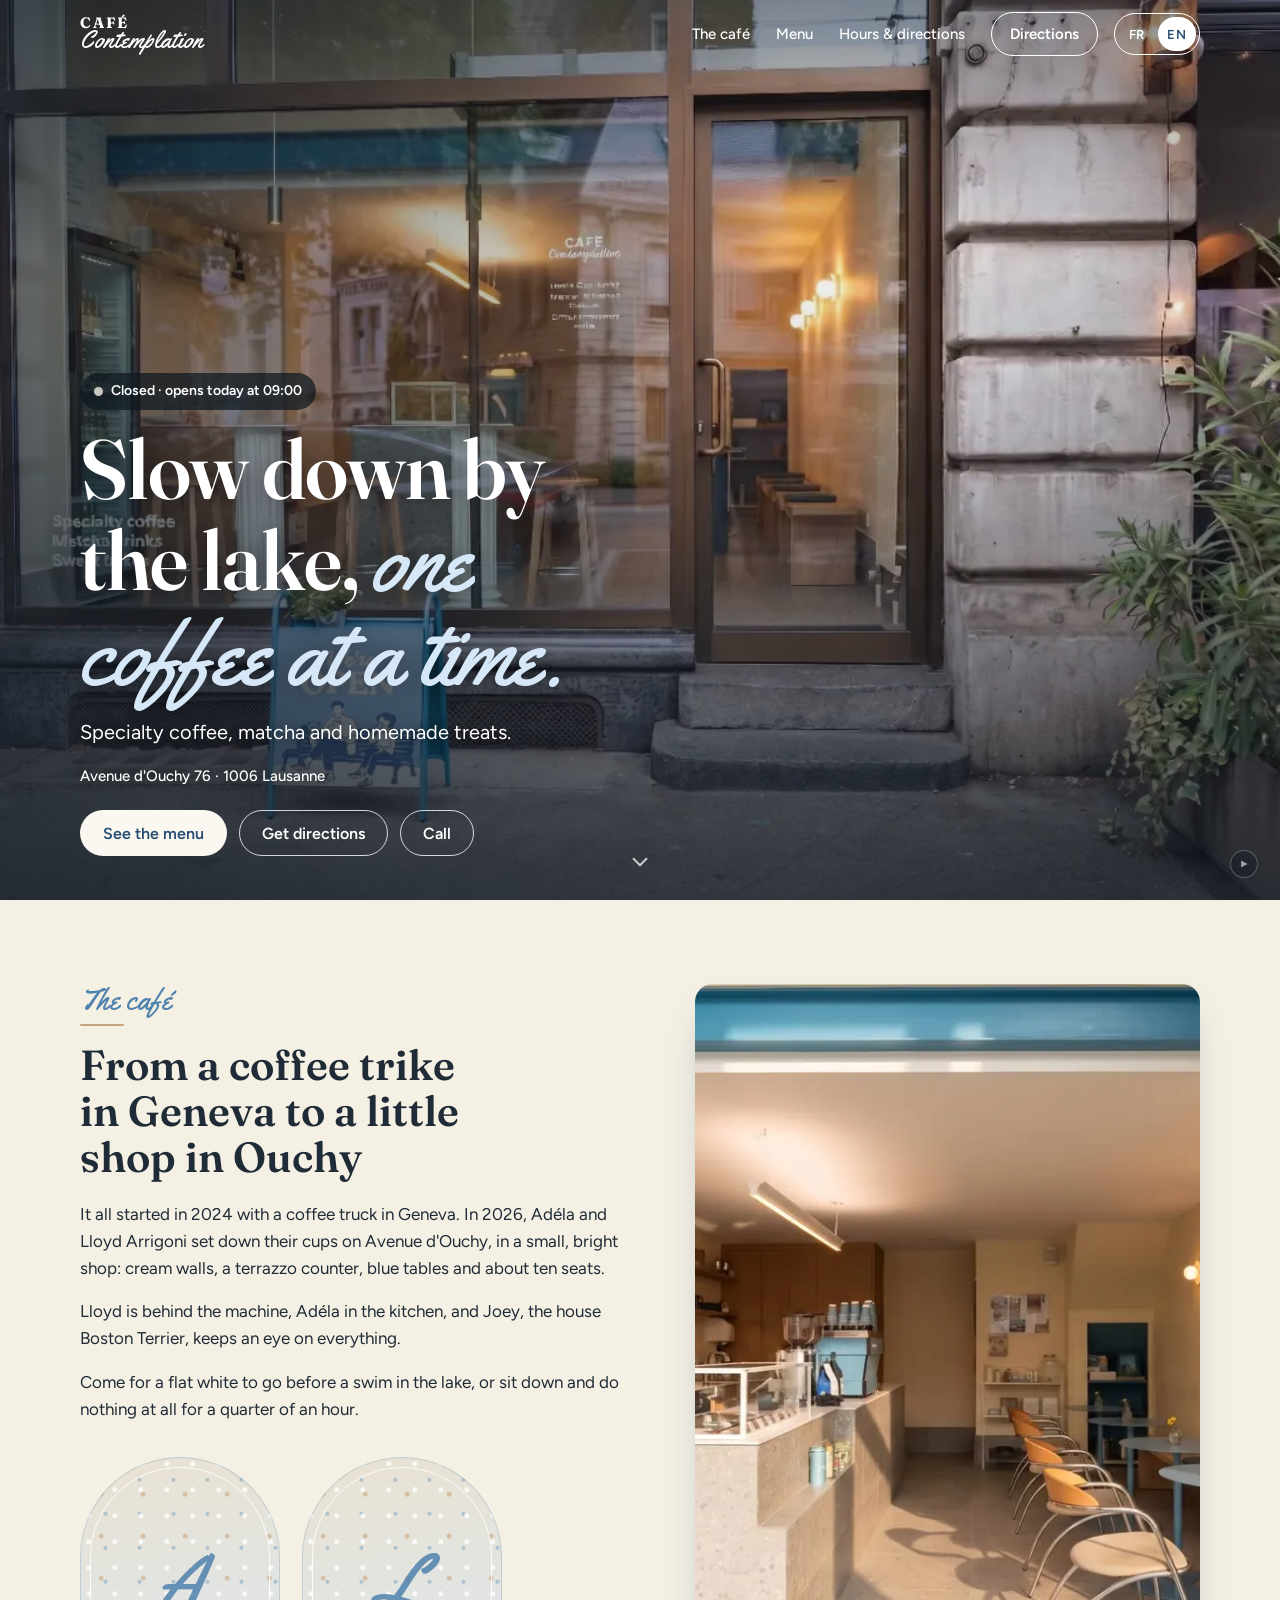
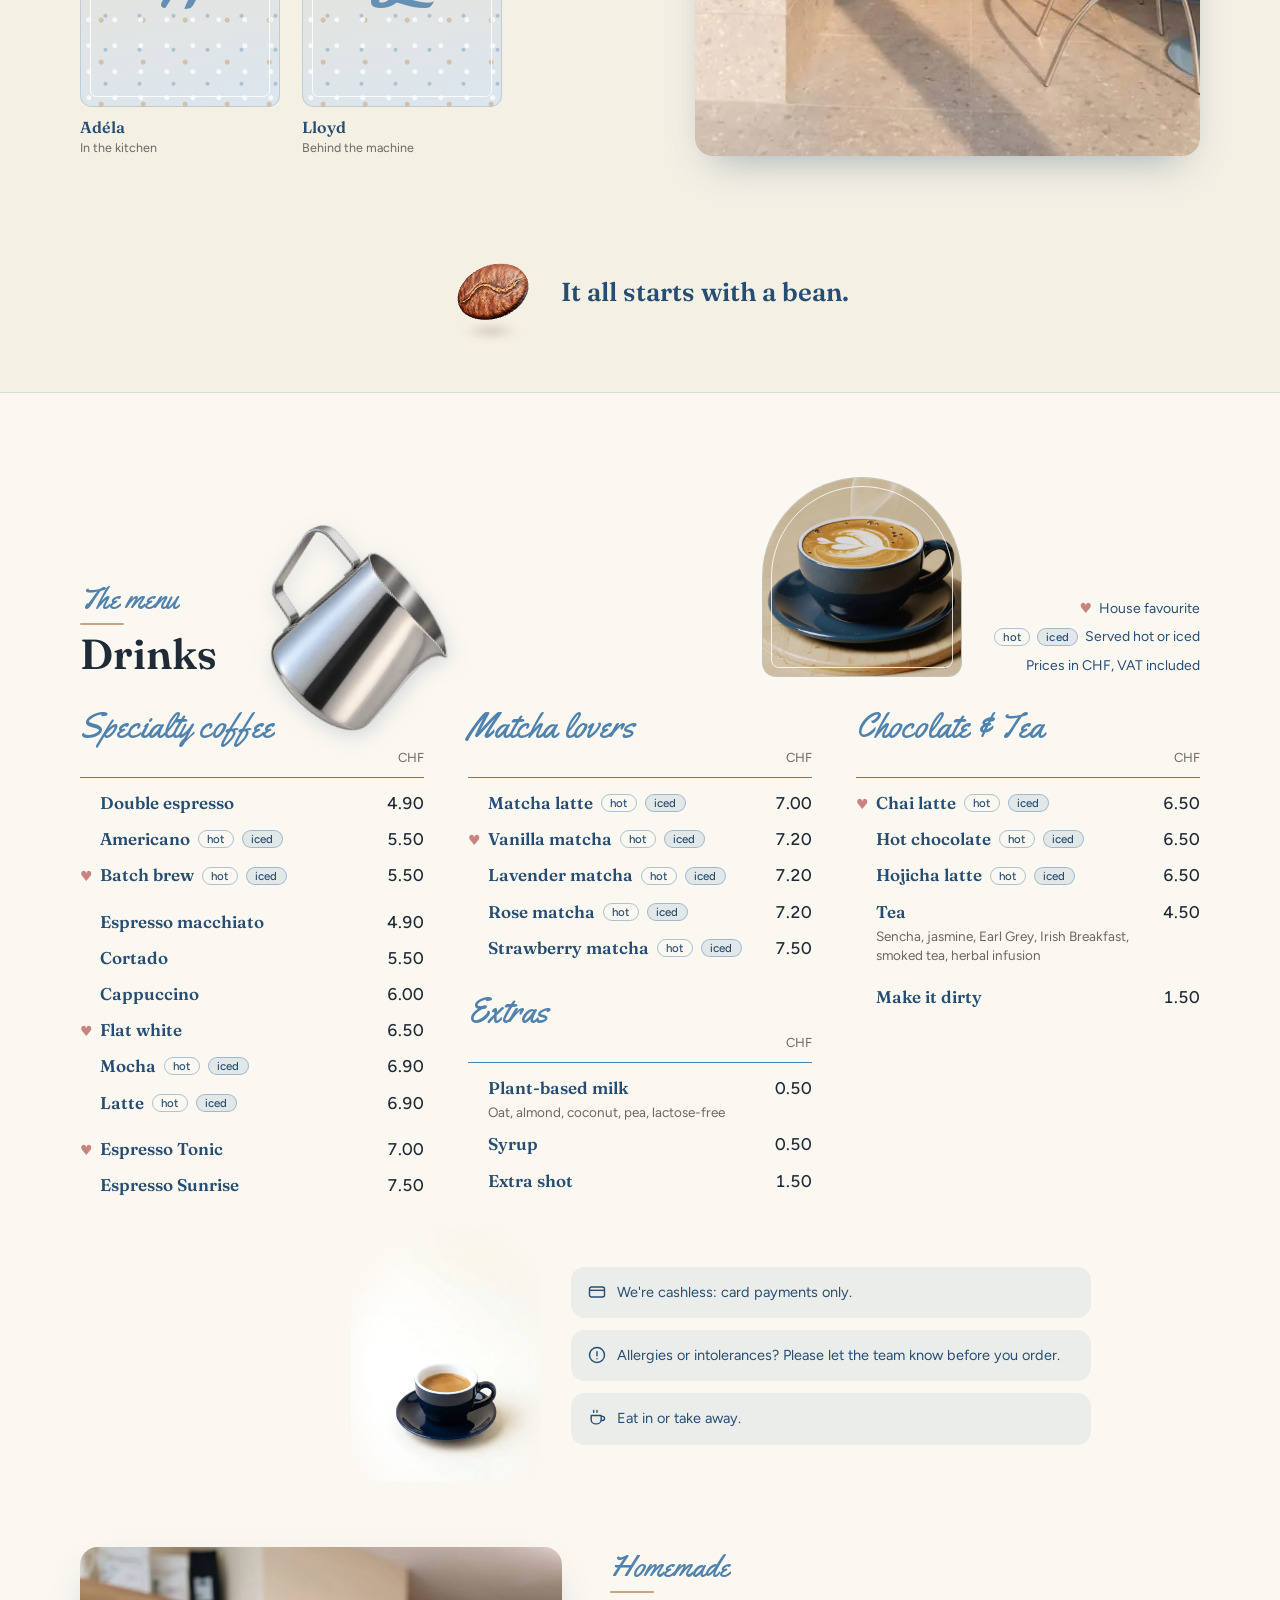
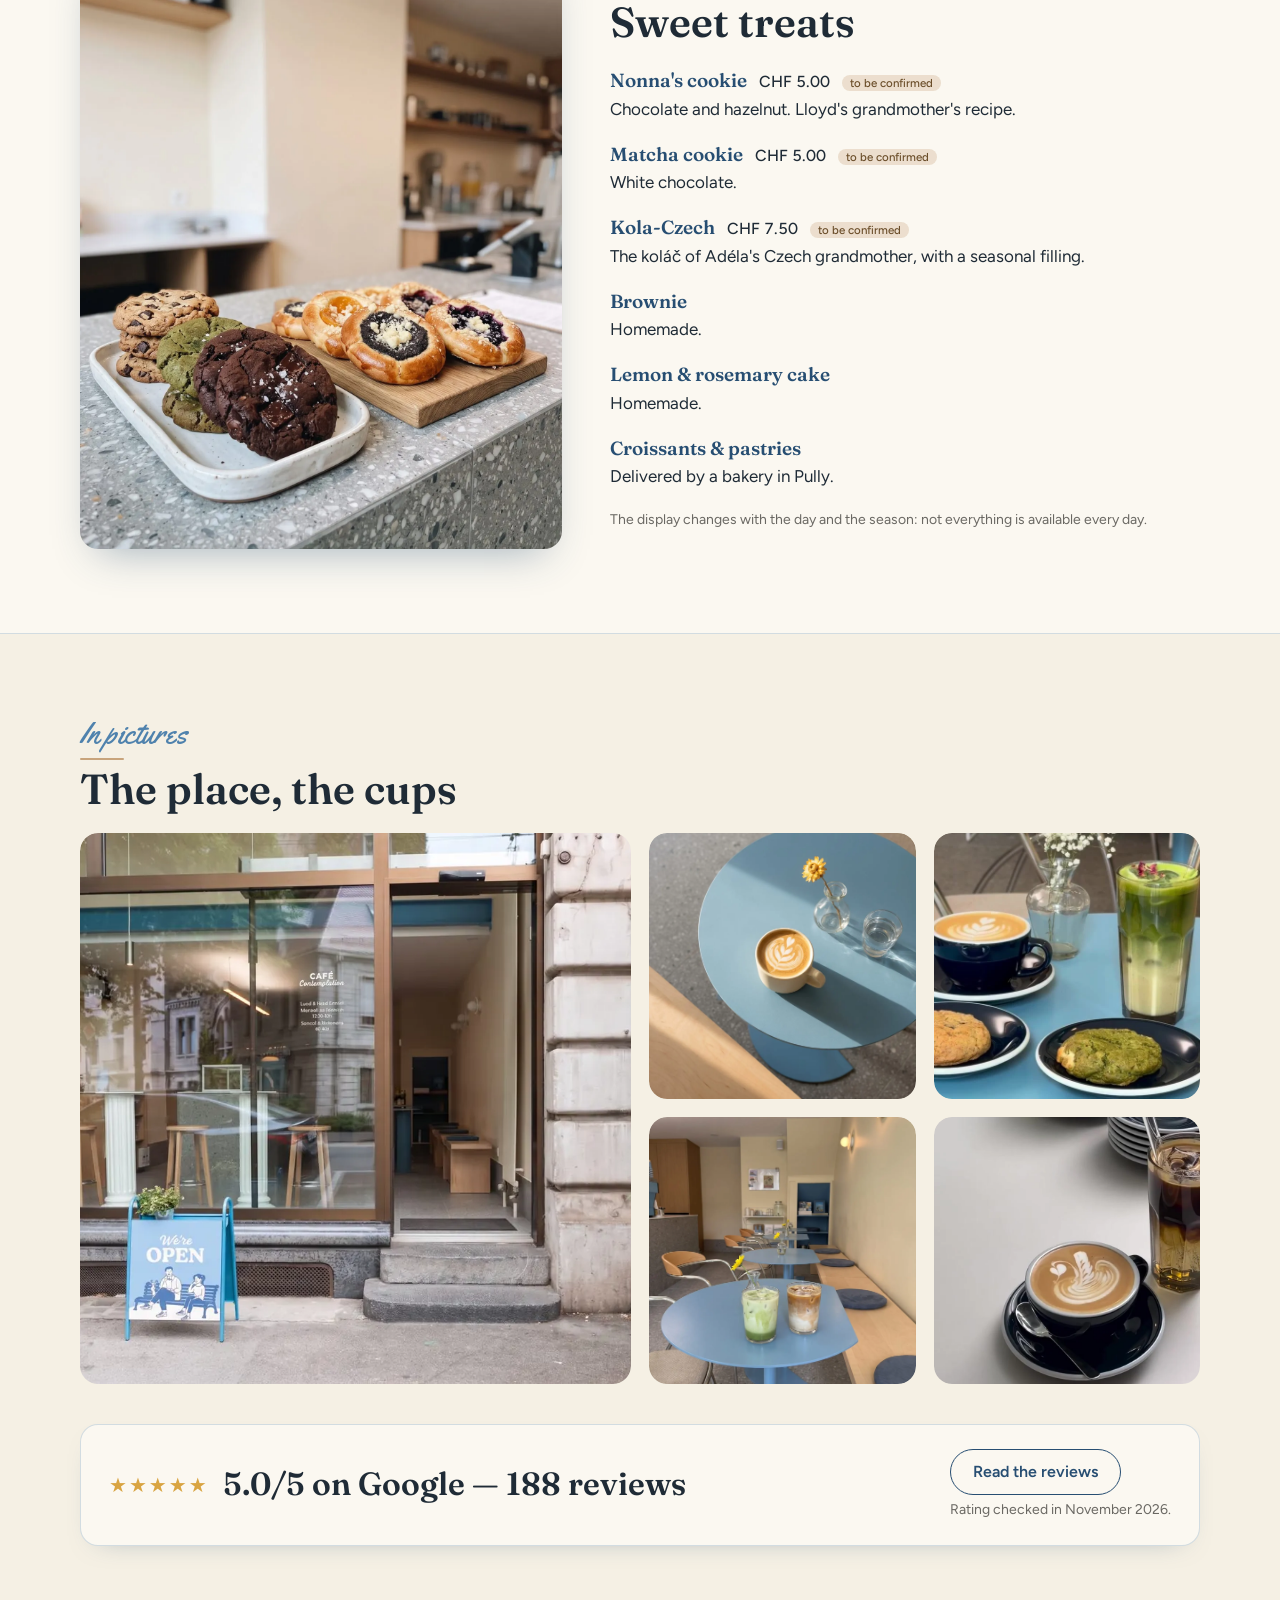
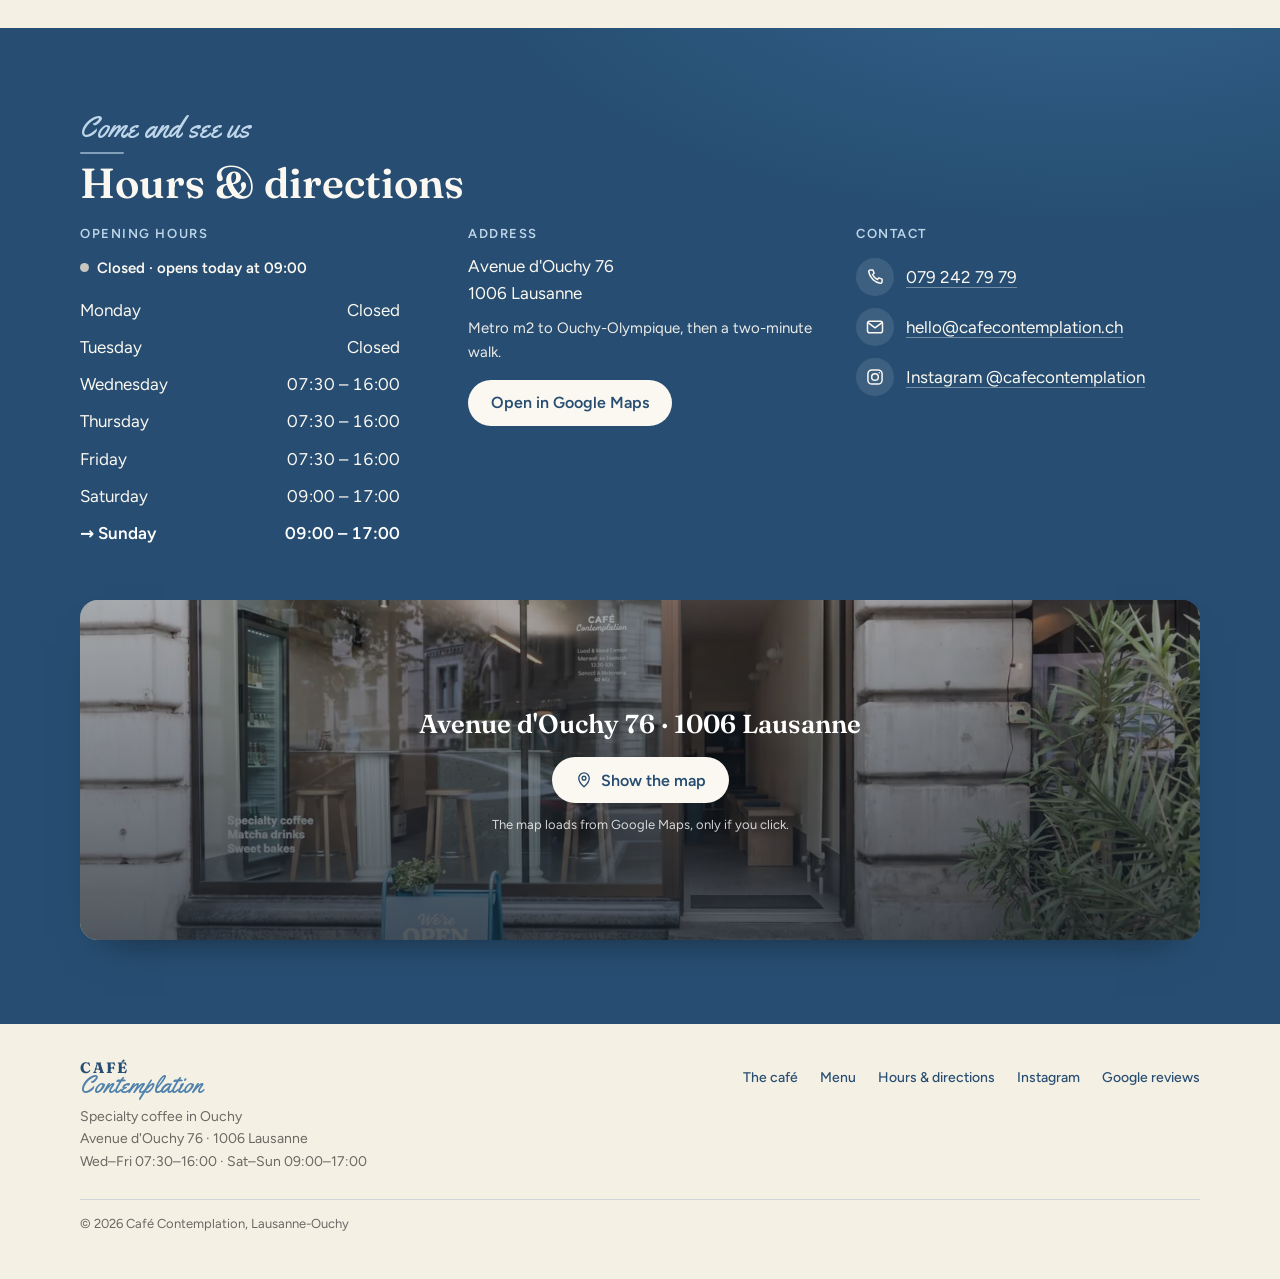
==== commit d4d60a18: "Tasse 3D : cadre en arche au lieu du fondu (plus de halo beige) Vidéo recadrée au carré (600x600, 33" ====
--- a/index.html
+++ b/index.html
@@ -175,7 +175,8 @@
 /* Menu */
 #carte{background:var(--paper);border-block:1px solid var(--line)}
 .menu-top{display:grid;grid-template-columns:1fr auto auto;align-items:end;gap:16px 32px;margin-bottom:8px}
-.tasse3d{width:250px;aspect-ratio:4/3;align-self:center;-webkit-mask-image:radial-gradient(ellipse 50% 50% at 50% 52%,#000 62%,transparent 100%);mask-image:radial-gradient(ellipse 50% 50% at 50% 52%,#000 62%,transparent 100%)}
+.tasse3d{position:relative;width:200px;aspect-ratio:1/1;align-self:center;border-radius:100px 100px 14px 14px;overflow:hidden;border:1.5px solid var(--line);background:#E6D7BE}
+.tasse3d::after{content:"";position:absolute;inset:8px;border-radius:92px 92px 8px 8px;border:1px solid rgba(255,255,255,.8);pointer-events:none}   /* même cadre en arche que les portraits */
 .tasse3d video{width:100%;height:100%;object-fit:cover;display:block}
 .menu-head{position:relative;min-height:96px;display:flex;align-items:flex-end}
 .menu-head h2{margin:0}
@@ -358,7 +359,7 @@
   #carte > .wrap{display:flex;flex-direction:column}
   .menu-top{display:contents}
   .menu-head{order:1;min-height:84px}
-  .tasse3d{order:0;width:min(260px,70vw);margin:0 auto -6px}
+  .tasse3d{order:0;width:min(210px,60vw);margin:0 auto 18px}
   .pour-zone{order:2}
   .legend{order:3;align-items:flex-start;margin:22px 0 0}
   .sweets{order:4}
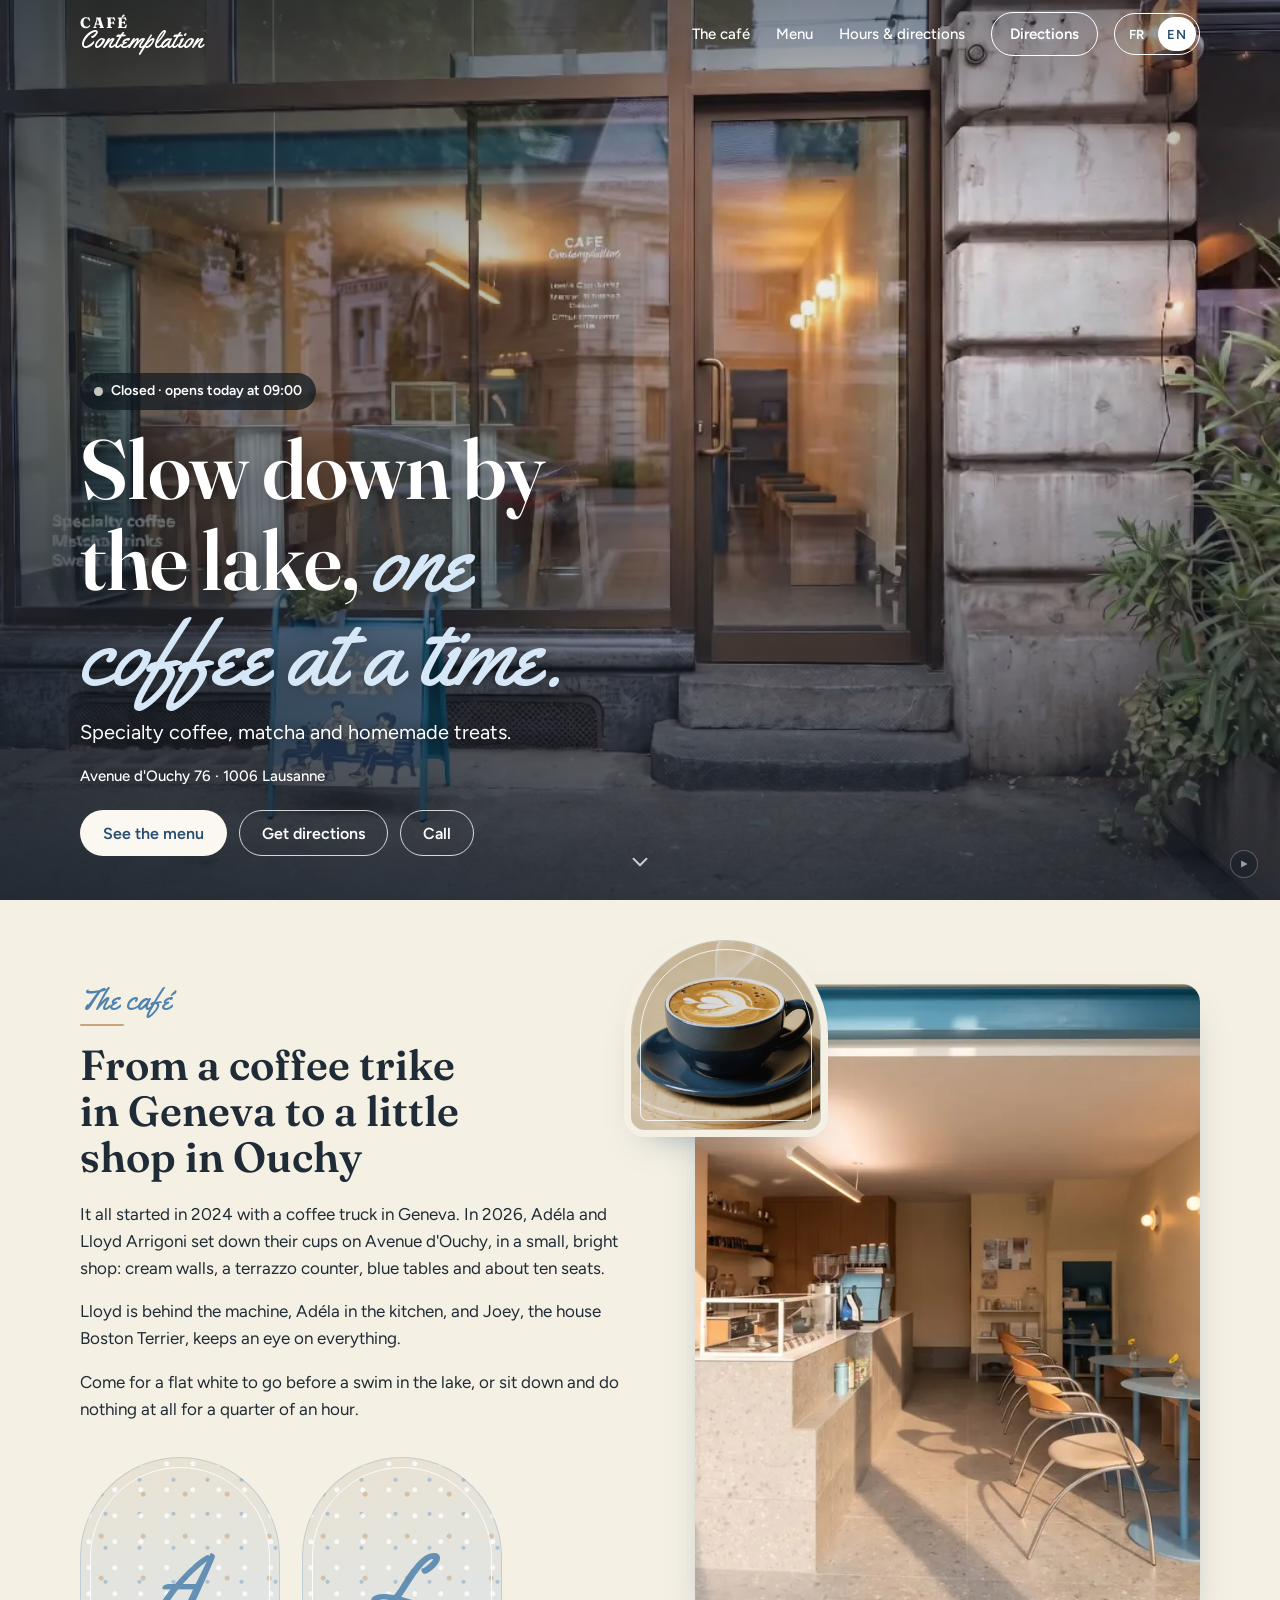
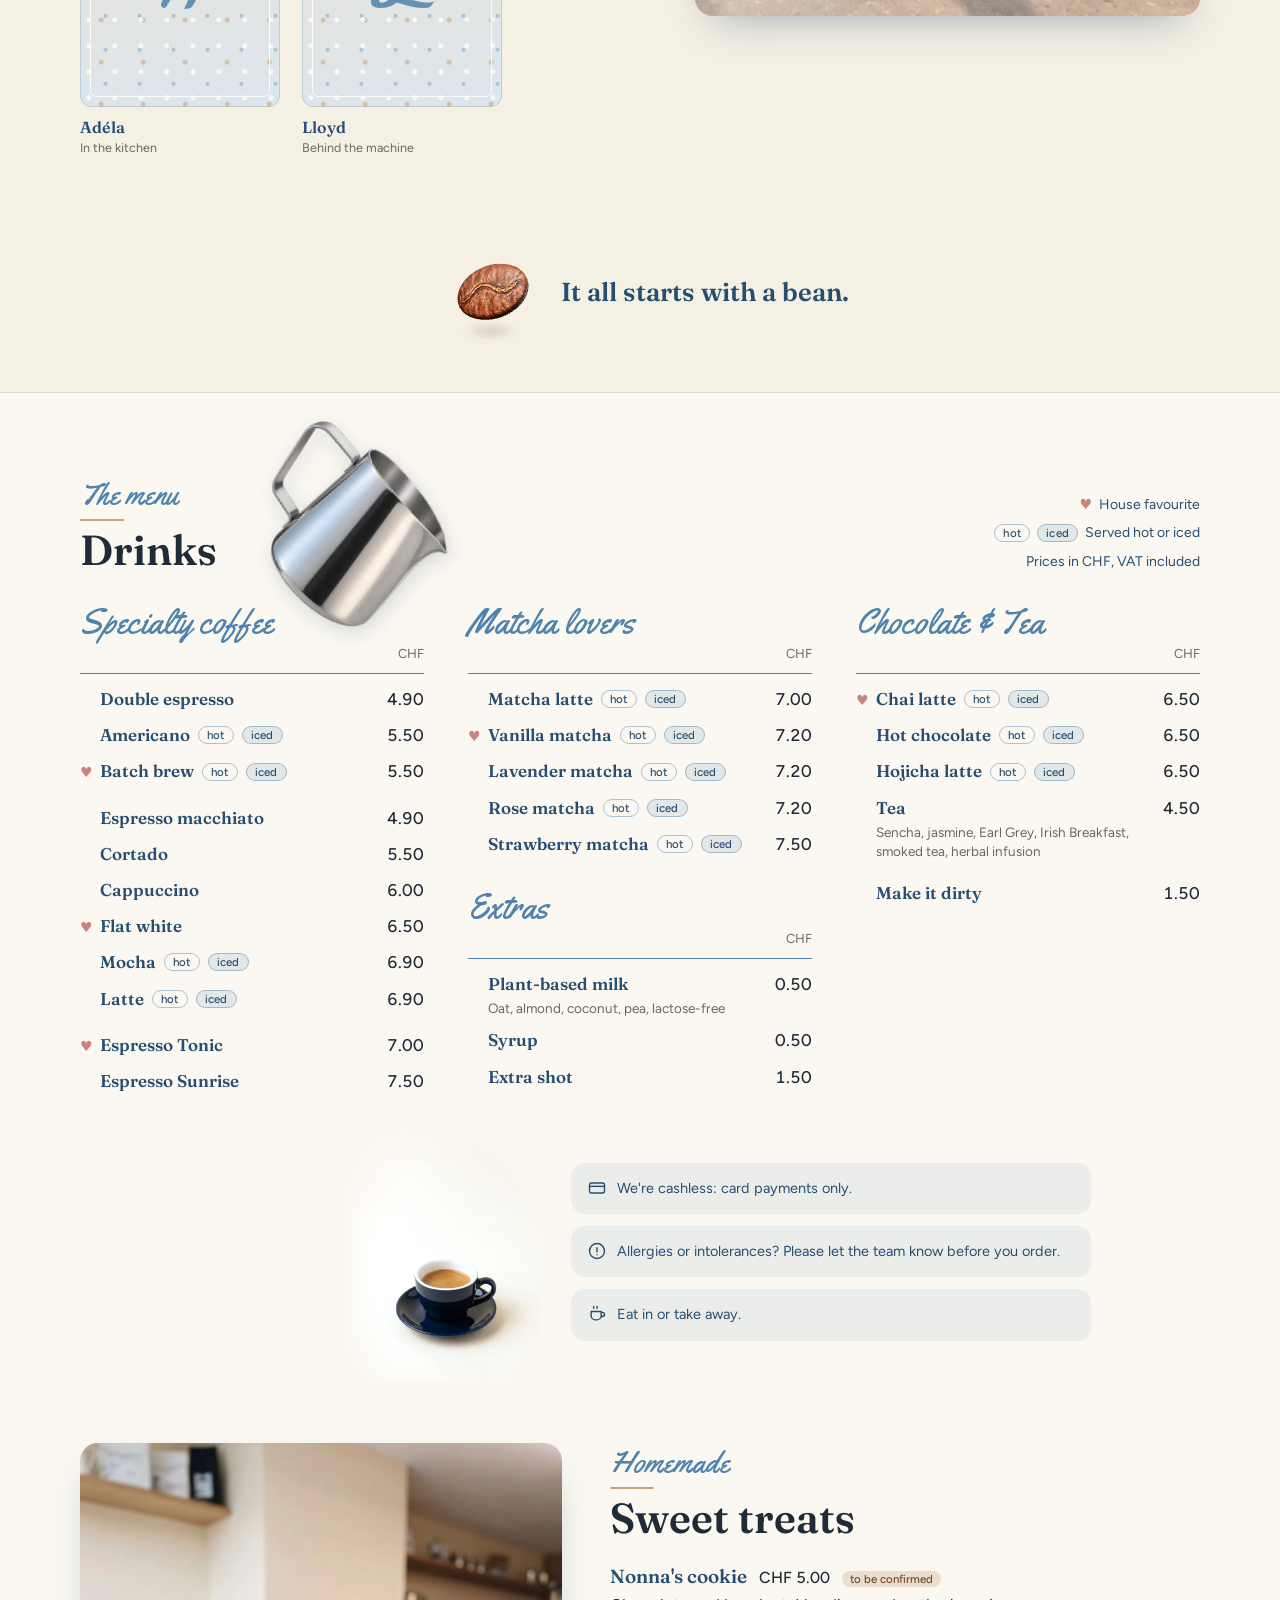
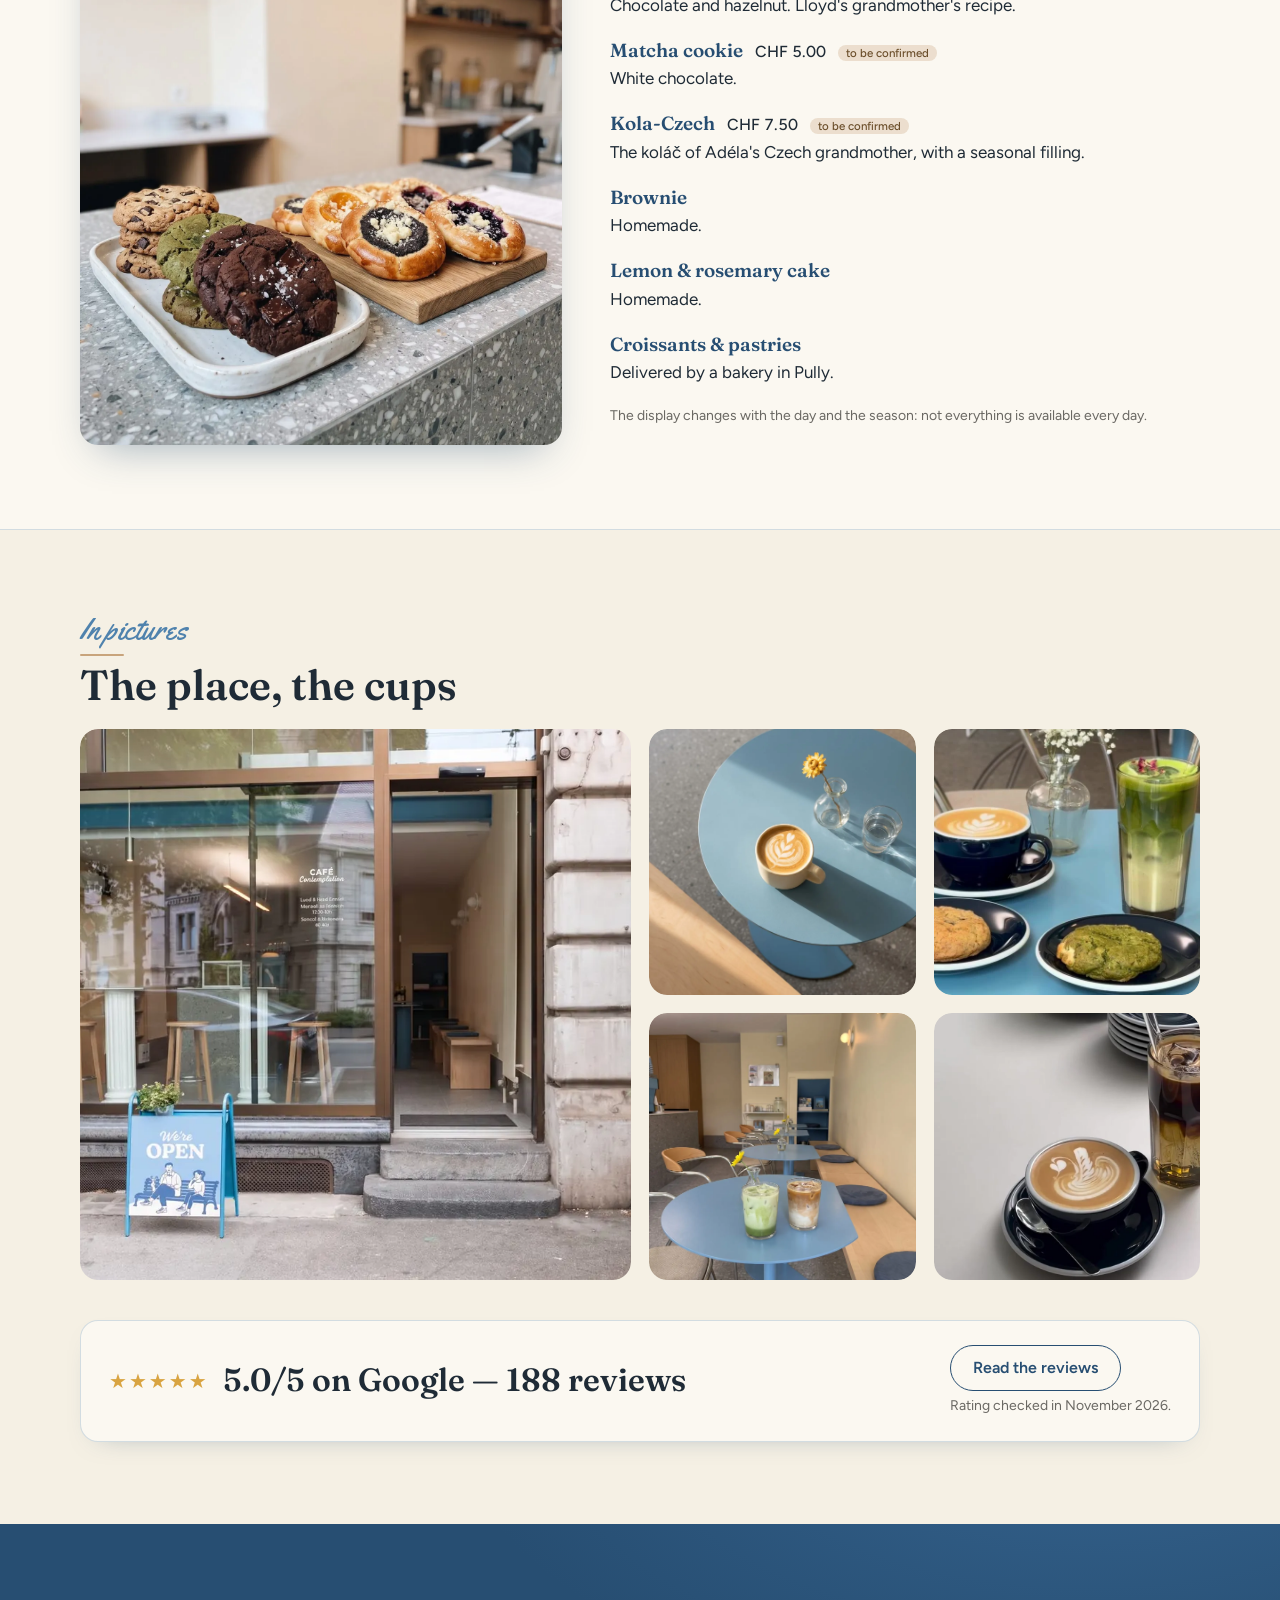
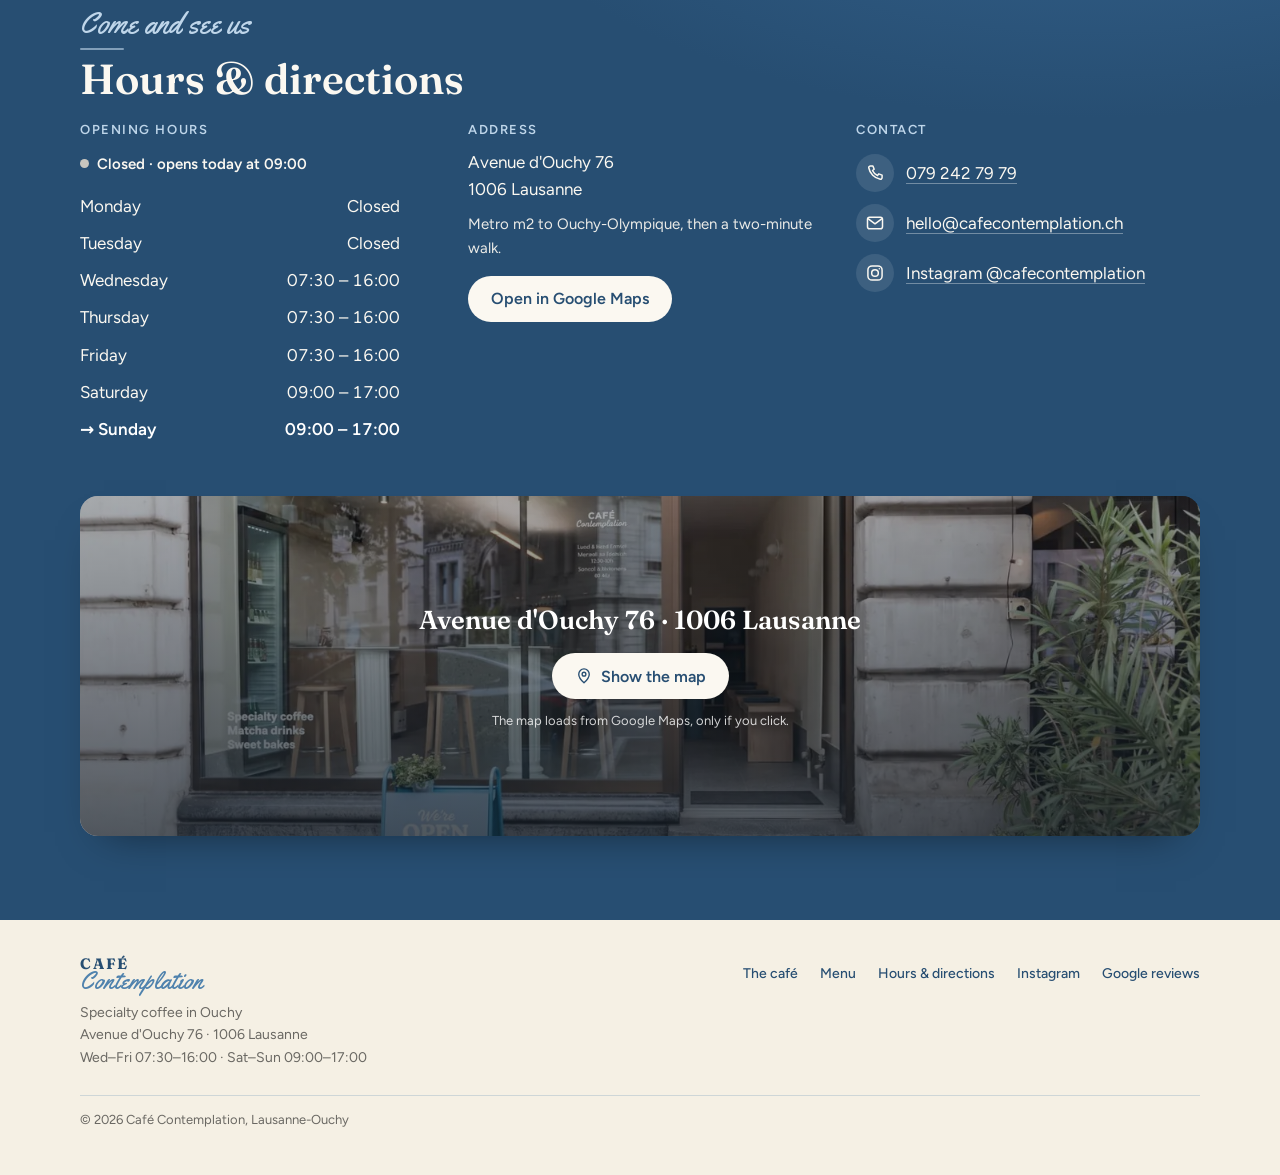
==== commit 8dd26413: "Tasse 3D : déplacée dans l'histoire, posée sur le coin de la photo de la salle Plus haut dans la pag" ====
--- a/index.html
+++ b/index.html
@@ -174,8 +174,9 @@
 
 /* Menu */
 #carte{background:var(--paper);border-block:1px solid var(--line)}
-.menu-top{display:grid;grid-template-columns:1fr auto auto;align-items:end;gap:16px 32px;margin-bottom:8px}
-.tasse3d{position:relative;width:200px;aspect-ratio:1/1;align-self:center;border-radius:100px 100px 14px 14px;overflow:hidden;border:1.5px solid var(--line);background:#E6D7BE}
+.menu-top{display:grid;grid-template-columns:1fr auto;align-items:end;gap:16px 32px;margin-bottom:8px}
+.story-media{position:relative;align-self:start}
+.tasse3d{position:absolute;z-index:2;top:-44px;left:-64px;width:190px;aspect-ratio:1/1;box-shadow:0 0 0 7px var(--wall),0 18px 36px -16px rgba(39,78,114,.5);border-radius:100px 100px 14px 14px;overflow:hidden;border:1.5px solid var(--line);background:#E6D7BE}
 .tasse3d::after{content:"";position:absolute;inset:8px;border-radius:92px 92px 8px 8px;border:1px solid rgba(255,255,255,.8);pointer-events:none}   /* même cadre en arche que les portraits */
 .tasse3d video{width:100%;height:100%;object-fit:cover;display:block}
 .menu-head{position:relative;min-height:96px;display:flex;align-items:flex-end}
@@ -349,7 +350,9 @@
   .cta .btn{flex:1 1 auto}
   .film-btn{top:70px;bottom:auto;right:8px}
   .story,.sweets{grid-template-columns:1fr;gap:32px}
-  .story-img{aspect-ratio:4/3;order:-1}
+  .story-img{aspect-ratio:4/3}
+  .story-media{order:-1;margin-bottom:56px}
+  .tasse3d{top:auto;left:auto;right:14px;bottom:-56px;width:min(150px,40vw)}
   .grain{padding:0 0 32px}
   .grain-in{gap:4px}
   .bean-stage{width:96px;height:84px}
@@ -359,7 +362,6 @@
   #carte > .wrap{display:flex;flex-direction:column}
   .menu-top{display:contents}
   .menu-head{order:1;min-height:84px}
-  .tasse3d{order:0;width:min(210px,60vw);margin:0 auto 18px}
   .pour-zone{order:2}
   .legend{order:3;align-items:flex-start;margin:22px 0 0}
   .sweets{order:4}
@@ -465,7 +467,11 @@
           </figure>
         </div>
       </div>
-      <img class="story-img" src="visuels/interieur.webp" width="1400" height="782" loading="lazy" decoding="async" alt="La salle du Café Contemplation : comptoir en terrazzo, tables bleues et banquette en chêne" data-i18n-attr="alt:altInterior">
+      <div class="story-media">
+        <img class="story-img" src="visuels/interieur.webp" width="1400" height="782" loading="lazy" decoding="async" alt="La salle du Café Contemplation : comptoir en terrazzo, tables bleues et banquette en chêne" data-i18n-attr="alt:altInterior">
+        <!-- Tasse 3D (vidéo générée) : posée sur le coin de la photo, fait un demi-tour quand elle arrive à l'écran. Purement décorative. -->
+        <div class="tasse3d" aria-hidden="true"><video id="tasse3d" muted playsinline preload="none" poster="visuels/tasse-3d.webp" tabindex="-1" disablepictureinpicture></video></div>
+      </div>
     </div>
   </section>
 
@@ -492,8 +498,6 @@
         <!-- Pot à lait : le filet de lait en part. Purement décoratif. -->
         <img class="pitcher" id="pitcher" src="visuels/pot-a-lait.webp" width="480" height="480" alt="" aria-hidden="true" decoding="async">
       </div>
-        <!-- Tasse 3D (vidéo générée) : fait un demi-tour quand la carte arrive à l'écran. Purement décorative. -->
-        <div class="tasse3d" aria-hidden="true"><video id="tasse3d" muted playsinline preload="none" poster="visuels/tasse-3d.webp" tabindex="-1" disablepictureinpicture></video></div>
         <ul class="legend" aria-label="Légende de la carte" data-i18n-attr="aria-label:legendLabel">
           <li><span class="heart" aria-hidden="true">♥</span> <span data-i18n="legendFav">Coup de cœur de la maison</span></li>
           <li><span class="tag" data-i18n="tagHot">chaud</span><span class="tag cold" data-i18n="tagIced">glacé</span> <span data-i18n="legendTemp">Servi chaud ou glacé</span></li>
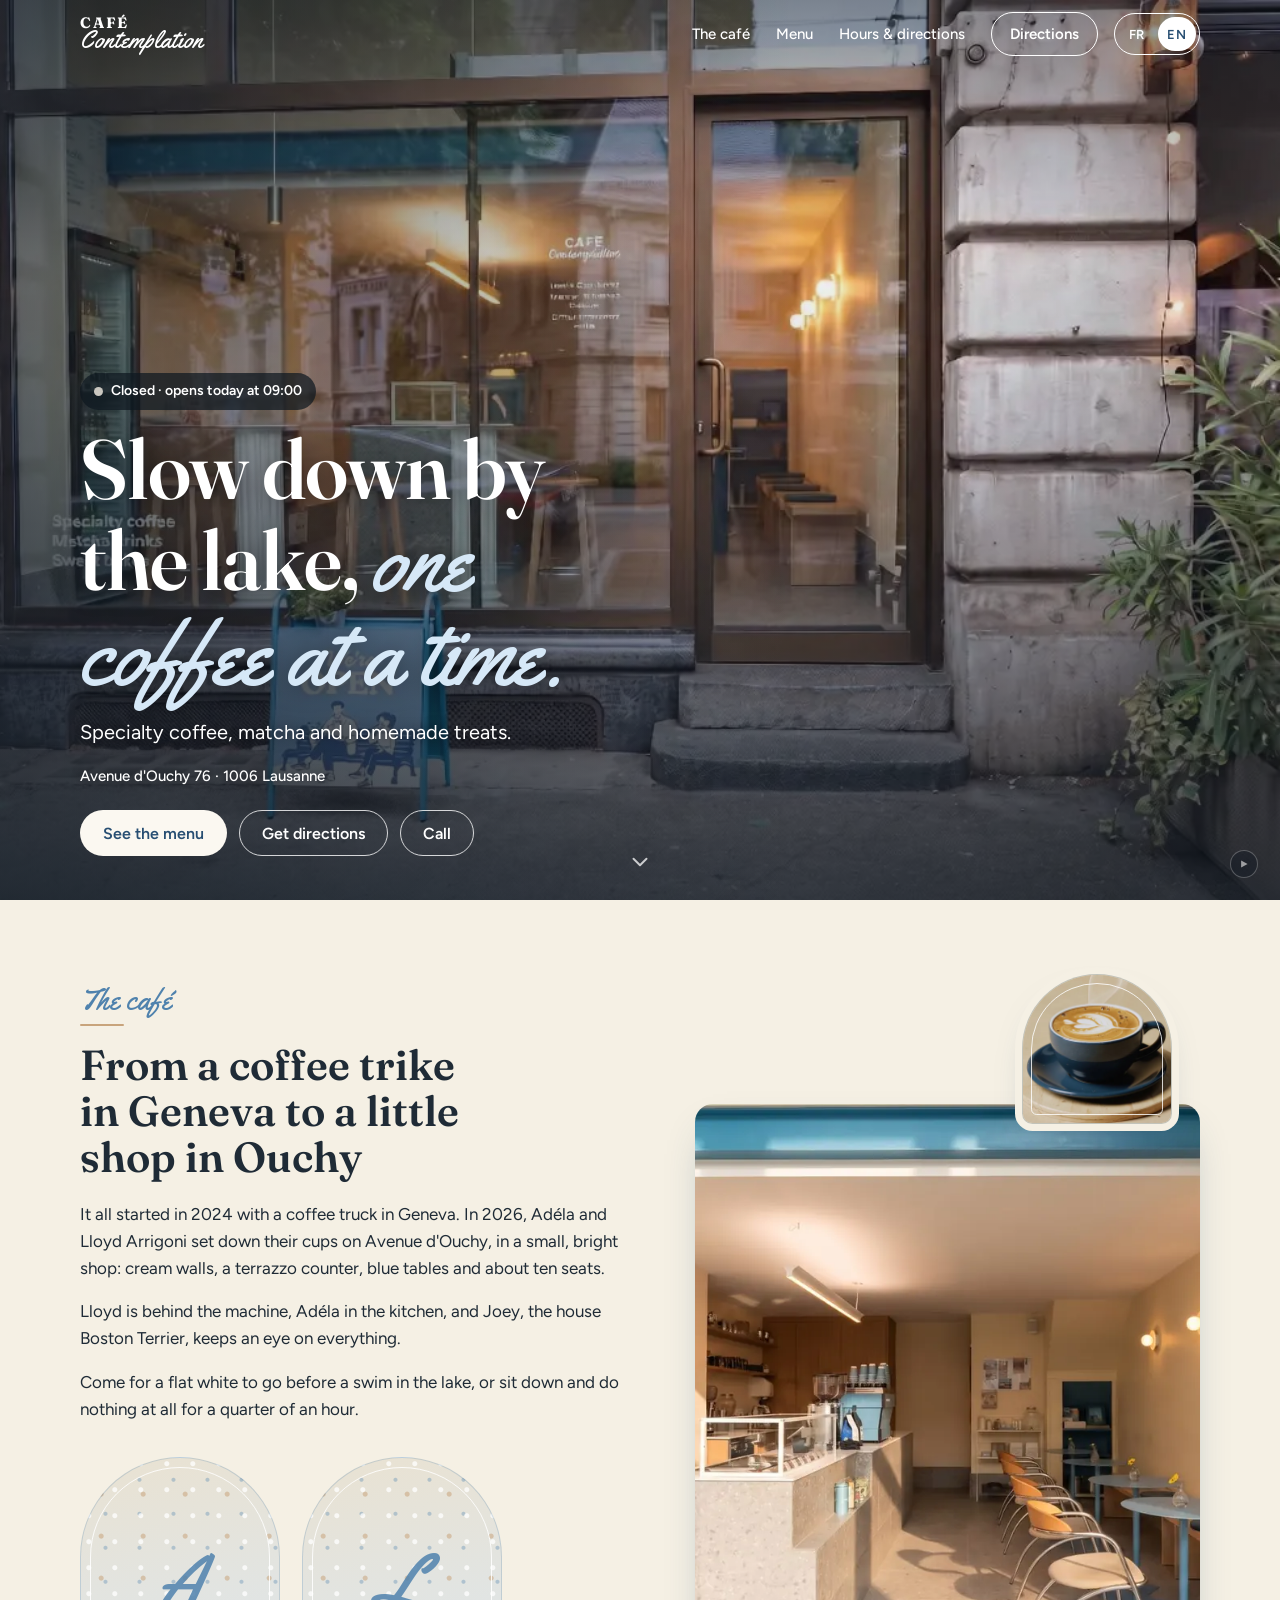
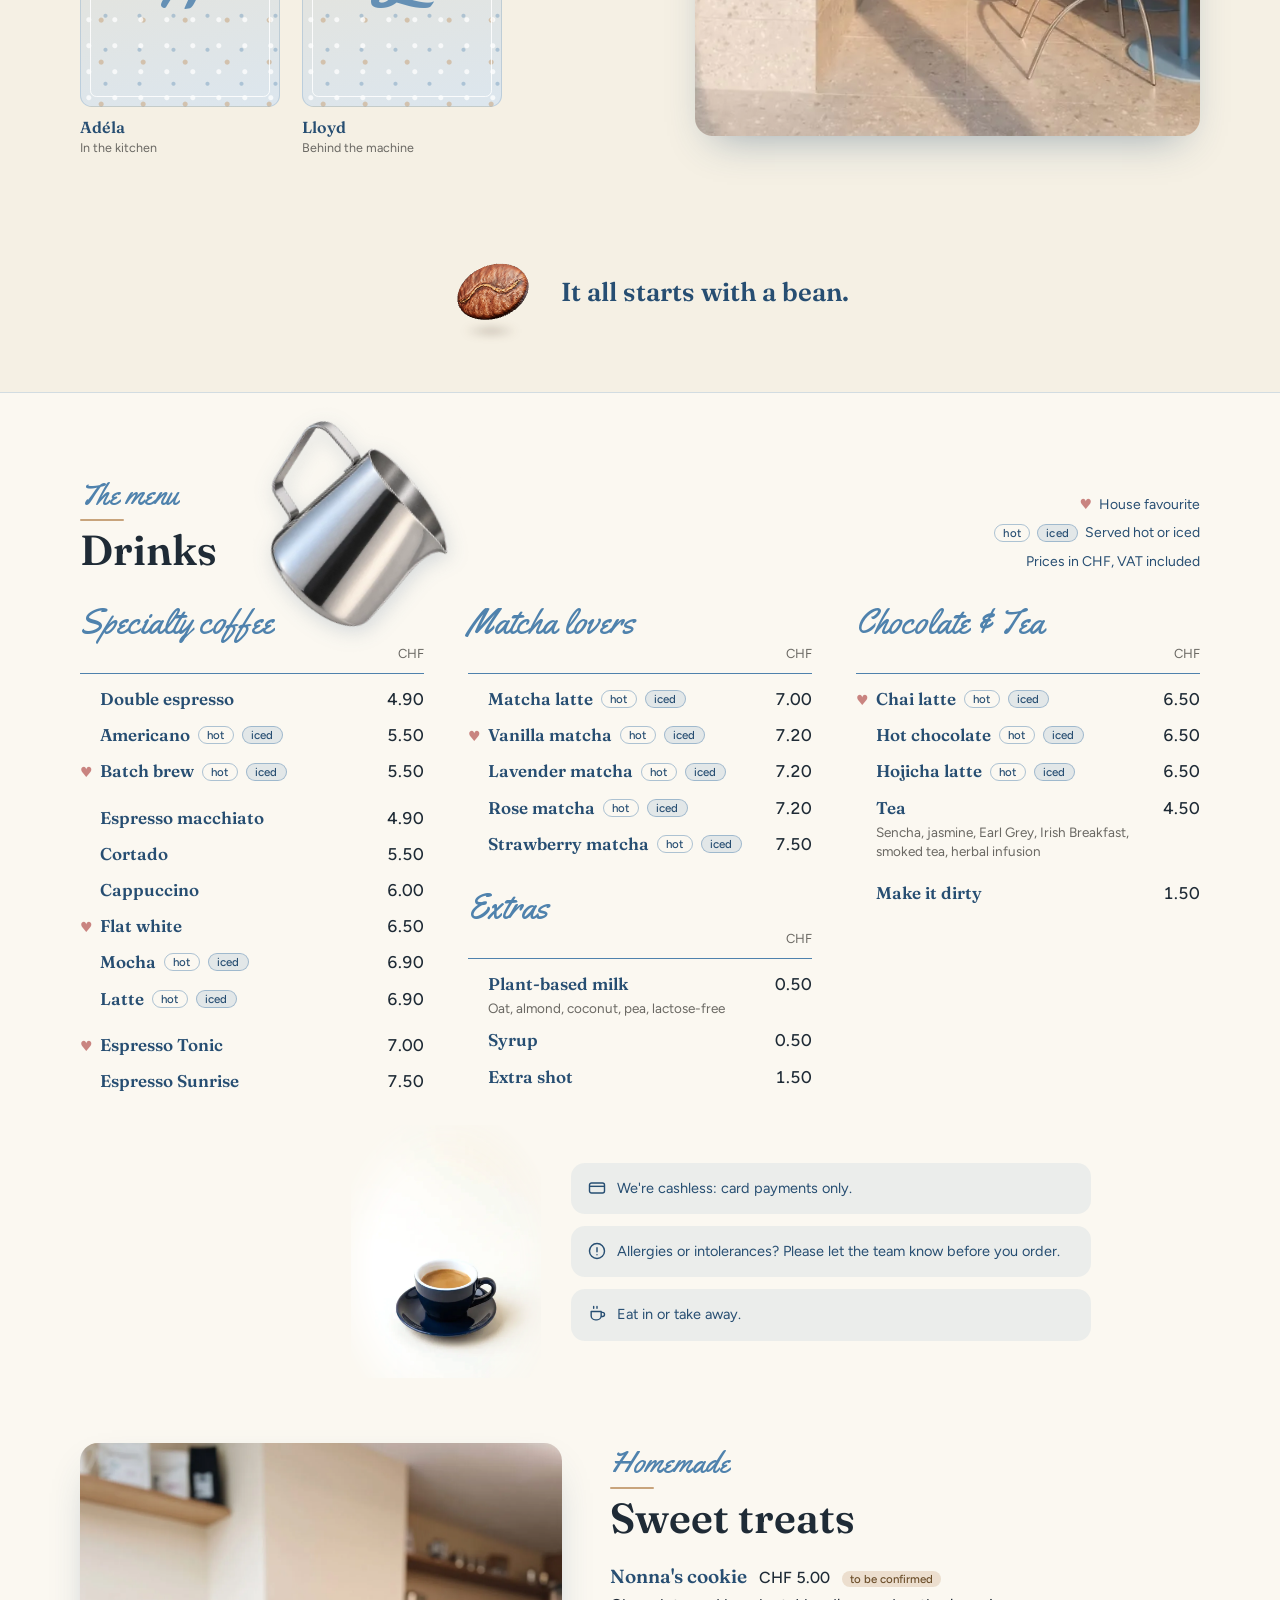
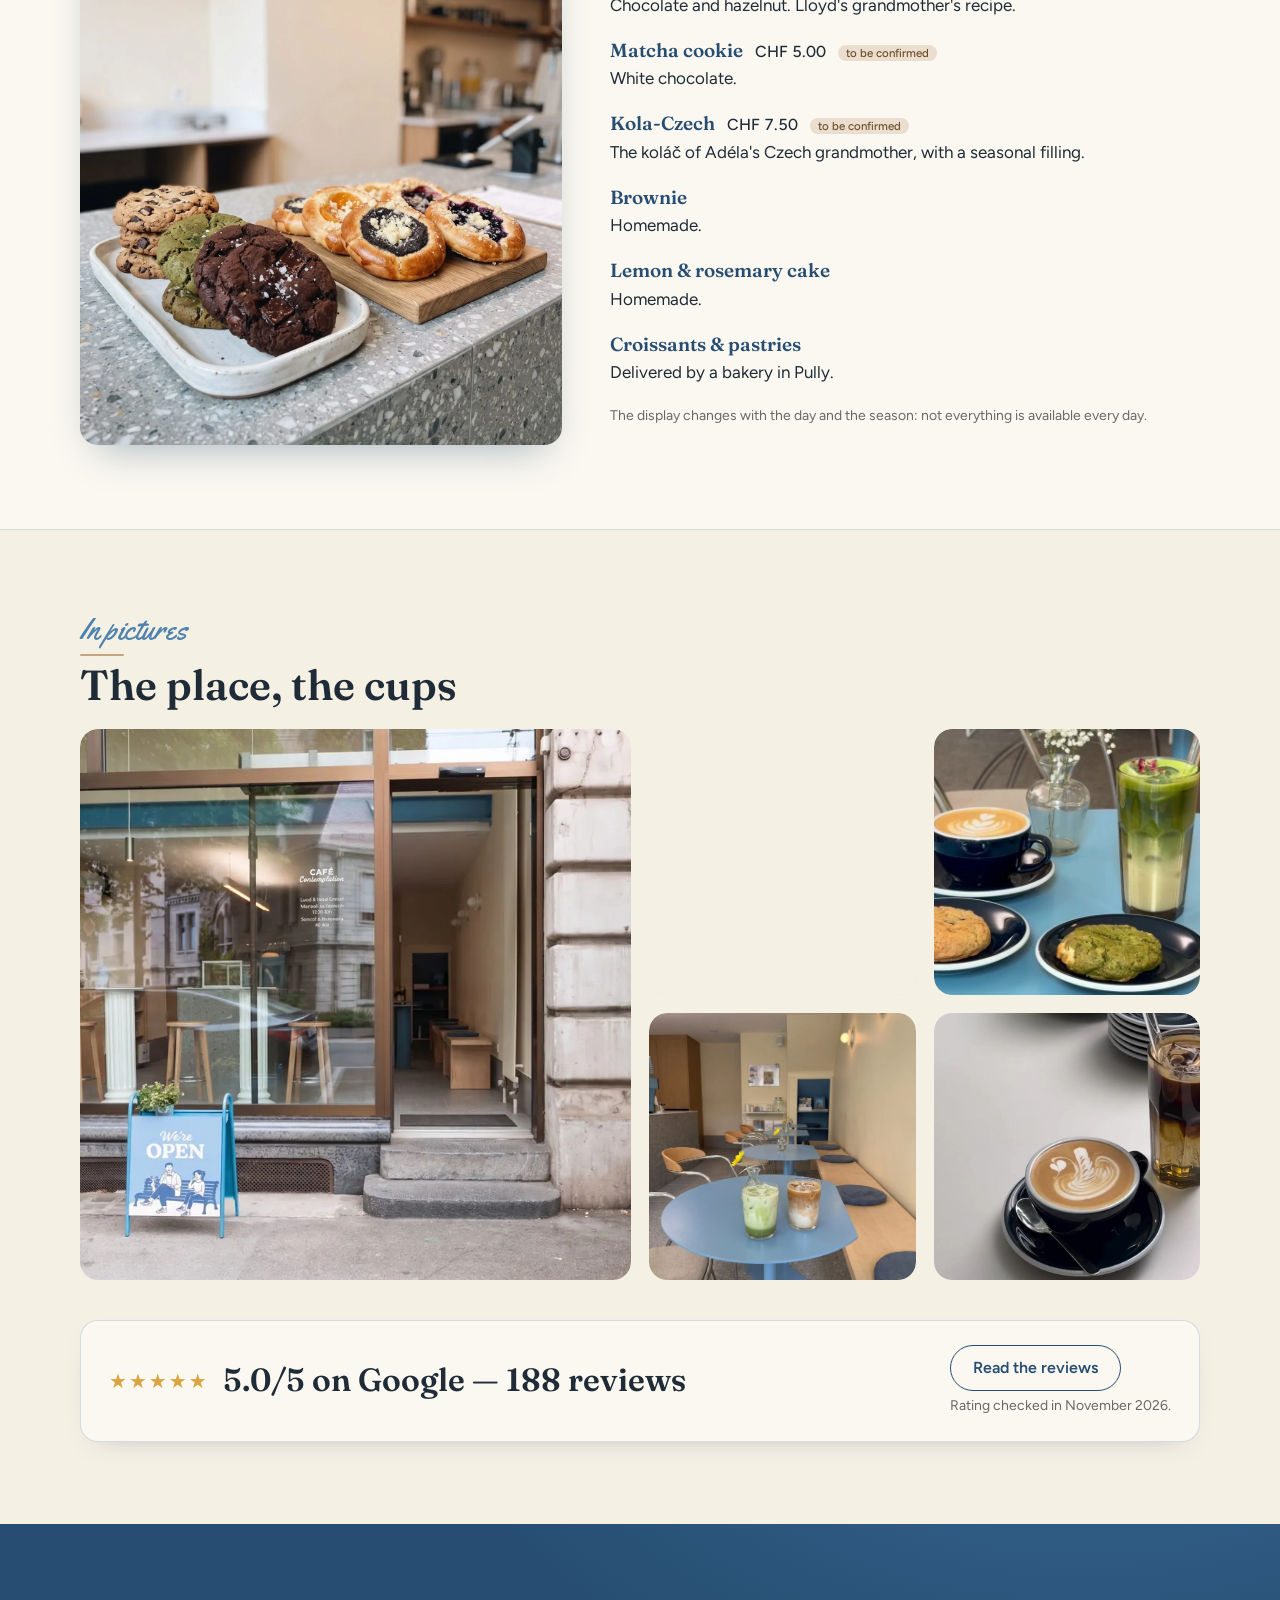
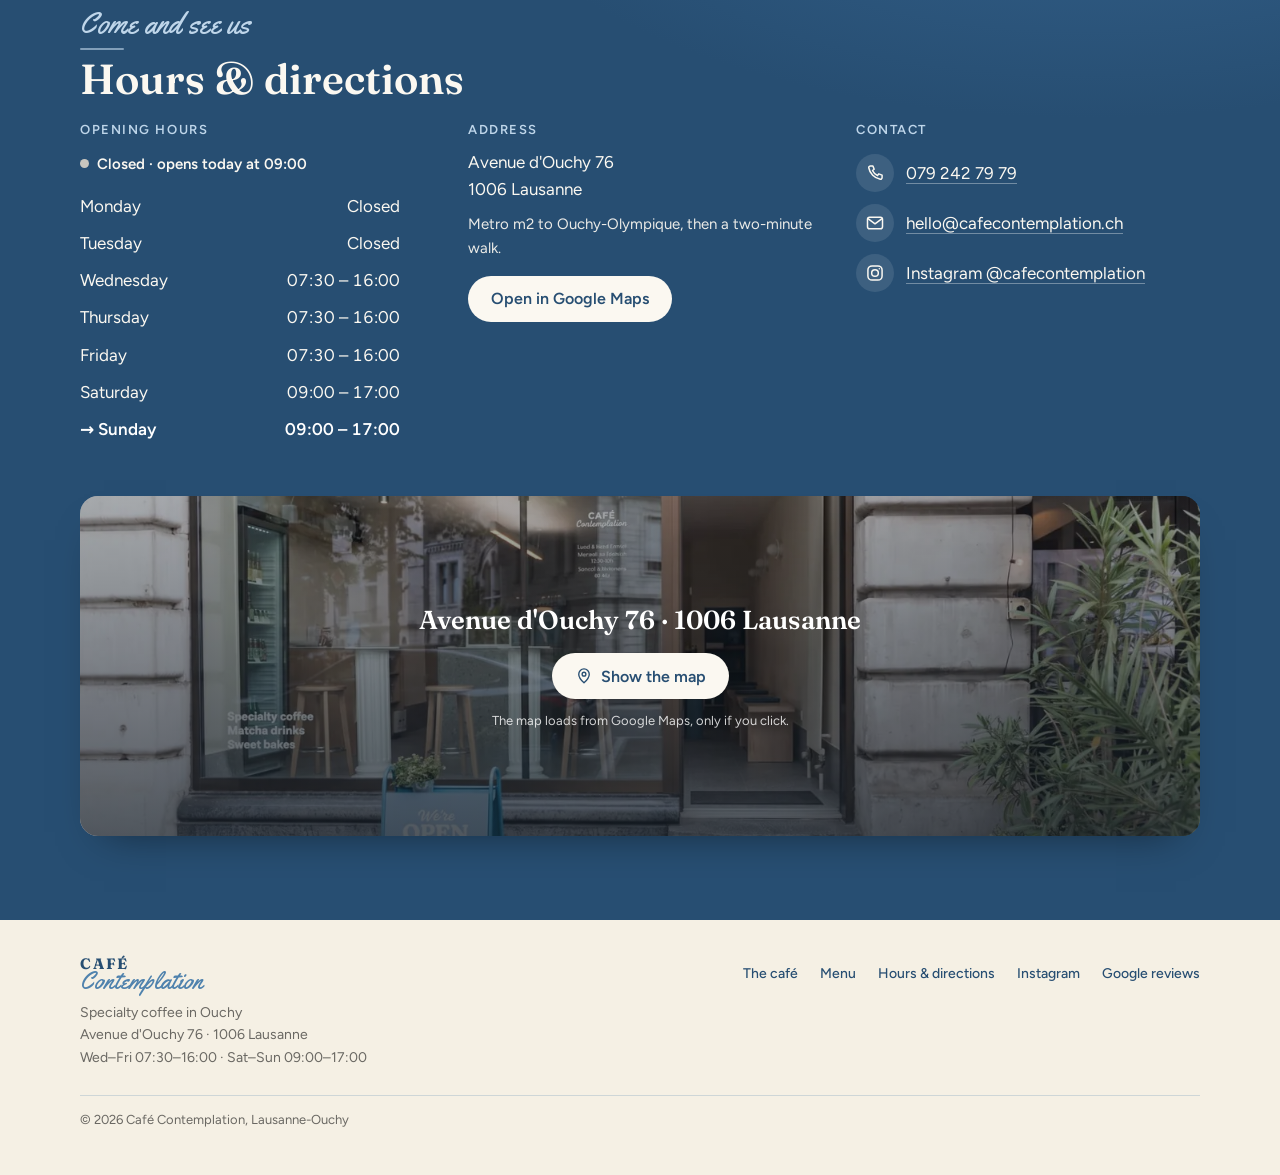
==== commit f44379e8: "Tasse 3D : plus petite et presque entièrement hors de la photo Ordinateur : au-dessus de la photo, à" ====
--- a/index.html
+++ b/index.html
@@ -175,8 +175,8 @@
 /* Menu */
 #carte{background:var(--paper);border-block:1px solid var(--line)}
 .menu-top{display:grid;grid-template-columns:1fr auto;align-items:end;gap:16px 32px;margin-bottom:8px}
-.story-media{position:relative;align-self:start}
-.tasse3d{position:absolute;z-index:2;top:-44px;left:-64px;width:190px;aspect-ratio:1/1;box-shadow:0 0 0 7px var(--wall),0 18px 36px -16px rgba(39,78,114,.5);border-radius:100px 100px 14px 14px;overflow:hidden;border:1.5px solid var(--line);background:#E6D7BE}
+.story-media{position:relative;align-self:start;margin-top:120px}   /* place pour la tasse au-dessus de la photo */
+.tasse3d{position:absolute;z-index:2;top:-130px;right:28px;width:150px;aspect-ratio:1/1;box-shadow:0 0 0 7px var(--wall),0 18px 36px -16px rgba(39,78,114,.5);border-radius:100px 100px 14px 14px;overflow:hidden;border:1.5px solid var(--line);background:#E6D7BE}
 .tasse3d::after{content:"";position:absolute;inset:8px;border-radius:92px 92px 8px 8px;border:1px solid rgba(255,255,255,.8);pointer-events:none}   /* même cadre en arche que les portraits */
 .tasse3d video{width:100%;height:100%;object-fit:cover;display:block}
 .menu-head{position:relative;min-height:96px;display:flex;align-items:flex-end}
@@ -351,8 +351,8 @@
   .film-btn{top:70px;bottom:auto;right:8px}
   .story,.sweets{grid-template-columns:1fr;gap:32px}
   .story-img{aspect-ratio:4/3}
-  .story-media{order:-1;margin-bottom:56px}
-  .tasse3d{top:auto;left:auto;right:14px;bottom:-56px;width:min(150px,40vw)}
+  .story-media{order:-1;margin:0 0 96px}
+  .tasse3d{top:auto;right:16px;bottom:-112px;width:min(132px,36vw)}
   .grain{padding:0 0 32px}
   .grain-in{gap:4px}
   .bean-stage{width:96px;height:84px}
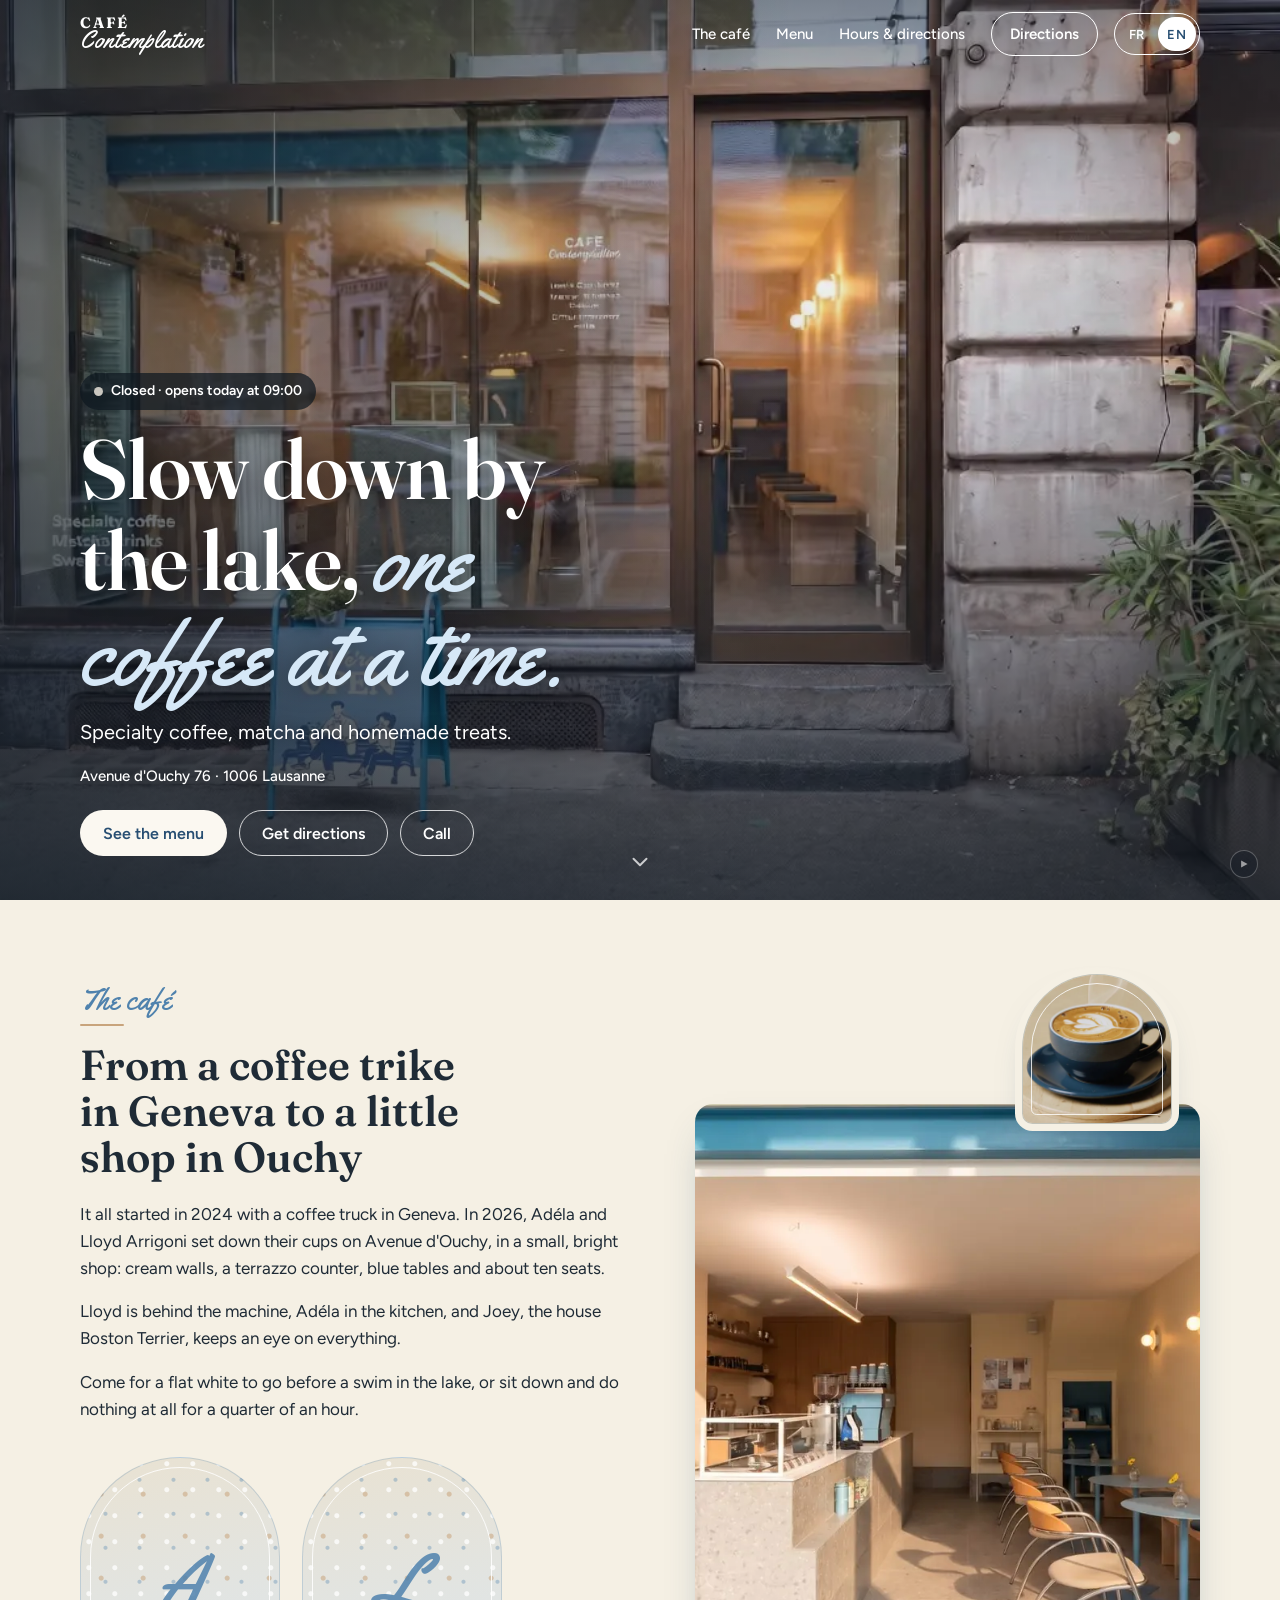
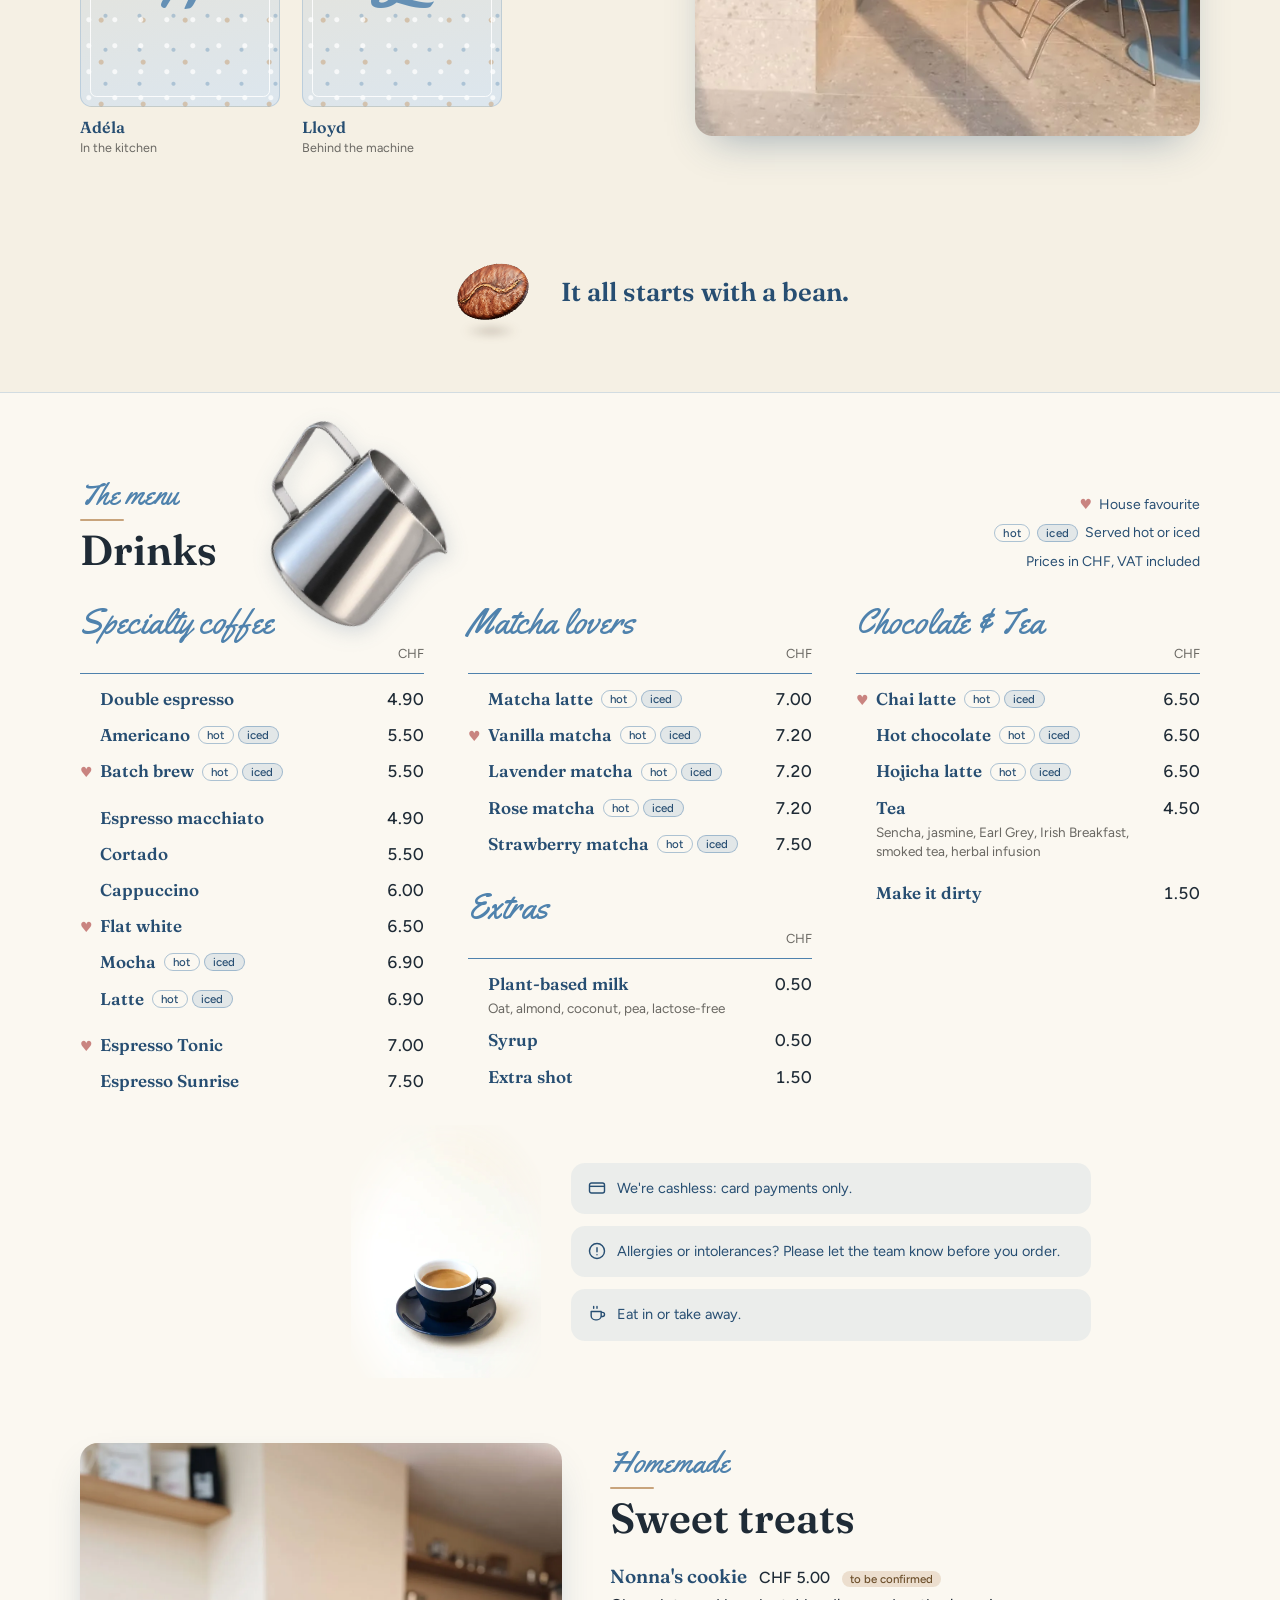
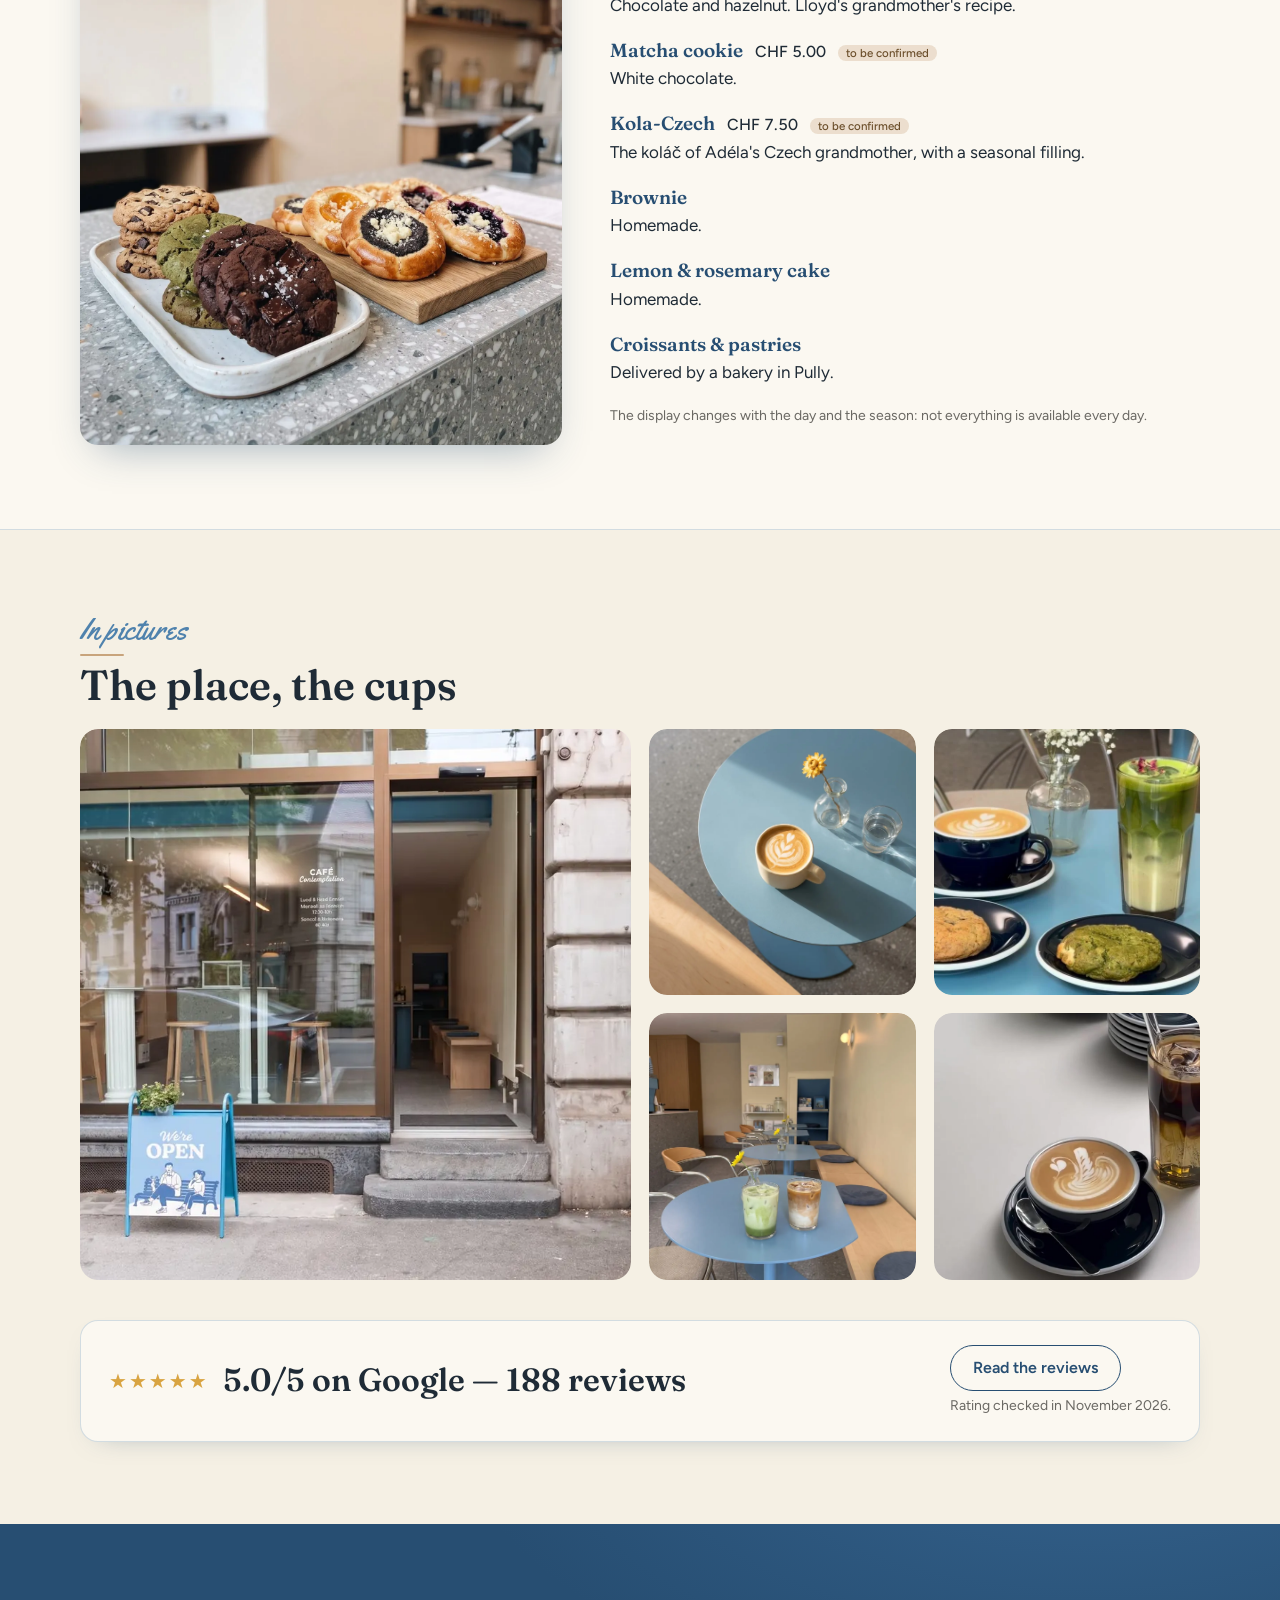
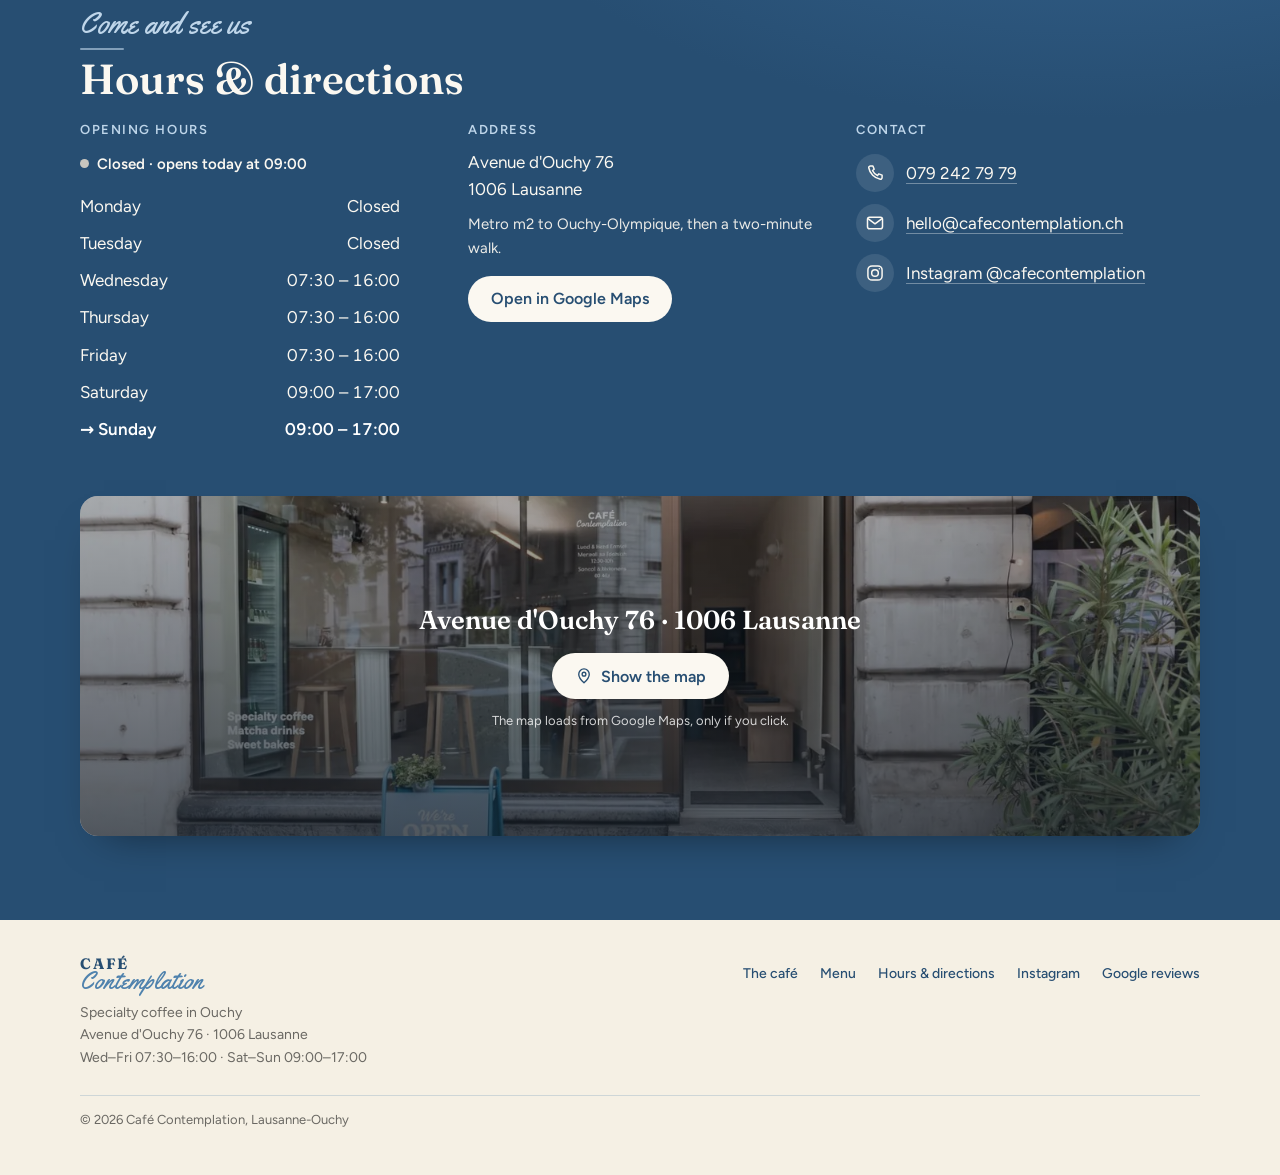
==== commit 69aeb077: "Finitions : étiquettes chaud/glacé groupées, adresse sans coupure, pot à lait chargé à l'approche, c" ====
--- a/index.html
+++ b/index.html
@@ -187,6 +187,7 @@
 .legend li{display:inline-flex;align-items:center;gap:7px}
 .heart{color:var(--rose);font-size:14px;line-height:1}
 .tag{display:inline-block;font:500 11.5px var(--body);letter-spacing:.02em;padding:1px 8px;border-radius:999px;border:1px solid color-mix(in srgb,var(--blue) 45%,transparent);color:var(--blue-deep);white-space:nowrap}
+.tags{display:inline-flex;gap:4px;white-space:nowrap}
 .tag.cold{background:color-mix(in srgb,var(--blue) 14%,transparent)}
 .cards{display:grid;grid-template-columns:repeat(3,1fr);gap:28px 44px;margin-top:30px;align-items:start}
 .card h3{font-family:var(--script);font-weight:400;color:var(--blue);font-size:34px;margin:0;line-height:1.1}
@@ -285,6 +286,7 @@
 .map-bg{position:absolute;inset:0;width:100%;height:100%;object-fit:cover;filter:saturate(.8)}
 .map::after{content:"";position:absolute;inset:0;background:linear-gradient(180deg,rgba(15,24,33,.35),rgba(15,24,33,.72));pointer-events:none}
 .map-cover{position:relative;z-index:1;height:100%;display:grid;place-content:center;justify-items:center;gap:12px;padding:20px;text-align:center}
+.map-addr span{white-space:nowrap}
 .map-addr{margin:0;font-family:var(--display);font-size:clamp(20px,2.4vw,26px);font-weight:600;color:#fff}
 .map-note{margin:0;font-size:13px;color:rgba(255,255,255,.8)}
 .map iframe{position:absolute;inset:0;z-index:2;width:100%;height:100%;border:0;background:#e9e5dc}
@@ -496,7 +498,7 @@
           <h2 id="h-carte" data-i18n="menuTitle">Boissons</h2>
         </div>
         <!-- Pot à lait : le filet de lait en part. Purement décoratif. -->
-        <img class="pitcher" id="pitcher" src="visuels/pot-a-lait.webp" width="480" height="480" alt="" aria-hidden="true" decoding="async">
+        <img class="pitcher" id="pitcher" src="visuels/pot-a-lait.webp" width="480" height="480" alt="" aria-hidden="true" loading="lazy" decoding="async">
       </div>
         <ul class="legend" aria-label="Légende de la carte" data-i18n-attr="aria-label:legendLabel">
           <li><span class="heart" aria-hidden="true">♥</span> <span data-i18n="legendFav">Coup de cœur de la maison</span></li>
@@ -986,10 +988,14 @@
     var ul = el("ul");
     items.forEach(function(i){
       var name = el("span", { "class": "name" }, [document.createTextNode(tr(i, "name"))]);
-      (i.temps || []).forEach(function(tp){
-        var iced = tp === "glacé";
-        name.appendChild(el("span", { "class": "tag" + (iced ? " cold" : ""), text: iced ? t("iced") : tp === "chaud" ? t("hot") : tp }));
-      });
+      if ((i.temps || []).length){                 // étiquettes groupées : elles passent à la ligne ensemble, jamais une seule
+        var tags = el("span", { "class": "tags" });
+        i.temps.forEach(function(tp){
+          var iced = tp === "glacé";
+          tags.appendChild(el("span", { "class": "tag" + (iced ? " cold" : ""), text: iced ? t("iced") : tp === "chaud" ? t("hot") : tp }));
+        });
+        name.appendChild(tags);
+      }
       var mark = i.fav
         ? el("span", { "class": "heart" }, [el("span", { "aria-hidden": "true", text: "♥" }), el("span", { "class": "sr", text: t("fav") })])
         : el("span", { "aria-hidden": "true" });
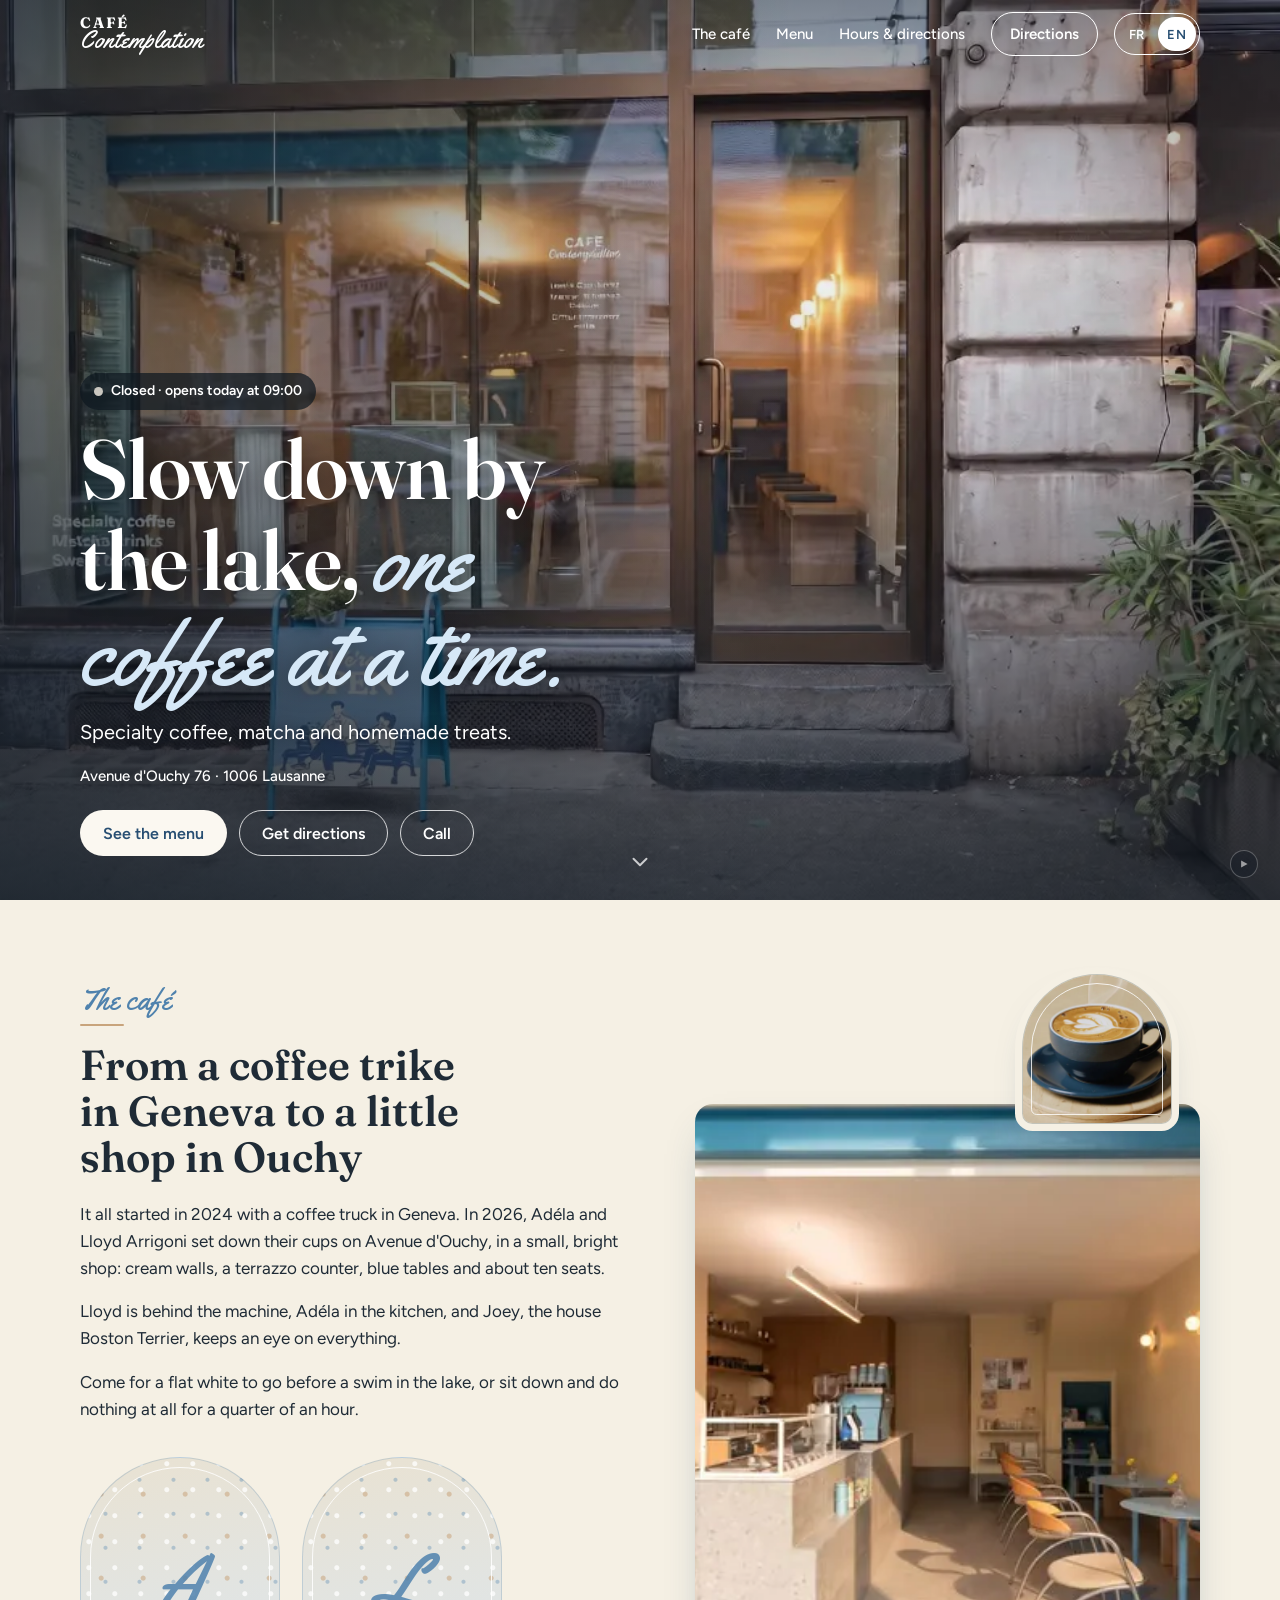
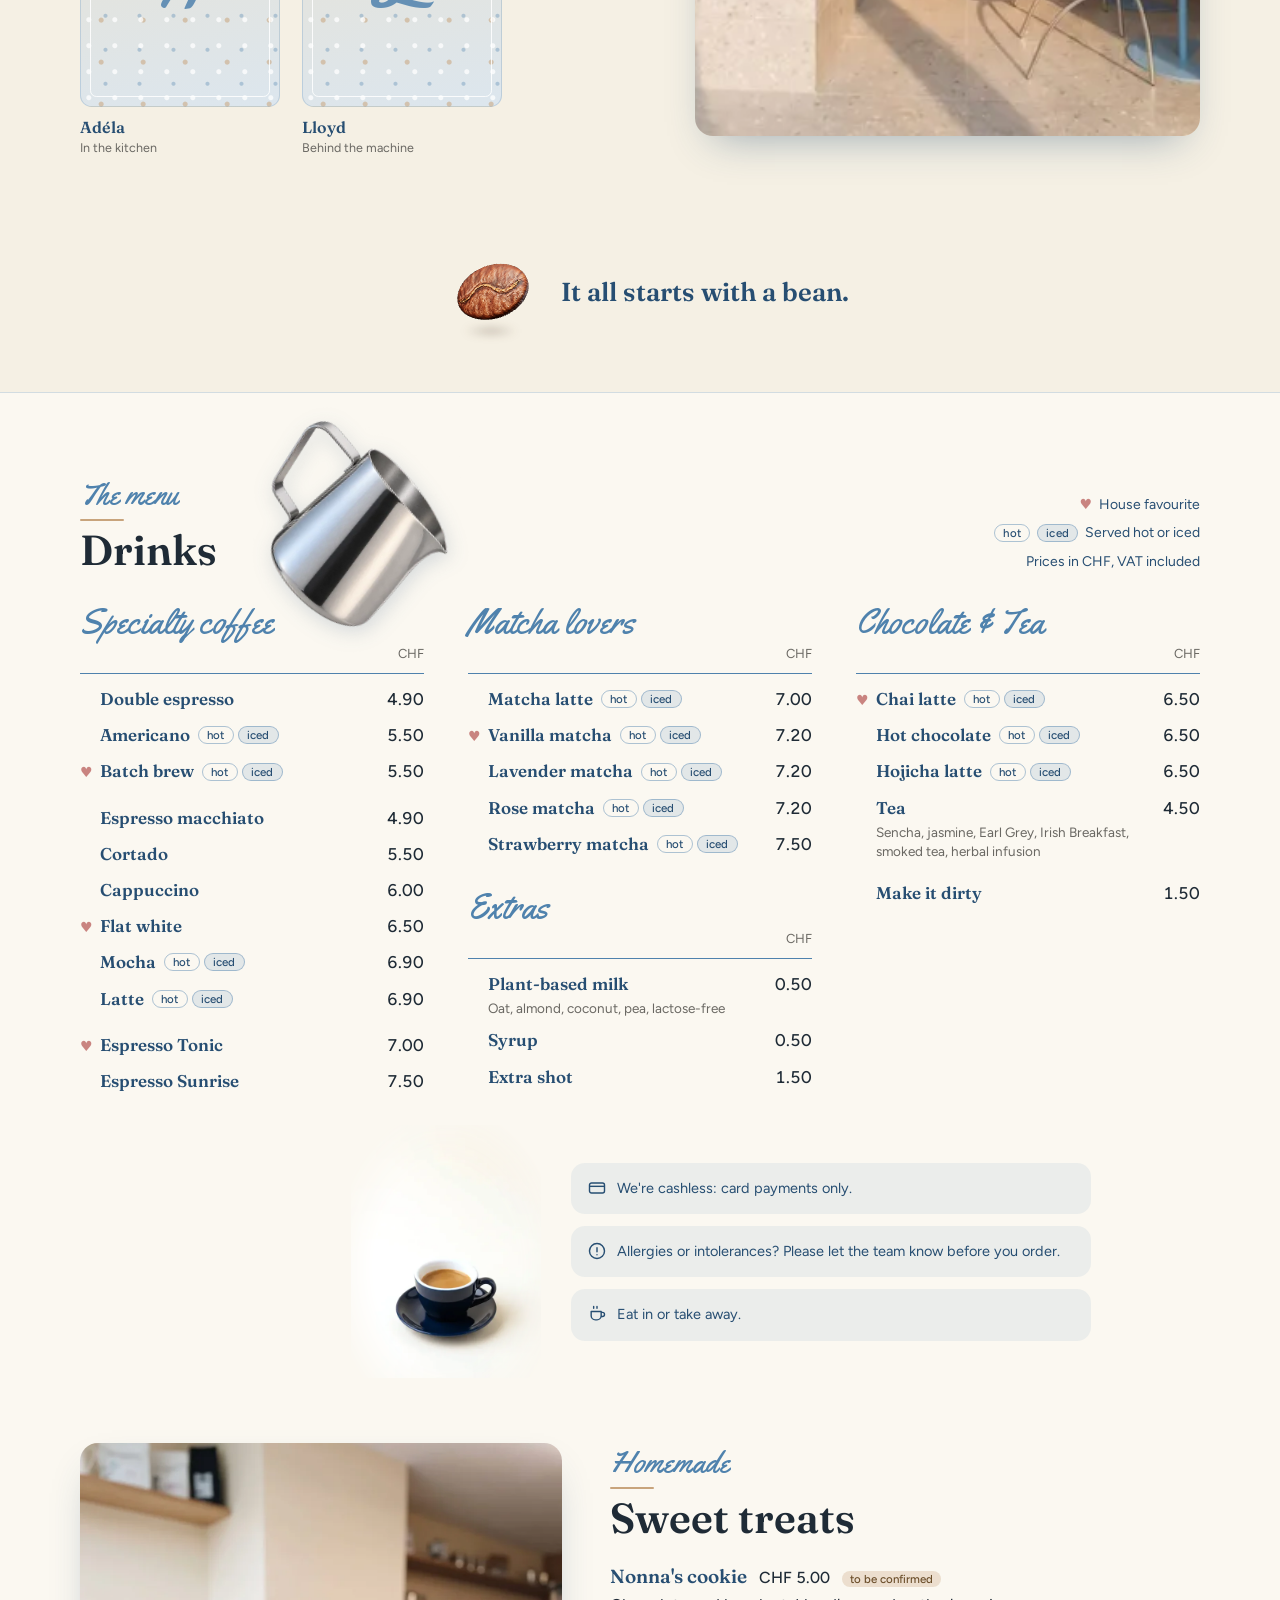
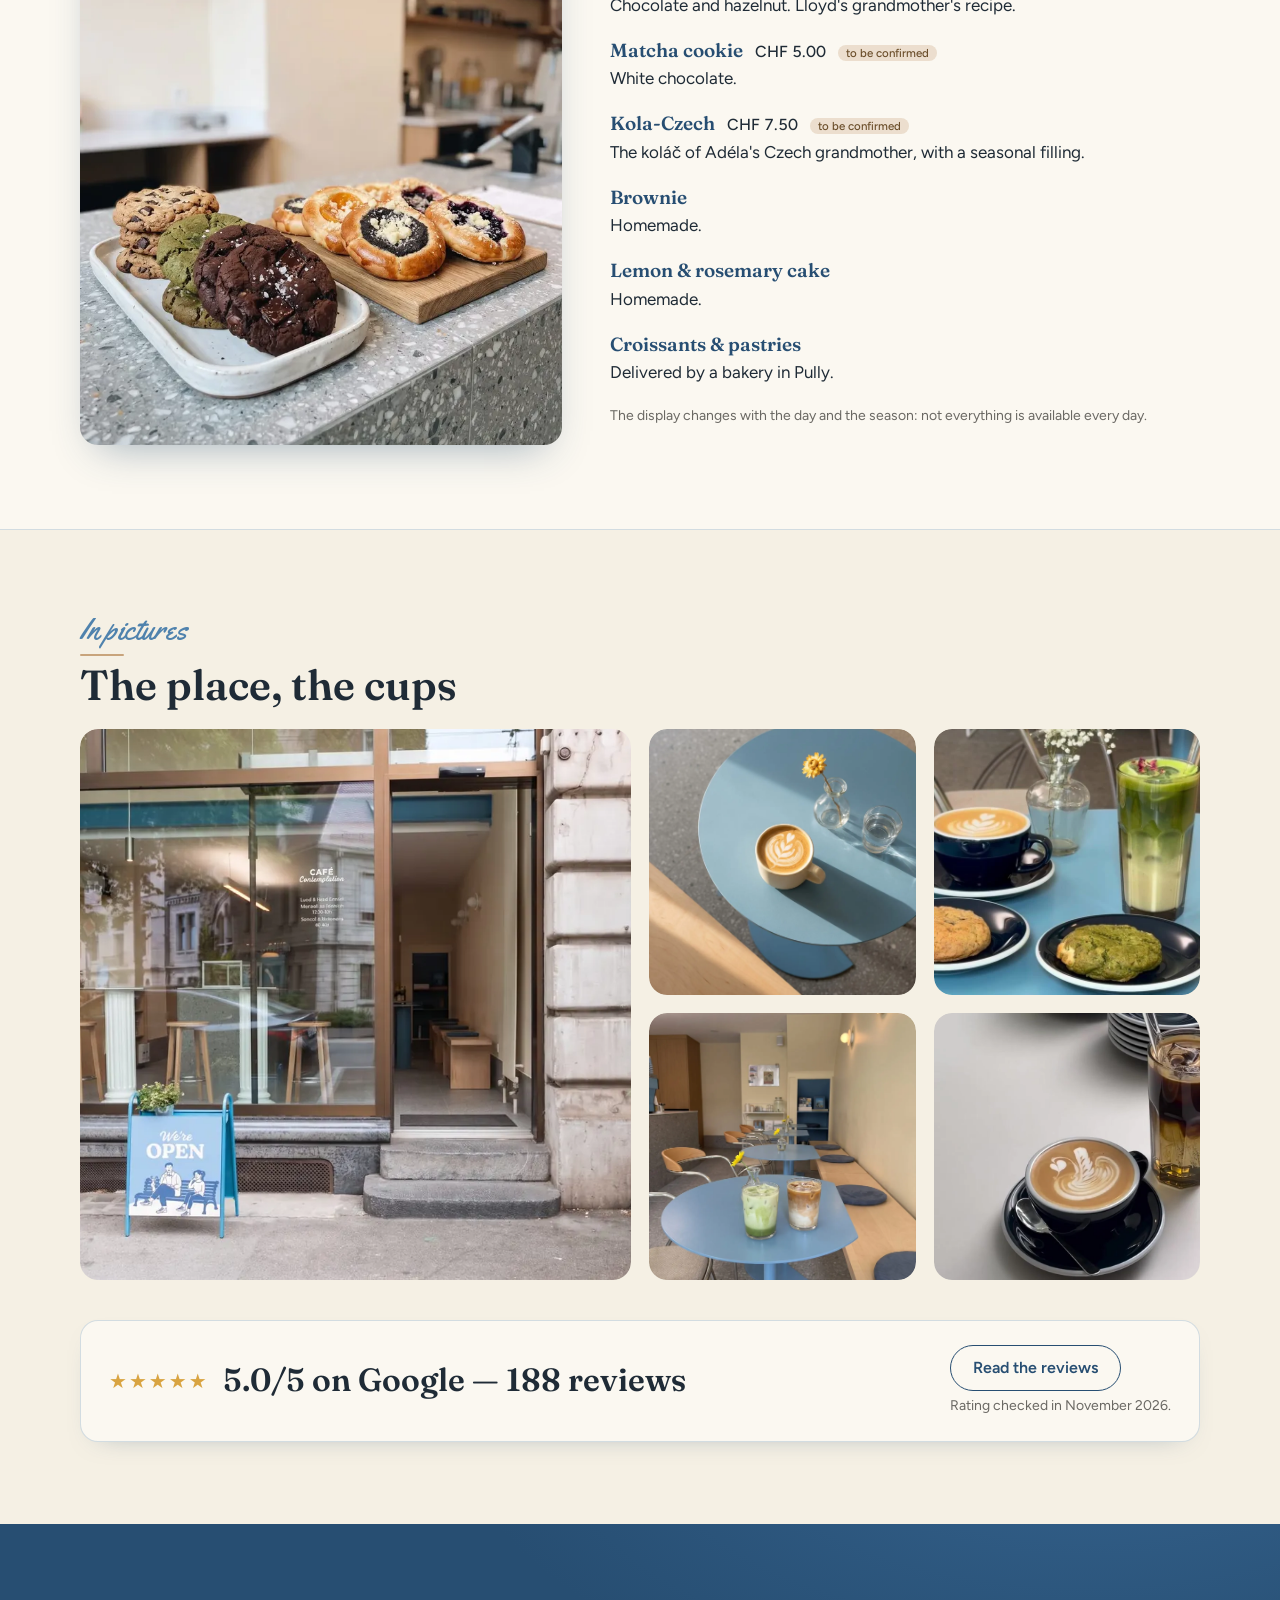
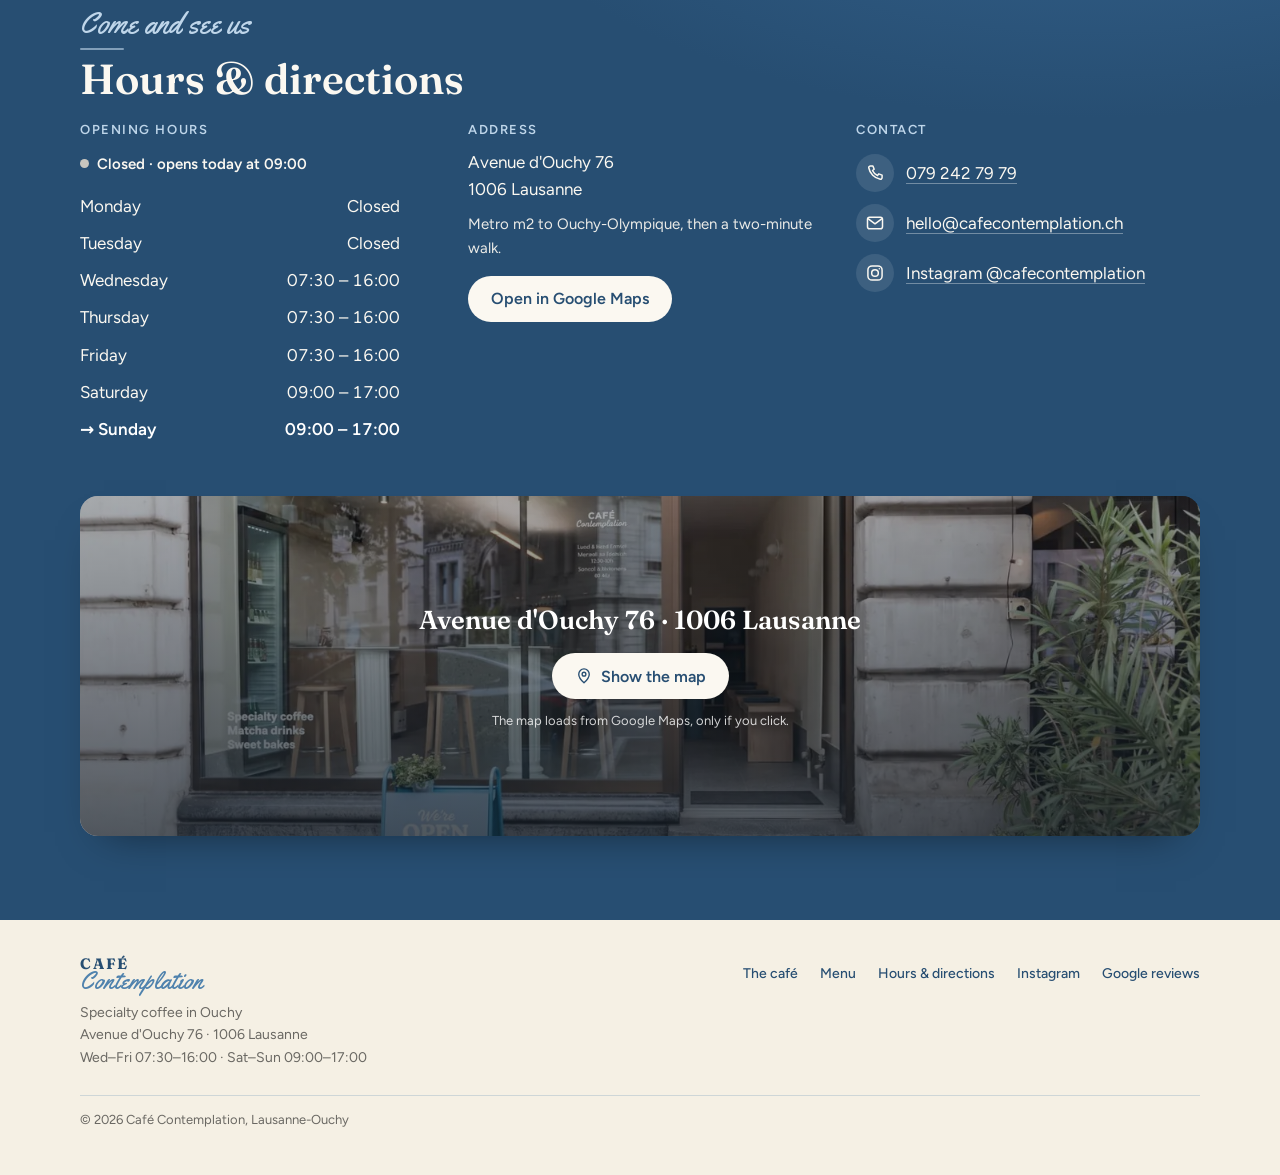
==== commit ce4348ec: "Audit Lighthouse : images à la bonne taille et boutons de langue mieux annoncés - Photo de la salle " ====
--- a/index.html
+++ b/index.html
@@ -414,8 +414,8 @@
     </nav>
     <!-- Langue : français / anglais (textes anglais dans le bloc « TEXTES EN ANGLAIS » du script) -->
     <div class="lang" role="group" aria-label="Langue · Language">
-      <button type="button" data-lang="fr" lang="fr" aria-pressed="true" aria-label="Français">FR</button>
-      <button type="button" data-lang="en" lang="en" aria-pressed="false" aria-label="English">EN</button>
+      <button type="button" data-lang="fr" lang="fr" aria-pressed="true" aria-label="FR, français">FR</button>
+      <button type="button" data-lang="en" lang="en" aria-pressed="false" aria-label="EN, English">EN</button>
     </div>
   </div>
 </header>
@@ -470,7 +470,7 @@
         </div>
       </div>
       <div class="story-media">
-        <img class="story-img" src="visuels/interieur.webp" width="1400" height="782" loading="lazy" decoding="async" alt="La salle du Café Contemplation : comptoir en terrazzo, tables bleues et banquette en chêne" data-i18n-attr="alt:altInterior">
+        <img class="story-img" src="visuels/interieur.webp" srcset="visuels/interieur-700.webp 700w, visuels/interieur.webp 1400w" sizes="(max-width: 860px) 92vw, 520px" width="1400" height="782" loading="lazy" decoding="async" alt="La salle du Café Contemplation : comptoir en terrazzo, tables bleues et banquette en chêne" data-i18n-attr="alt:altInterior">
         <!-- Tasse 3D (vidéo générée) : posée sur le coin de la photo, fait un demi-tour quand elle arrive à l'écran. Purement décorative. -->
         <div class="tasse3d" aria-hidden="true"><video id="tasse3d" muted playsinline preload="none" poster="visuels/tasse-3d.webp" tabindex="-1" disablepictureinpicture></video></div>
       </div>
@@ -521,7 +521,7 @@
       </div>
 
       <div class="sweets" id="douceurs">
-        <img src="visuels/patisseries.webp" width="1344" height="1800" loading="lazy" decoding="async" alt="Cookies et koláče maison présentés sur le comptoir en terrazzo" data-i18n-attr="alt:altSweets">
+        <img src="visuels/patisseries.webp" srcset="visuels/patisseries-700.webp 700w, visuels/patisseries.webp 1344w" sizes="(max-width: 860px) 92vw, 460px" width="1344" height="1800" loading="lazy" decoding="async" alt="Cookies et koláče maison présentés sur le comptoir en terrazzo" data-i18n-attr="alt:altSweets">
         <div>
           <p class="kicker" data-i18n="sweetsKicker">Fait maison</p>
           <h2 data-i18n="sweetsTitle">Douceurs</h2>
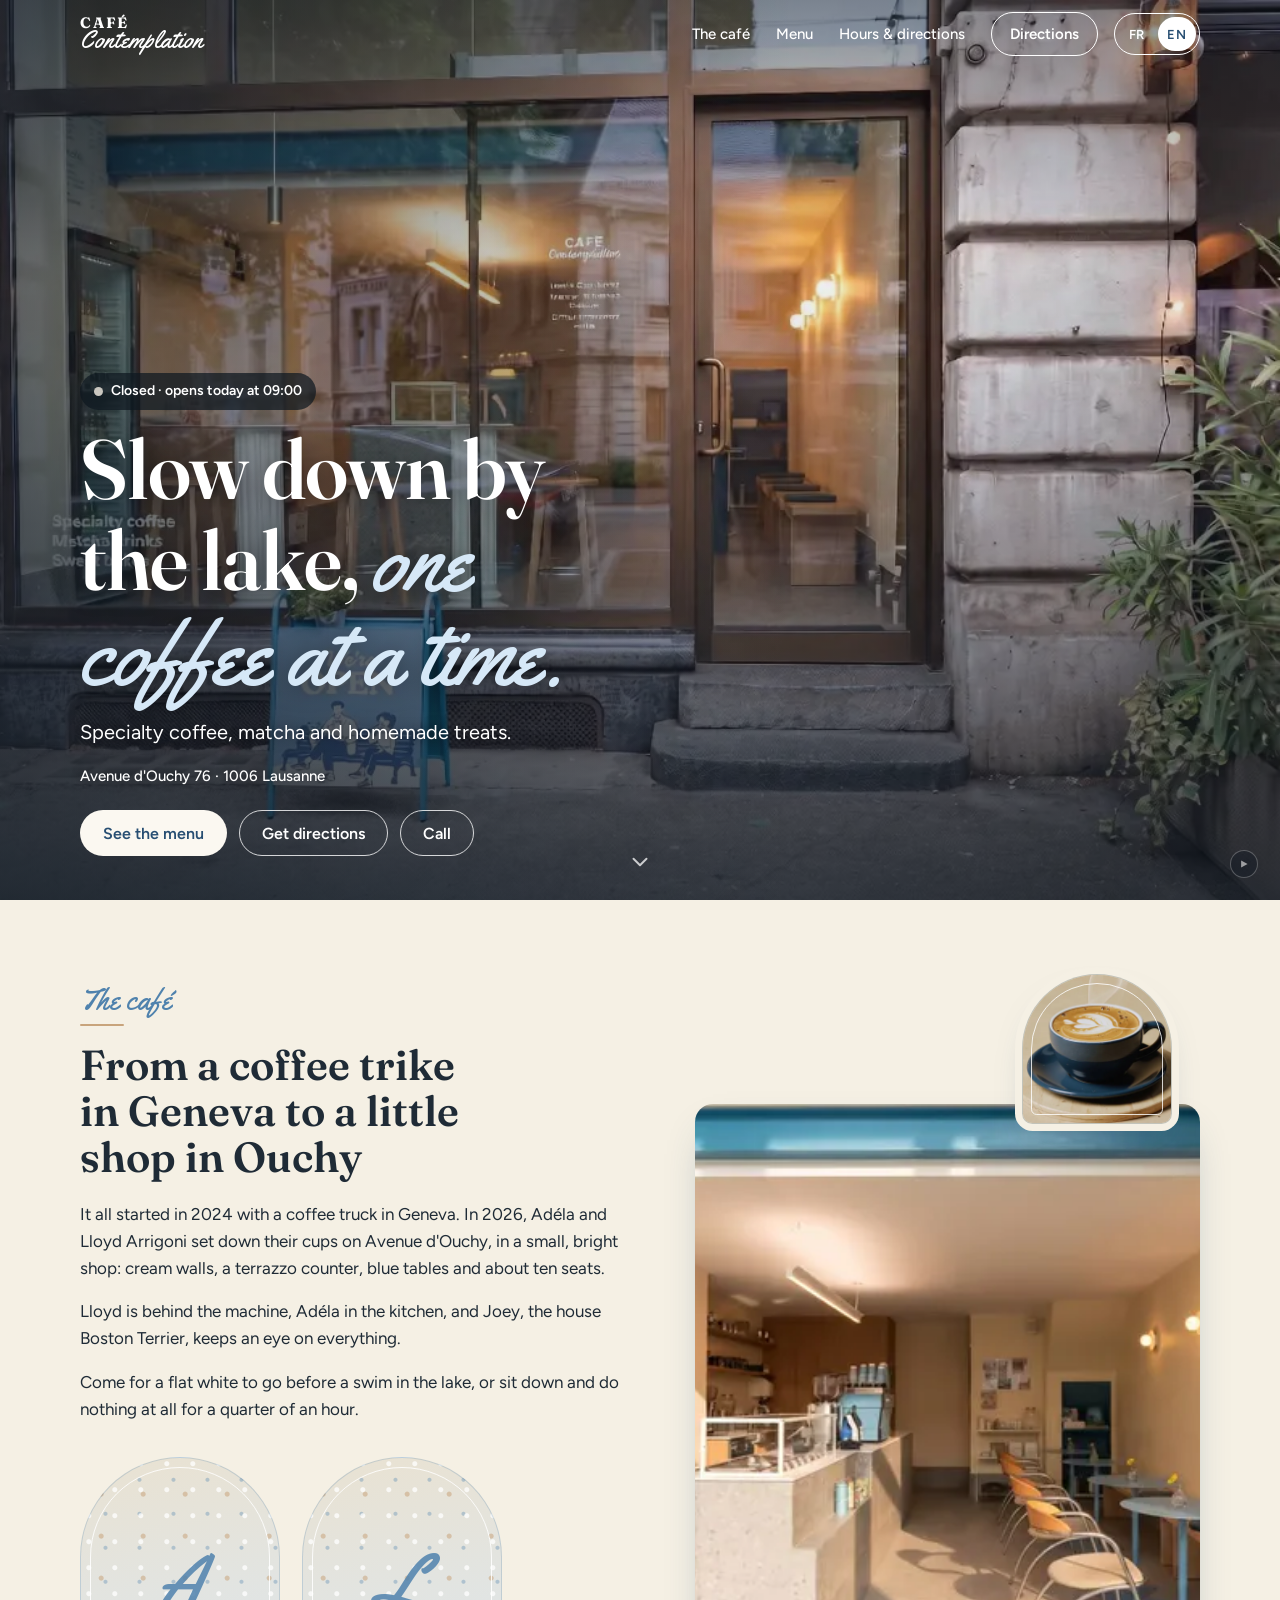
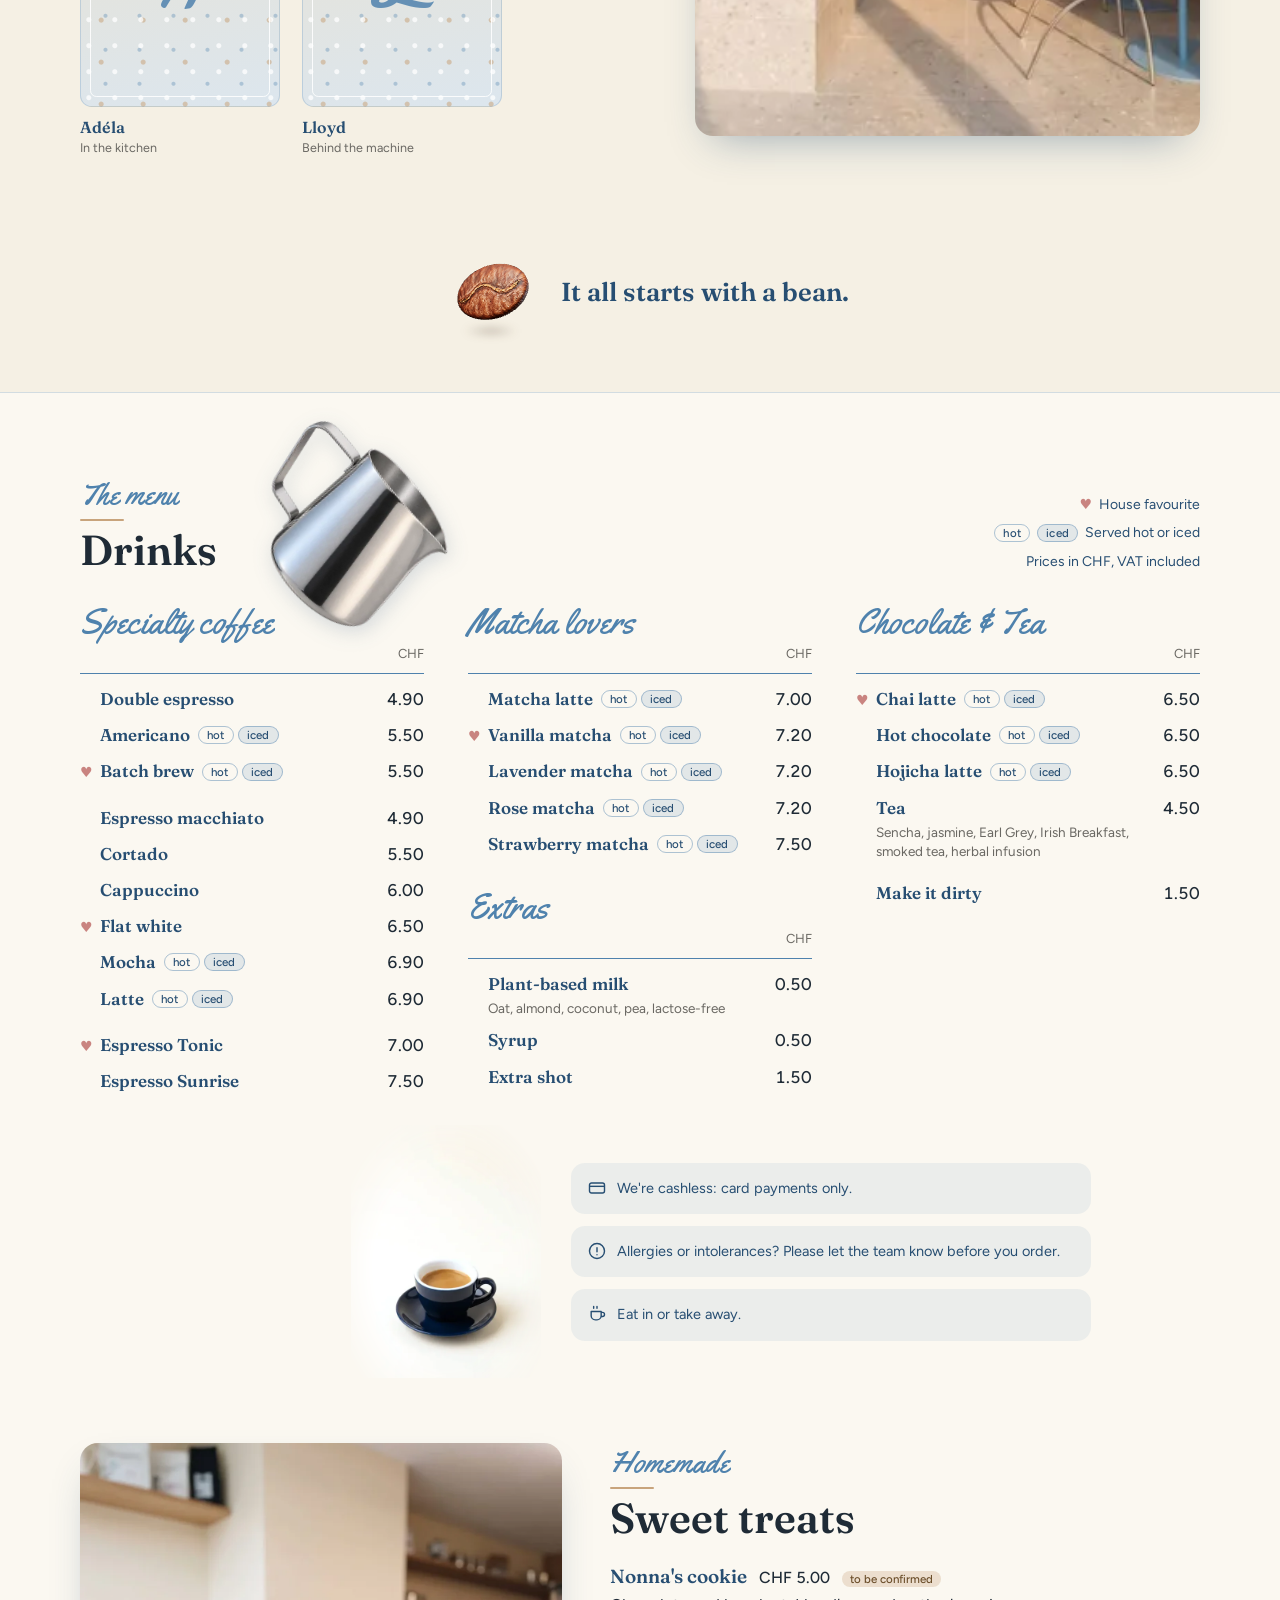
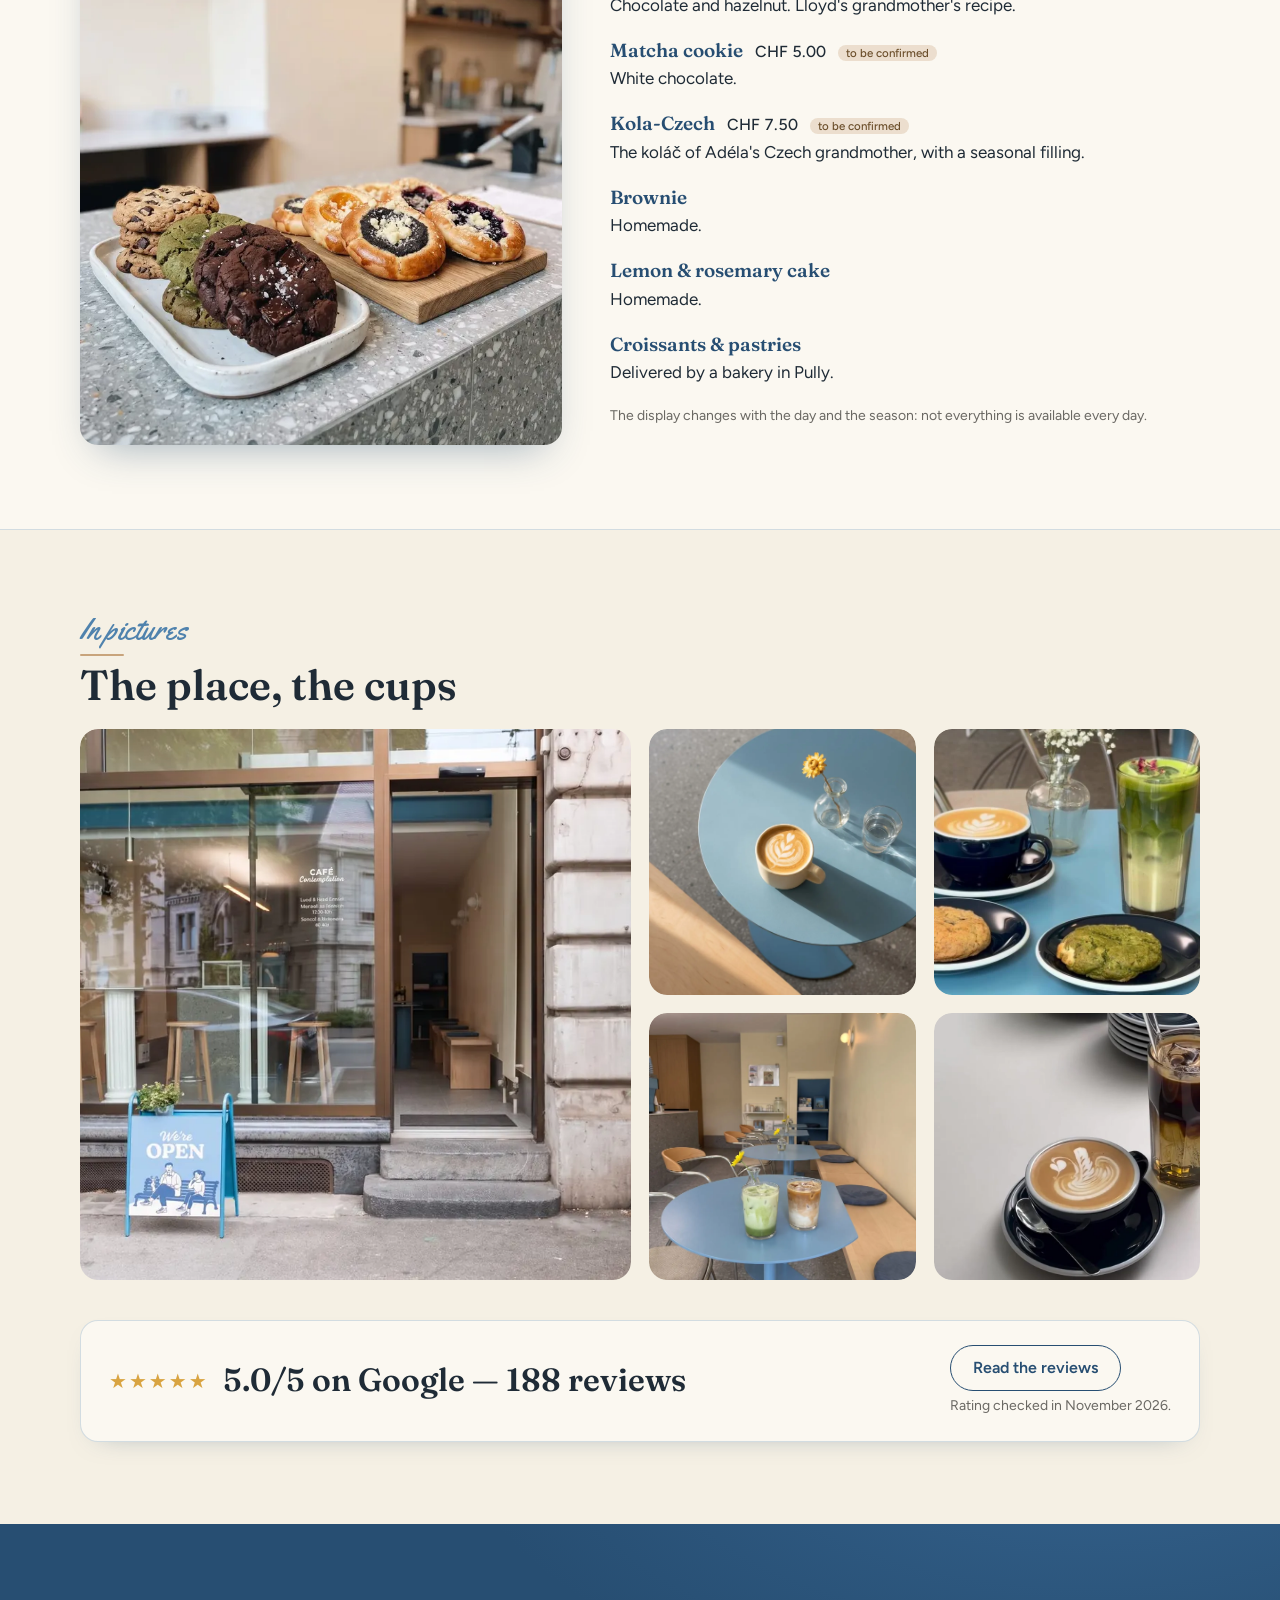
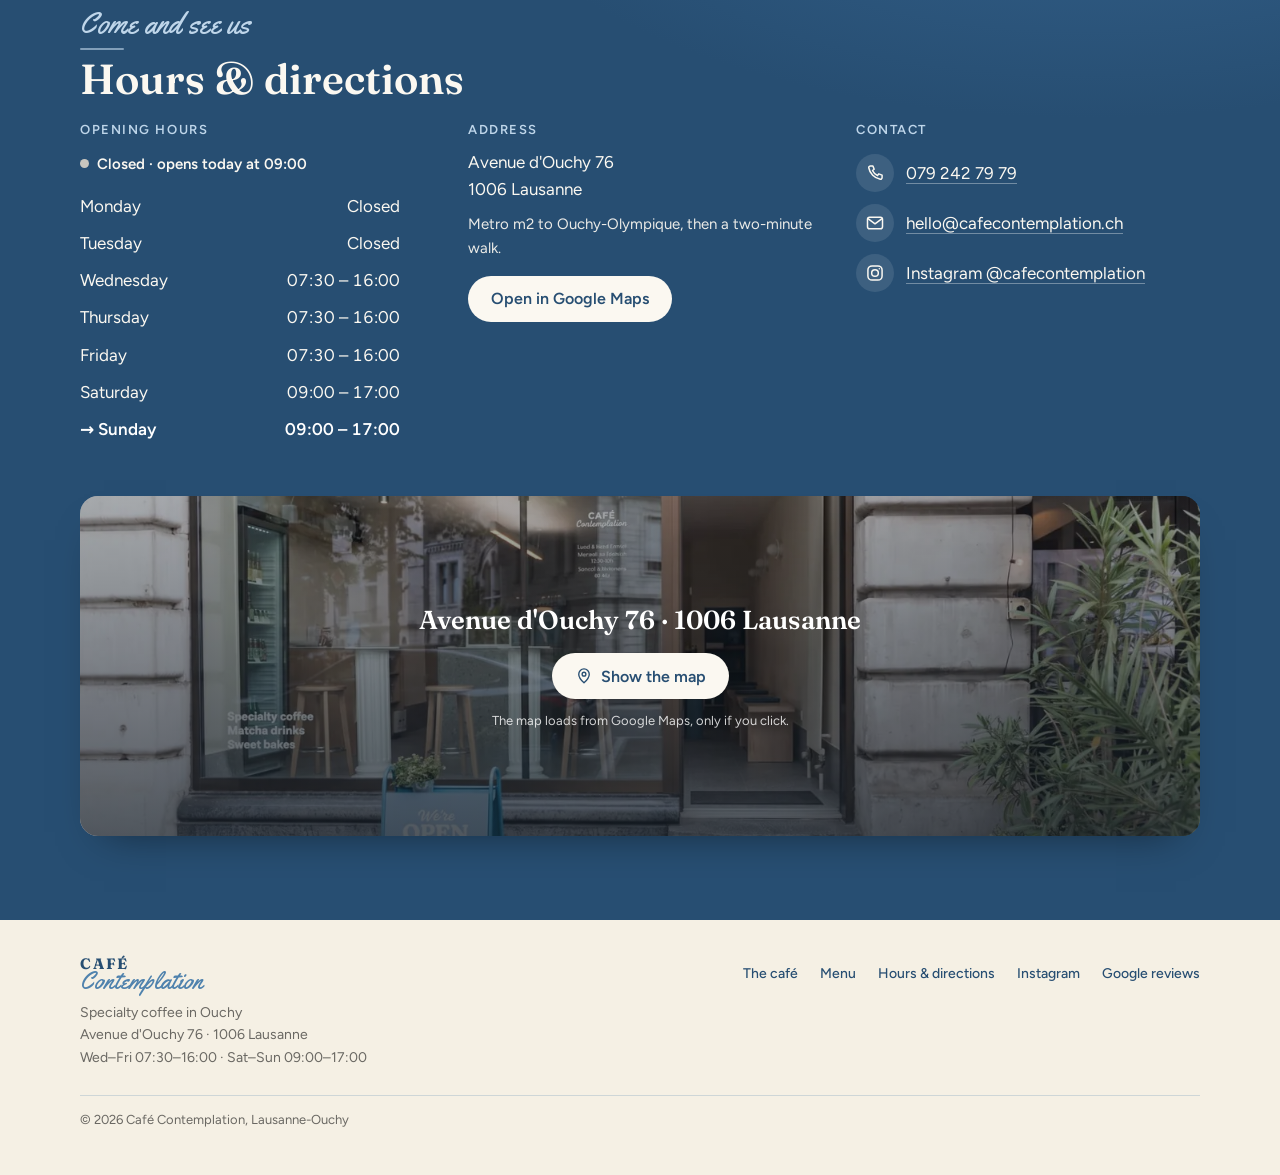
==== commit 5438fb07: "Défilement doux à la molette sur ordinateur Chaque cran de molette fait glisser la page (environ 0,4" ====
--- a/index.html
+++ b/index.html
@@ -1329,6 +1329,41 @@
   layout();
 })();
 
+/* ---------- Défilement doux à la molette (ordinateur) ----------
+   Chaque cran de molette fait glisser la page au lieu de la faire sauter. Les pavés tactiles, déjà fluides,
+   le clavier, la barre de défilement et les téléphones gardent le défilement normal du navigateur. */
+(function doux(){
+  if (!window.matchMedia || window.matchMedia("(prefers-reduced-motion: reduce)").matches) return;
+  if (!window.matchMedia("(hover: hover) and (pointer: fine)").matches) return;
+  var DOUX = 120;                             // ms : plus grand = glisse plus longtemps
+  var cible = 0, actuel = 0, raf = 0, lastT = 0;
+  function fin(){ return document.documentElement.scrollHeight - window.innerHeight; }
+  function pas(now){
+    raf = 0;
+    var dt = Math.max(0, Math.min(64, now - lastT)); lastT = now;
+    actuel += (cible - actuel) * (1 - Math.exp(-dt / DOUX));
+    if (Math.abs(cible - actuel) < 0.5) actuel = cible;
+    window.scrollTo({ top: actuel, behavior: "instant" });
+    if (actuel !== cible) raf = requestAnimationFrame(pas);
+  }
+  function stop(){ if (raf){ cancelAnimationFrame(raf); raf = 0; } }
+  window.addEventListener("wheel", function(e){
+    if (e.ctrlKey || e.shiftKey || e.defaultPrevented || Math.abs(e.deltaX) > Math.abs(e.deltaY)) return;   // zoom, défilement horizontal
+    if (document.querySelector(".lightbox[open]")) return;
+    var d = e.deltaY * (e.deltaMode === 1 ? 40 : e.deltaMode === 2 ? window.innerHeight : 1);
+    if (!raf && e.deltaMode === 0 && Math.abs(d) < 50) return;   // pavé tactile : petits pas, déjà fluides
+    if (raf && performance.now() - lastT > 250){ stop(); return; }   // images bloquées (onglet en arrière-plan…) : le navigateur reprend la main
+    e.preventDefault();
+    if (!raf){ actuel = cible = window.scrollY; lastT = performance.now(); }
+    cible = Math.max(0, Math.min(fin(), cible + d));
+    if (!raf) raf = requestAnimationFrame(pas);
+  }, { passive: false });
+  // Clavier, clic sur un lien ou sur la barre de défilement : la main revient tout de suite au navigateur
+  window.addEventListener("keydown", stop);
+  window.addEventListener("mousedown", stop);
+  window.addEventListener("touchstart", stop, { passive: true });
+})();
+
 /* ---------- Apparition douce des blocs (hors carte, dont le défilement est calculé) ---------- */
 (function reveal(){
   if (!("IntersectionObserver" in window) || (window.matchMedia && window.matchMedia("(prefers-reduced-motion: reduce)").matches)) return;
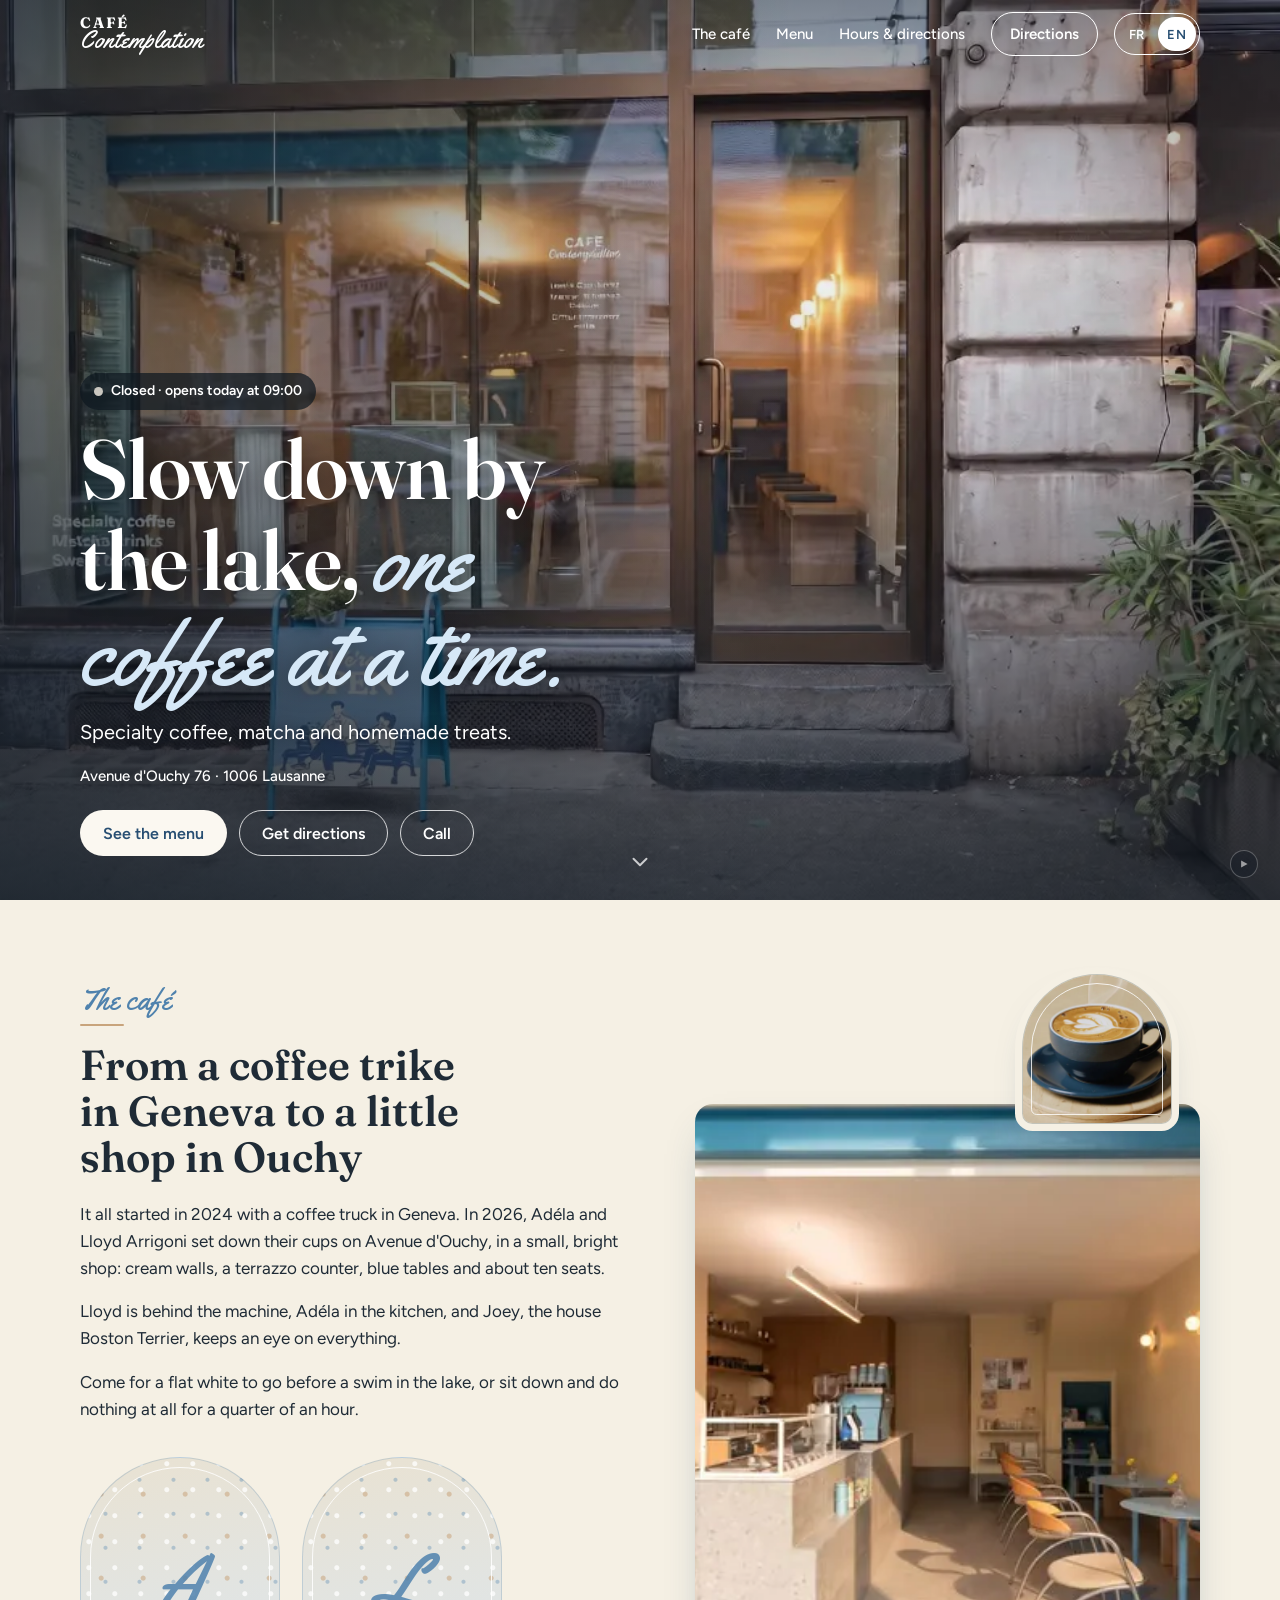
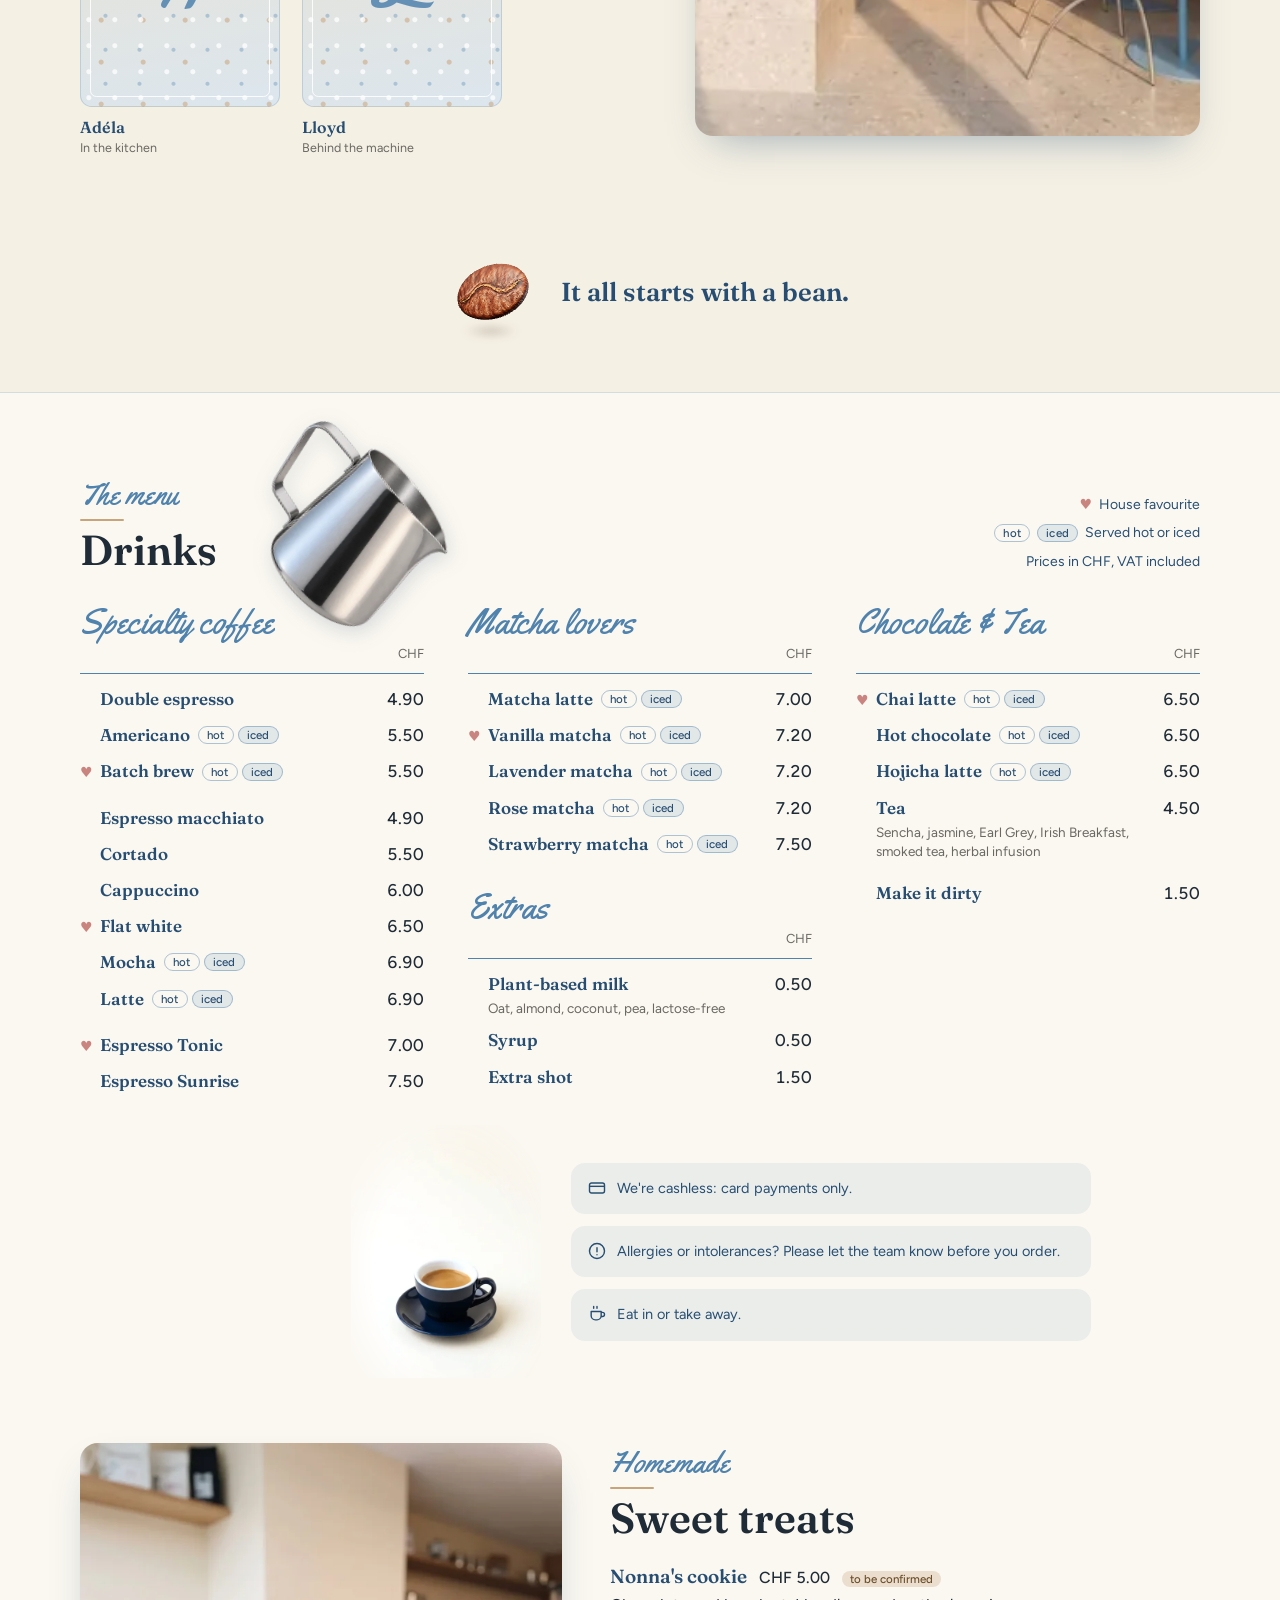
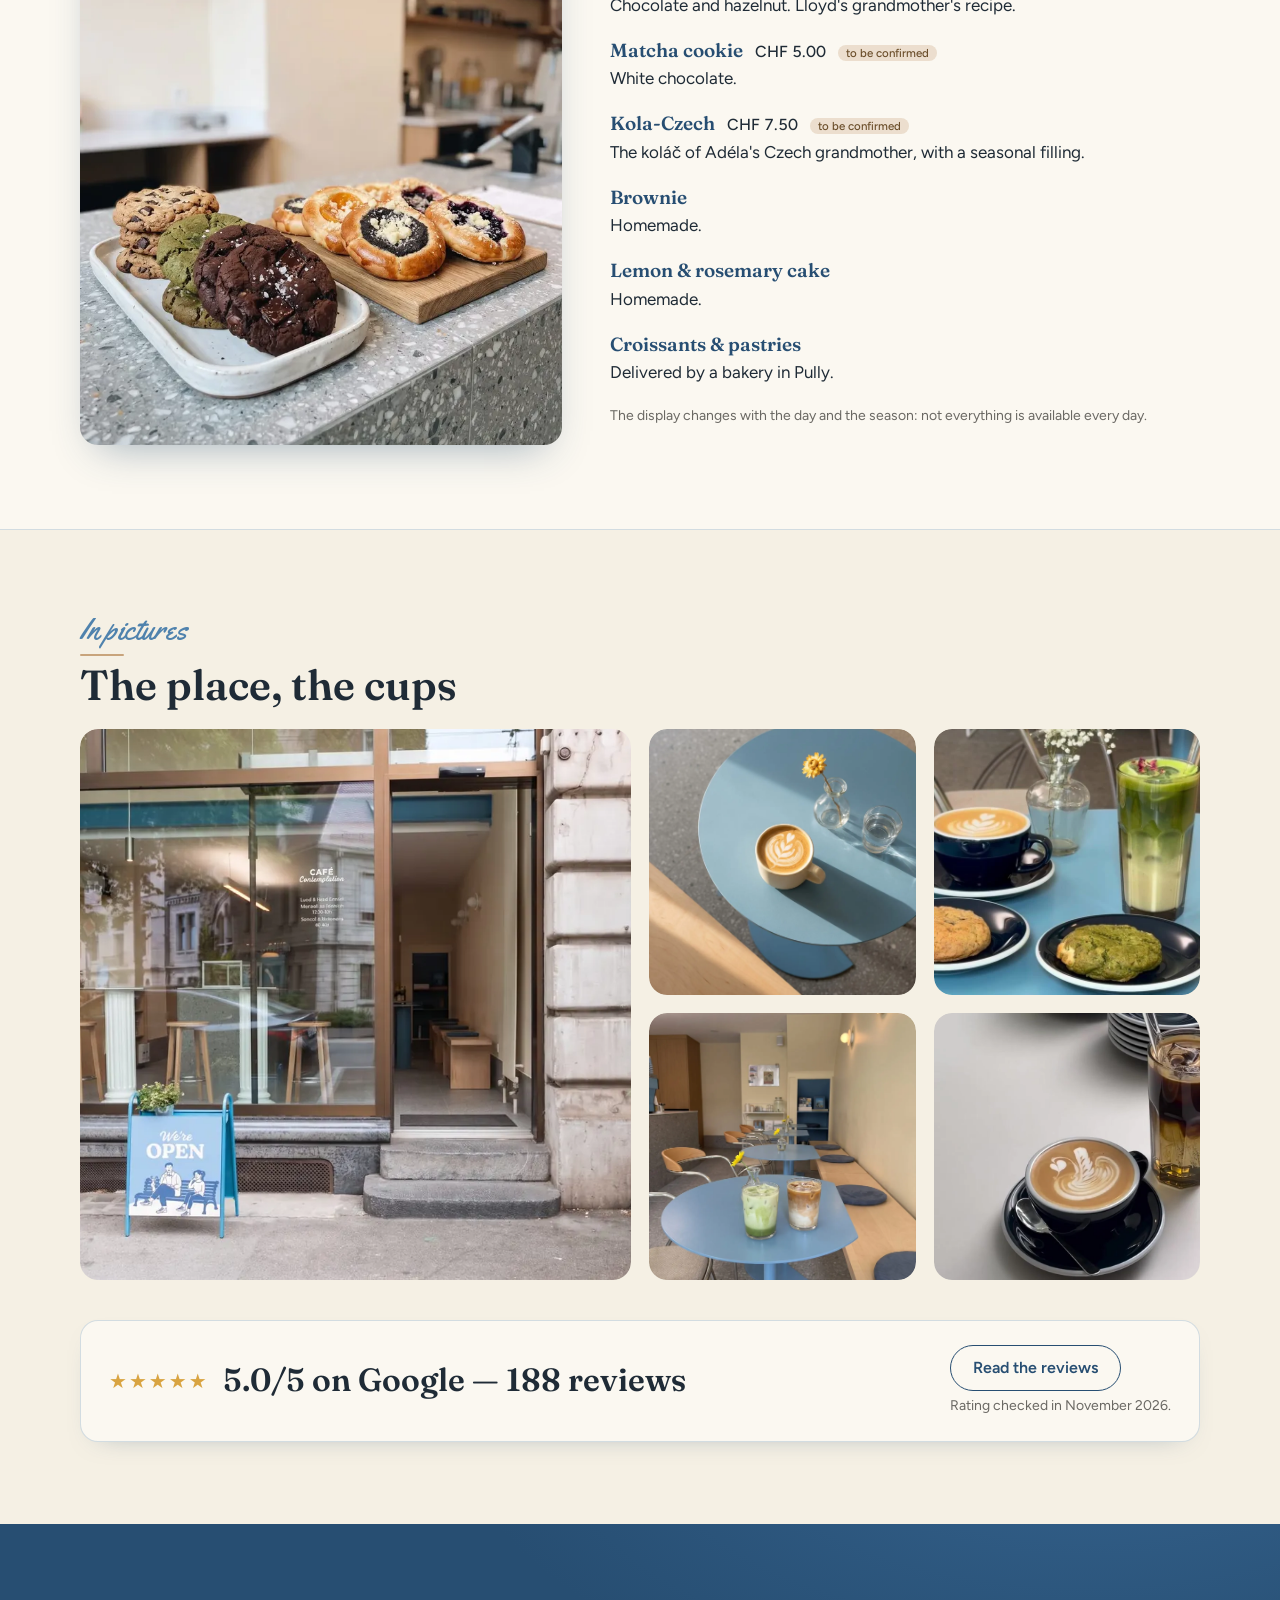
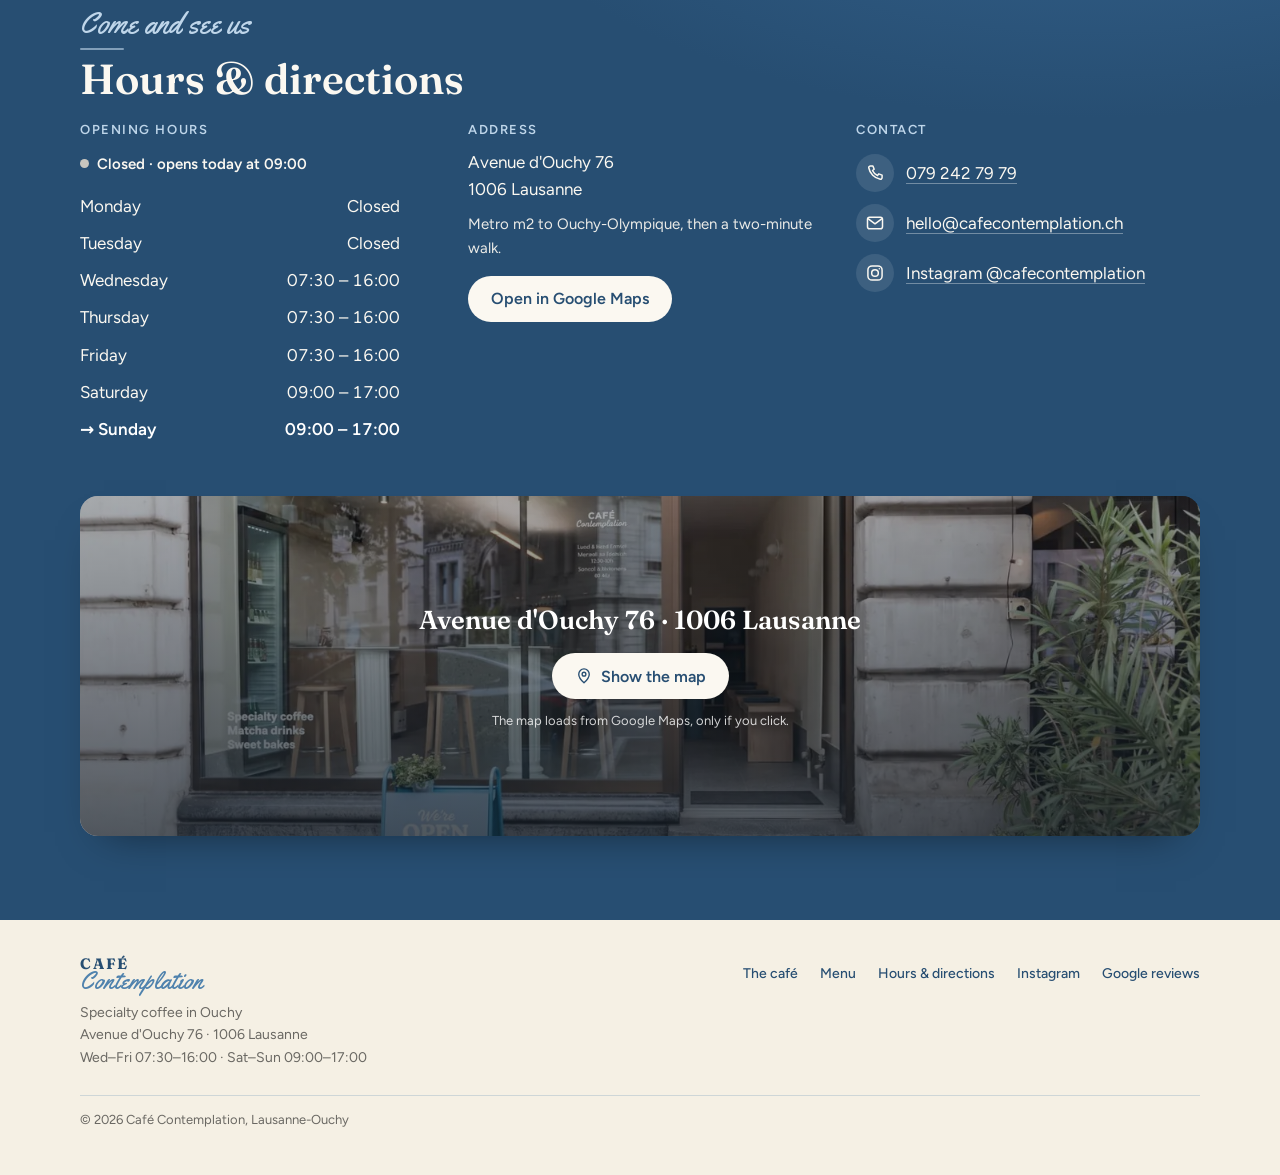
==== commit 34e24bd0: "Défilement doux aussi au pavé tactile Glisse plus courte qu'à la molette (75 ms au lieu de 120) pour" ====
--- a/index.html
+++ b/index.html
@@ -1329,14 +1329,14 @@
   layout();
 })();
 
-/* ---------- Défilement doux à la molette (ordinateur) ----------
-   Chaque cran de molette fait glisser la page au lieu de la faire sauter. Les pavés tactiles, déjà fluides,
-   le clavier, la barre de défilement et les téléphones gardent le défilement normal du navigateur. */
+/* ---------- Défilement doux à la molette et au pavé tactile (ordinateur) ----------
+   La page glisse au lieu de sauter. Le clavier, la barre de défilement et les téléphones
+   gardent le défilement normal du navigateur. */
 (function doux(){
   if (!window.matchMedia || window.matchMedia("(prefers-reduced-motion: reduce)").matches) return;
   if (!window.matchMedia("(hover: hover) and (pointer: fine)").matches) return;
-  var DOUX = 120;                             // ms : plus grand = glisse plus longtemps
-  var cible = 0, actuel = 0, raf = 0, lastT = 0;
+  var MOLETTE = 120, PAVE = 75;               // ms : plus grand = glisse plus longtemps (le pavé suit le doigt de plus près)
+  var DOUX = MOLETTE, cible = 0, actuel = 0, raf = 0, lastT = 0;
   function fin(){ return document.documentElement.scrollHeight - window.innerHeight; }
   function pas(now){
     raf = 0;
@@ -1351,7 +1351,7 @@
     if (e.ctrlKey || e.shiftKey || e.defaultPrevented || Math.abs(e.deltaX) > Math.abs(e.deltaY)) return;   // zoom, défilement horizontal
     if (document.querySelector(".lightbox[open]")) return;
     var d = e.deltaY * (e.deltaMode === 1 ? 40 : e.deltaMode === 2 ? window.innerHeight : 1);
-    if (!raf && e.deltaMode === 0 && Math.abs(d) < 50) return;   // pavé tactile : petits pas, déjà fluides
+    DOUX = e.deltaMode === 0 && Math.abs(d) < 50 ? PAVE : MOLETTE;   // petits pas continus = pavé tactile
     if (raf && performance.now() - lastT > 250){ stop(); return; }   // images bloquées (onglet en arrière-plan…) : le navigateur reprend la main
     e.preventDefault();
     if (!raf){ actuel = cible = window.scrollY; lastT = performance.now(); }
